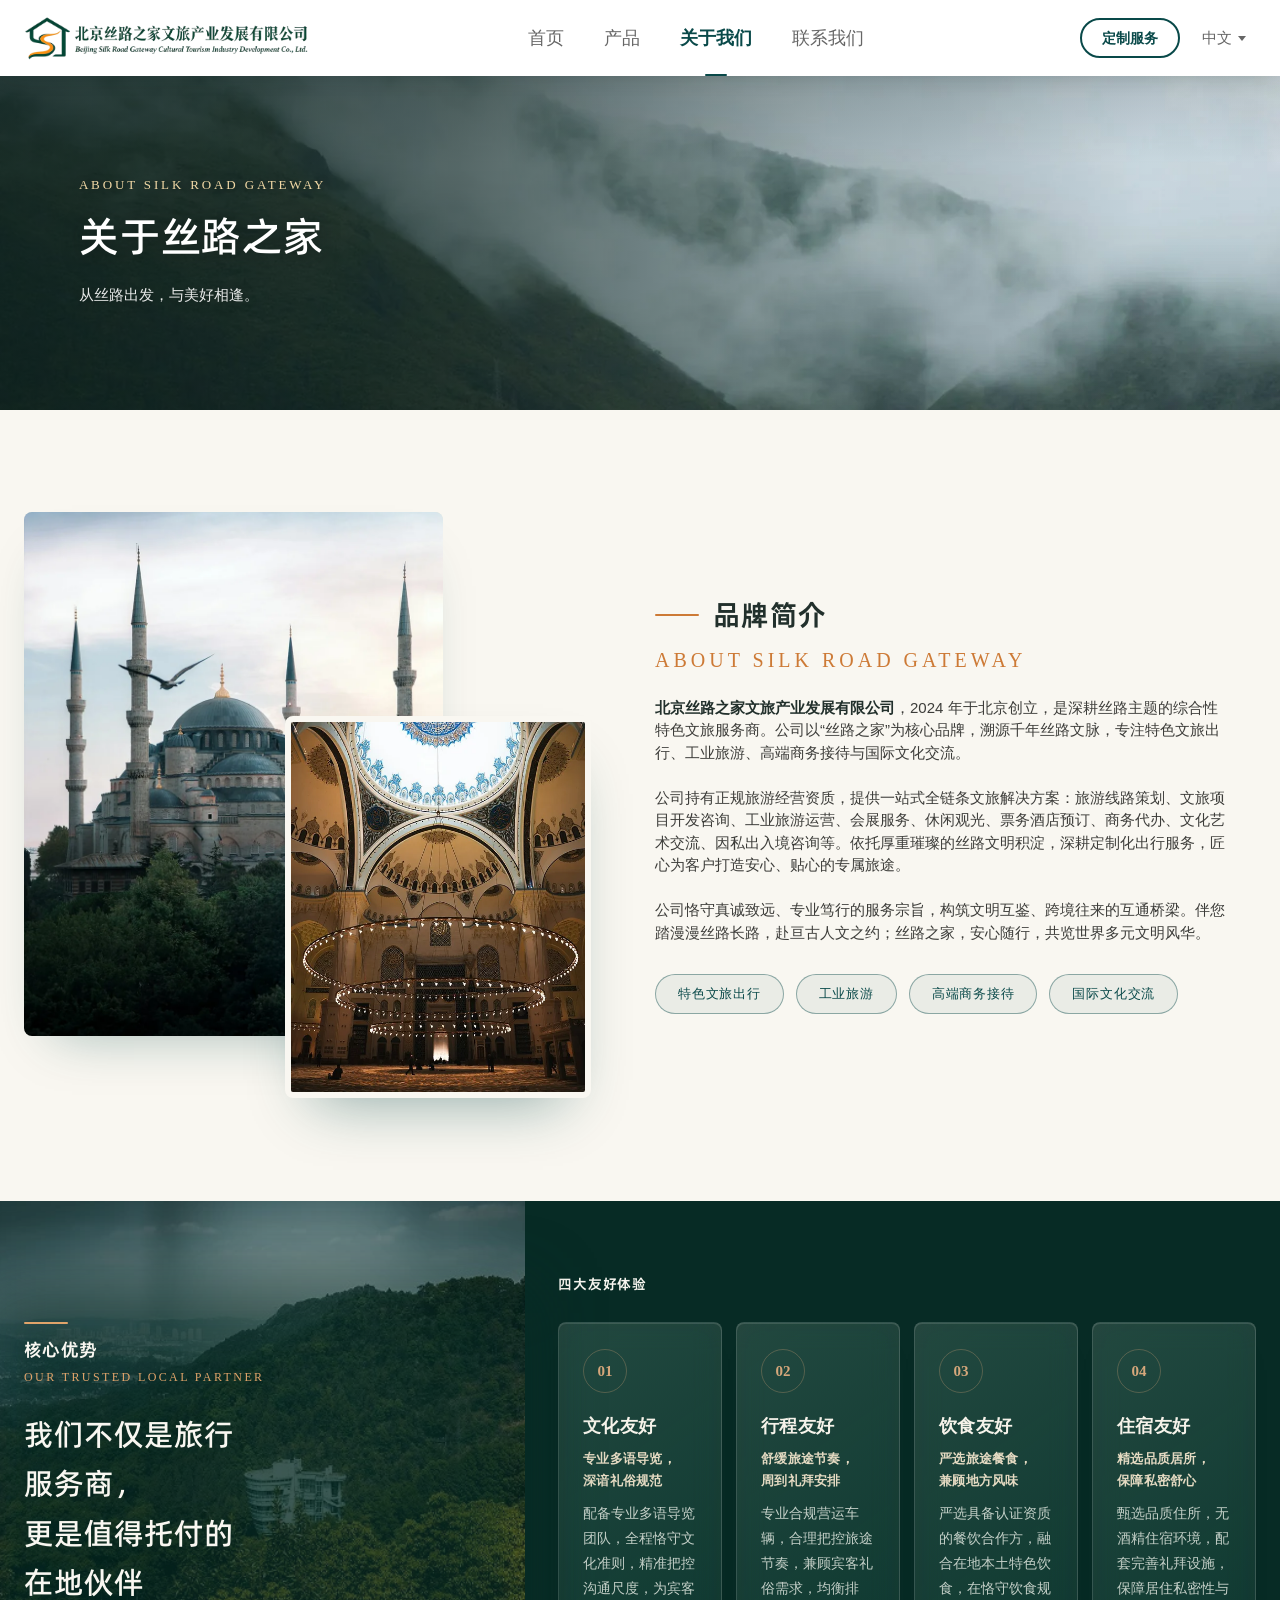
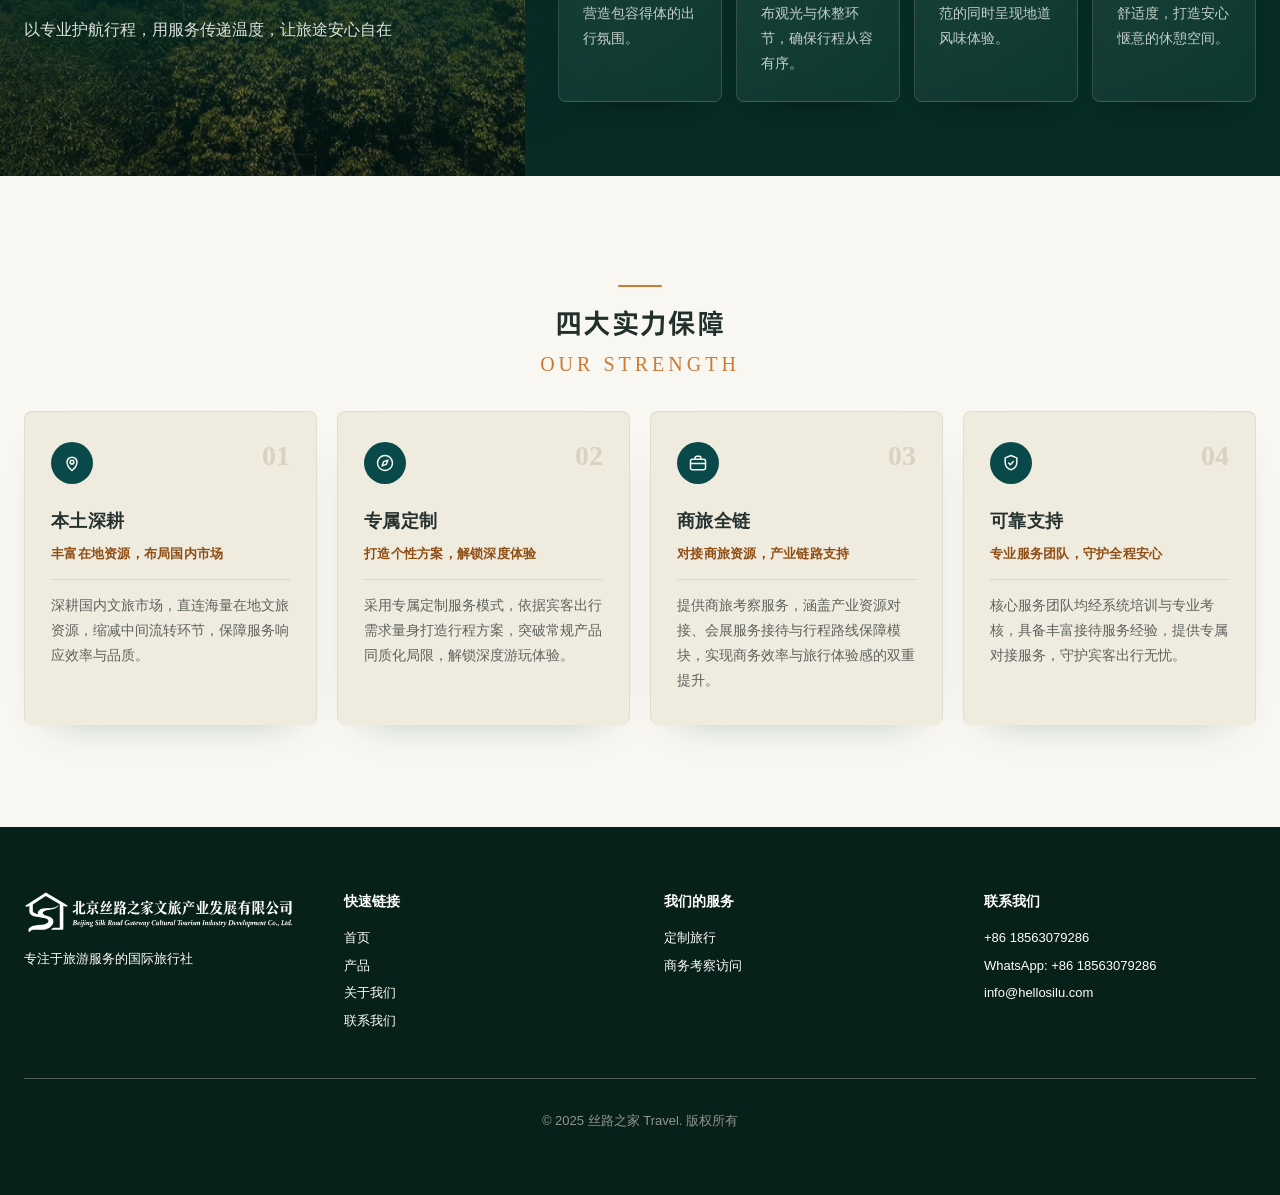
==== about.html @ 7f76c10d "update contact info: phone/WhatsApp/email (info@hellosilu.com)" ====
<!DOCTYPE html>
<html lang="zh-CN">
<head>
<meta charset="UTF-8">
<meta name="viewport" content="width=device-width, initial-scale=1">
<title>关于我们 | 丝路之家</title>
<link rel="stylesheet" href="./site-source/css/entry.89d5752e.css">
<link rel="stylesheet" href="./site-source/css/index.449605d2.css">
<style>
/* ══ 阿里巴巴普惠体 3.0（自托管 woff2，仅标题字族）：65-Medium→500/600，85-Bold→700 ══ */
@font-face{
  font-family:'Alibaba PuHuiTi 3.0';
  src:url('./site-source/fonts/AlibabaPuHuiTi-3-65-Medium.woff2') format('woff2');
  font-weight:500 600; font-display:swap;
}
@font-face{
  font-family:'Alibaba PuHuiTi 3.0';
  src:url('./site-source/fonts/AlibabaPuHuiTi-3-85-Bold.woff2') format('woff2');
  font-weight:700; font-display:swap;
}
/* 模块标题统一规范（对齐「品牌简介」参考样式）：联系区大标题加橙色短线 */
.ct-title::before{
  content:''; display:block; width:44px; height:2px; border-radius:2px;
  background:#CD7A36; margin-bottom:14px;
}
/* ══════════════════════════════════════════════════════════
   线上缺失的 Tailwind 类（entry.89d5752e.css 中 emerald / amber /
   prose / from-black 出现次数均为 0，说明构建时未生成）
   默认关闭 = 还原线上真实渲染；开启 = 还原设计意图
   ══════════════════════════════════════════════════════════ */

/* ══════════════════════════════════════════════════════════
   导航配色：纯白 #FFFFFF 底 + #666 常规字重（未触发）+ #094949 600（选中）
   对比度（底 #FFFFFF，相对亮度 1.0000）：
     未触发文字 #666       5.36:1 ✅ AA
     触发/选中/下划线 #094949  9.51:1 ✅（与未触发拉开 1.77:1 明度差）
     logo #CD7A36（大字号，门槛 3:1） 3.05:1 ⚠️ 仅够大字
   ══════════════════════════════════════════════════════════ */
.bg-nav-light{background-color:#FFFFFF}
/* 导航只用投影分层，不再描边：底部线条全部去掉，靠柔和投影浮起 */
#siteHeader{
  border-bottom:0 !important;
  box-shadow:0 6px 22px -8px rgba(8,32,26,.22);
}
#siteHeader.is-solid{box-shadow:0 10px 30px -10px rgba(8,32,26,.30)}

/* 导航项：未触发=常规字重 + 中灰；选中态才加粗上墨绿
   #666 在 #FFFFFF 上 5.74:1（AA 正文达标），与选中 #094949（10.19:1）拉开两级明度 */
.nav-link{
  position:relative; display:inline-flex; align-items:center;
  min-height:44px;                 /* WCAG 触控目标 ≥44px */
  padding:0 4px;
  font-size:1.125rem; font-weight:400; line-height:1.5;
  color:#666; text-decoration:none; white-space:nowrap;
  transition:color .22s ease;
}
.nav-link::after{                  /* 下划线：居中短横线，仅选中态显示 */
  content:''; position:absolute;
  left:50%; width:22px; margin-left:-11px;
  bottom:calc(-1 * var(--nav-bottom-gap, 16px));  /* 贴齐导航条背景底边 */
  height:2px; border-radius:2px; background:#094949;
  transform:scaleX(0); transform-origin:center center;
  transition:transform .26s cubic-bezier(.4,0,.2,1);
}
.nav-link:hover,.nav-link:focus-visible{color:#094949}
.nav-link.is-active{color:#094949; font-weight:600}
.nav-link.is-active::after{transform:scaleX(1)}
.nav-link:focus-visible{outline:2px solid #094949; outline-offset:4px; border-radius:3px}

/* 定制服务按钮：#094949 描边/文字，全尺寸显示 */
.tailor-btn{
  display:inline-flex; align-items:center; justify-content:center;
  min-height:40px; padding:8px 20px;
  border:2px solid #094949; border-radius:9999px;
  font-size:.875rem; font-weight:600; line-height:1.2;
  color:#094949; text-decoration:none; white-space:nowrap;
  background:transparent;
  transition:background-color .2s ease, color .2s ease, border-color .2s ease;
}
/* 两个 CTA 按钮触发态统一：主色 #094949 提亮版 #094949 + 白字（对比度实测） */
.tailor-btn:hover{background:#094949; color:#fff; transform:translateY(-1px)}
.tailor-btn:focus-visible{outline:2px solid #094949; outline-offset:3px}

/* 小屏汉堡入口（md 以下 nav 整块隐藏，原本无替代入口） */
.hamburger{
  display:none; width:44px; height:44px; flex:none;
  align-items:center; justify-content:center; flex-direction:column; gap:5px;
  padding:0; border:0; border-radius:8px; background:transparent; cursor:pointer;
}
.hamburger span{display:block; width:22px; height:2px; border-radius:2px; background:#666; transition:transform .26s ease, opacity .2s ease}
.hamburger[aria-expanded="true"] span:nth-child(1){transform:translateY(7px) rotate(45deg)}
.hamburger[aria-expanded="true"] span:nth-child(2){opacity:0}
.hamburger[aria-expanded="true"] span:nth-child(3){transform:translateY(-7px) rotate(-45deg)}
.hamburger:focus-visible{outline:2px solid #094949; outline-offset:2px}

/* 需求①：小屏用「整体缩放」保住按钮，而不是隐藏它 */
@media (max-width:767px){
  .hamburger{display:flex}
  .tailor-btn{padding:7px 14px; font-size:.8125rem; min-height:38px}
}
/* ── 品牌 Logo：图片版（179×64 透明 PNG，宽高比 2.8:1）──
   显示高 44px（与原文字 logo 视觉量级一致），≤520px 缩到 34px 防挤压 */
.logo-link{display:inline-flex; align-items:center; flex:none}
.logo-img{height:44px; width:auto; display:block}
/* 全部文字/线条均不加投影（需求） */
header .nav-link, header .lang-btn,
header .logo-img, header .tailor-btn{ text-shadow:none }
.hamburger span{box-shadow:none}

@media (max-width:520px){
  header > div{padding-left:12px !important; padding-right:12px !important; gap:8px !important}
  .logo-img{height:34px !important}              /* 44px → 34px，腾出横向空间 */
  .tailor-btn{padding:6px 12px; font-size:.75rem; min-height:36px; letter-spacing:0}
  .lang-btn{padding:6px 4px; font-size:.875rem}
  .lang-menu{min-width:104px}
  .hamburger{width:40px; height:40px}
  .hamburger span{width:20px}
}

/* ── 页脚背景：#08201A（墨绿黑，与品牌青绿 #094949 同源） ──
   原 Tailwind .bg-gray-900 不再引用，改自定义类避免误伤其它深灰块
   白字对比度 15.6:1 ｜ amber-400 标题 8.9:1 ｜ 链接 hover emerald-400 7.2:1
   ────────────────────────────────────────────────────────── */
.bg-footer{background-color:#08201A}

/* 页脚分隔线：#F1ECDF @30%；版权文字 #FDF5E5（覆盖 Tailwind border-white/10 与继承 text-white） */
/* 版权文字：#FDF5E5 @55%（实色太抢眼，压到半透明弱化）；
   合成色在 #08201A 上实测 5.47:1，仍过 AA（45% 只有 4.15:1，不达标，故取 55%） */
.footer-copyright{border-top-color:rgba(241,236,223,.3) !important; color:rgba(253,245,229,.55) !important}
.footer-copyright *{color:rgba(253,245,229,.55) !important}
/* 页脚 logo：白色版 179×74（深底专用），显示高 56px（宽按 2.42:1 自动跟随） */
.footer-logo{height:auto; width:auto; max-height:56px; max-width:100%; display:block}

/* ── 语言切换：无框文字按钮 + 向下弹出的自定义菜单 ──
   替代原生 <select>：原生 option 列表由系统绘制，位置不可控且会盖住选择区 */
.lang-switch{position:relative; flex:none}
.lang-btn{
  display:inline-flex; align-items:center; gap:6px;
  min-height:44px; padding:6px 10px;
  background:none; border:0; cursor:pointer;
  font-size:.9375rem; font-weight:400; color:#666;
  font-family:inherit;
  transition:color .2s ease;
}
.lang-btn:hover,.lang-btn[aria-expanded="true"]{color:#094949}
.lang-btn:focus-visible{outline:2px solid #094949; outline-offset:2px; border-radius:4px}
.lang-caret{
  width:0; height:0; flex:none;
  border-left:4px solid transparent; border-right:4px solid transparent;
  border-top:5px solid currentColor;
  transition:transform .2s ease;
}
.lang-btn[aria-expanded="true"] .lang-caret{transform:rotate(180deg)}
/* 菜单向下展开：top:100% 定在按钮下方，不遮挡按钮本身 */
.lang-menu{
  position:absolute; top:100%; right:0; z-index:60;
  margin-top:6px; min-width:120px; padding:6px;
  background:#FFFFFF; border:0; border-radius:12px;
  box-shadow:0 16px 32px -12px rgba(8,32,26,.32);
  list-style:none;
}
.lang-menu[hidden]{display:none}
.lang-opt{
  display:flex; align-items:center; width:100%; min-height:40px;
  padding:0 10px; border:0; border-radius:6px; background:none;
  font-size:.9375rem; font-family:inherit; color:#333; text-align:left;
  cursor:pointer; transition:background-color .15s ease, color .15s ease;
}
.lang-opt:hover{background:rgba(9,73,73,.08); color:#094949}
.lang-opt:focus-visible{outline:2px solid #094949; outline-offset:-2px}
.lang-opt[aria-selected="true"]{color:#094949; font-weight:600}
.lang-opt[aria-selected="true"]::after{content:'✓'; margin-left:auto; font-size:.8125rem}

/* 小屏下拉菜单（打包 CSS 缺 .md\:hidden，补一道断点保险） */
.mobile-menu{
  padding:8px 24px 20px; border-top:0;
  background-color:#FFFFFF;
  box-shadow:0 14px 26px -14px rgba(8,32,26,.28);
}
@media (min-width:768px){
  .mobile-menu{display:none !important}
  /* 打包 CSS 里 col-span-2 只出现在非 md 的作用域，这里自补 md 断点，保证字段能横跨两列 */
  .md\:col-span-2{grid-column:span 2 / span 2}
}
.mobile-menu[hidden]{display:none}
.nav-link-m{
  display:block; padding:14px 4px; min-height:48px;
  font-size:1.0625rem; font-weight:400; color:#666; text-decoration:none;
  border-bottom:1px solid rgba(8,32,26,.10);
  transition:color .2s ease;
}
.nav-link-m:last-child{border-bottom:0}
.nav-link-m:hover,.nav-link-m.is-active{color:#094949}
.nav-link-m.is-active{font-weight:600}

/* ══════════════════════════════════════════════════════════
   响应式布局：破除线上 PC 站的 1200px 锁定
   线上 body{min-width:1200px}，移动端必然横向溢出，
   这是原站「只服务桌面」的产物，响应式必须先解掉它
   ══════════════════════════════════════════════════════════ */
html,body{min-width:0 !important; overflow-x:hidden}

/* ══ 首屏视频文案：五级层次，字号全部 clamp 流式缩放 ══
   白字压在视频上，靠 1px 级轻微暗描边兜底（视频亮帧时仍可读），
   不依赖大范围投影，保持画面干净 */
.banner-copy{max-width:56rem; margin:0 auto}
.bc-en{
  margin:0 0 clamp(14px,2vw,22px);
  font-size:clamp(.75rem,1.8vw,1.125rem); font-weight:500;
  letter-spacing:.18em; margin-right:-.18em;   /* 负边距抵消尾字距，保证真正居中 */
  color:#fff;
}
.bc-main{
  margin:0 0 clamp(12px,1.8vw,20px);
  font-size:clamp(1.5625rem,5.2vw,3.75rem); font-weight:700; line-height:1.28;
  letter-spacing:.02em; color:#fff;
}
.bc-sub{
  margin:0;
  font-size:clamp(.9375rem,2.1vw,1.375rem); line-height:1.9;
  color:rgba(255,255,255,.95);
}
.bc-tag{
  margin:clamp(20px,3vw,34px) 0 0;
  font-size:clamp(.9375rem,2vw,1.25rem); font-weight:500;
  letter-spacing:.28em; margin-right:-.28em;
  color:rgba(255,255,255,.92);
}
.bc-en,.bc-main,.bc-sub,.bc-tag{ text-shadow:0 1px 10px rgba(0,0,0,.45) }

/* 主色实底按钮：与「了解我们」按钮（.adv-more--solid）同款
   #094949 底 + 1.5px 同色描边 + 白字，圆角 8px；白字对比度 10.19:1（AAA） */
.bc-cta{
  display:inline-flex; align-items:center; justify-content:center;
  margin-top:clamp(22px,3vw,36px);
  min-height:52px; padding:14px 40px;
  background:#094949; color:#FFFFFF; border:1.5px solid #094949; border-radius:8px;
  font-size:clamp(.9375rem,1.6vw,1.125rem); font-weight:600; letter-spacing:.12em;
  margin-right:-.12em; text-decoration:none;
  box-shadow:0 6px 18px -10px rgba(9,73,73,.5);
  transition:background-color .22s ease, border-color .22s ease, transform .22s ease,
             box-shadow .22s ease, padding .26s cubic-bezier(.22,.61,.36,1);
}
/* hover 时左右内边距等量回缩，抵消箭头展开的宽度 —— 按钮宽度恒定不跳动，只做"呼吸"
   底色提亮为 #0E6F6F（与 .adv-more--solid 的触发态一致） */
.bc-cta:hover{
  background:#0E6F6F; border-color:#0E6F6F; color:#FFFFFF; transform:translateY(-2px);
  padding-left:24px; padding-right:24px;
  box-shadow:0 14px 30px -8px rgba(14,111,111,.55);
}
.bc-cta:focus-visible{outline:2px solid #fff; outline-offset:3px}

/* ══ 按钮 hover 微交互：箭头淡入右滑 + 落地阴影 ══
   箭头用内联 SVG（不依赖字体字形，中英文 rendering 一致）；
   宽度 0 → 1.05em 平滑展开，避免占位导致默认态左右不对称 */
.bc-cta, .adv-more{position:relative}
.bc-cta::after, .adv-more::after{
  content:''; display:inline-block; flex:none;
  width:0; height:1.05em; margin-left:0; opacity:0;
  vertical-align:middle; letter-spacing:0; transform:translateX(-6px);
  background:no-repeat center/1.05em 1.05em
    url("data:image/svg+xml,%3Csvg xmlns='http://www.w3.org/2000/svg' viewBox='0 0 24 24' fill='none' stroke='%23ffffff' stroke-width='2.4' stroke-linecap='round' stroke-linejoin='round'%3E%3Cpath d='M4 12h15'/%3E%3Cpath d='M13 5.5 19.5 12 13 18.5'/%3E%3C/svg%3E");
  transition:width .26s cubic-bezier(.22,.61,.36,1), margin-left .26s cubic-bezier(.22,.61,.36,1),
             opacity .22s ease, transform .26s cubic-bezier(.22,.61,.36,1);
}
.bc-cta:hover::after, .adv-more:hover::after{
  width:1.05em; margin-left:.75em; opacity:1; transform:translateX(0);
}
@media (max-width:640px){
  .bc-cta{min-height:48px; padding:12px 30px; width:auto}
  .bc-cta:hover{padding-left:14px; padding-right:14px}
  .bc-main{font-size:1.5rem; letter-spacing:0}   /* 375px 下 13 字单行放下，避免孤字折行 */
}
/* services 的 h2 已改为小标签样式（.adv-eyebrow），about 的 h2 与优势区同构（.about-title），均不参与区块大标题缩放 */
/* contact 的标题已改为「小标签 + 金色短线」的 eyebrow 写法，不参与区块大标题缩放 */
#products h2:not(.adv-eyebrow){
  font-size:clamp(1.5rem, 4.2vw, 2.25rem)
}
/* 产品区标题沿用 .adv-eyebrow（与优势区同款），居中时用负边距抵消尾字距，保证真正居中 */
#products .adv-eyebrow-en{margin-right:-.2em}

/* ══ 特色产品：四条「左图 + 右文」编辑式横匾 ══
   参考稿语言：暖白纸卡 + 图角墨绿双语小签 + 宋体大标 + 茶金描边胶囊标签 + 墨绿实心按钮。
   三色沿用全站：纸卡 #F9F7F1 / 墨绿 #1F4438-#094949 / 茶金 #B08A4F。 */
#products{
  /* 雾绿底 #E4E7DE（相对亮度 .789）：比上一版 #F6F9F5（.939）压暗约 16%。
     关键收益——纸白卡 #F9F7F1（.930）与底的亮度比从 1.009 提到 1.168，
     横匾的边界终于由明度撑住，不再只靠「冷绿 vs 暖白」的色温差硬分；
     同时与优势区/关于区的 #F9F7F1 形成真实的明暗交替（此前 .939 与 .930 肉眼几乎无差）。
     色值沿用文件里已有的 .feat-media 占位色，不引入新色。 */
  background-color:#E4E7DE;
  /* 暗一档的带子夹在两段米白之间，读感像"凹进去"：上缘收暗影、下缘留高光 */
  box-shadow:inset 0 2px 3px -2px rgba(9,73,73,.10), inset 0 -1px 0 rgba(255,255,255,.42);
}
.feat-list{display:grid; gap:28px}
.feat-row{
  display:grid; grid-template-columns:minmax(0,1fr);
  /* 卡片纸白 #F9F7F1（.930）对雾绿底 #E4E7DE（.789）亮度比 1.168，明度已能定边界；
     描边从 .12 收回 .10 —— 只作定形，不让线抢过卡片本身的明暗关系 */
  background:#F9F7F1;
  border:1px solid rgba(9,73,73,.10);
  border-radius:8px; overflow:hidden;
  box-shadow:0 1px 2px rgba(9,73,73,.06), 0 22px 46px -34px rgba(9,73,73,.50);
  transition:box-shadow .3s ease, transform .3s ease;
}
.feat-row:hover{
  box-shadow:0 2px 4px rgba(9,73,73,.06), 0 28px 54px -34px rgba(9,73,73,.55);
  transform:translateY(-2px);
}
@media (min-width:1024px){
  .feat-row{grid-template-columns:minmax(0,45%) minmax(0,55%); min-height:340px}
  /* 第 2、4 条左右互换（左文右图）：仅换视觉次序，DOM 仍图在前，
     <1024 堆叠时保持「图在上」的统一节奏 */
  .feat-row.is-rev{grid-template-columns:minmax(0,55%) minmax(0,45%)}
  .feat-row.is-rev .feat-media{order:2}
  .feat-row.is-rev .feat-body{order:1}
}
.feat-media{position:relative; margin:0; min-width:0; overflow:hidden; background:#E4E7DE}
.feat-media img{
  display:block; width:100%; max-width:100%; height:100%; object-fit:cover;
  aspect-ratio:4 / 3;
  transition:transform .8s cubic-bezier(.22,.61,.36,1);
}
@media (min-width:1024px){ .feat-media img{aspect-ratio:auto} }
.feat-row:hover .feat-media img{transform:scale(1.03)}
/* 图角双语小签：深色玻璃片 —— 半透墨绿 + 背景模糊 + 上缘微弱冷光，
   仍保留透视感，但暗底把 #CD7A36 的字托起来，压在最亮的天空上也不发飘 */
.feat-chip{
  position:absolute; top:18px; left:18px;
  display:inline-flex; align-items:baseline; gap:11px;
  padding:9px 19px 10px; border-radius:999px;
  background:rgba(18,38,32,.62);
  -webkit-backdrop-filter:blur(16px) saturate(1.15);
  backdrop-filter:blur(16px) saturate(1.15);
  border:1px solid rgba(255,255,255,.92);
  color:#CD7A36;
  font-size:.9375rem; font-weight:600; letter-spacing:.05em; line-height:1;
  box-shadow:0 8px 22px -12px rgba(9,73,73,.55),
             inset 0 1px 0 rgba(255,255,255,.16);
}
.feat-body{
  padding:40px 44px 42px;
  display:flex; flex-direction:column; align-items:flex-start; justify-content:center;
  gap:18px;
}
@media (max-width:1023px){ .feat-body{padding:26px 24px 30px; gap:14px} }
/* 产品条目标题（行于山水 / 行商阅山 …）：与全站模块标题同语言，统一走普惠体 700 */
.feat-title{
  margin:0; font-family:'Alibaba PuHuiTi 3.0','PingFang SC','Microsoft YaHei','Hiragino Sans GB',Arial,sans-serif;
  font-size:clamp(1.375rem,2.1vw,1.75rem); font-weight:700;
  letter-spacing:.06em; line-height:1.5; color:#333;
}
.feat-desc{
  margin:0; font-size:.9375rem; line-height:2; color:#4C544E; max-width:40em;
}
.feat-tags{
  display:flex; flex-wrap:wrap; gap:10px; margin:2px 0 0; padding:0; list-style:none;
}
.feat-tags li{
  padding:6px 15px 7px; border-radius:999px;
  border:1px solid rgba(176,138,79,.42); background:#FDF8ED;
  font-size:.8125rem; line-height:1.4; color:#9A7440; letter-spacing:.02em;
}
/* 与「提交需求」完全同色：主色 #094949 实底，hover 提亮 #0E6F6F + 上浮 + 落影 */
.feat-cta{
  margin-top:12px; display:inline-flex; align-items:center; justify-content:center;
  min-height:46px; padding:0 26px; border-radius:5px;
  background:#094949; border:1.5px solid #094949; color:#FFFFFF; text-decoration:none;
  font-size:.9375rem; letter-spacing:.04em; cursor:pointer;
  box-shadow:0 6px 18px -10px rgba(9,73,73,.5);
  transition:background-color .22s ease, border-color .22s ease, color .22s ease,
             box-shadow .22s ease, transform .22s ease;
}
.feat-cta:hover{
  background:#0E6F6F; border-color:#0E6F6F; color:#FFFFFF;
  transform:translateY(-2px); box-shadow:0 14px 30px -8px rgba(14,111,111,.55);
}
.feat-cta:active{transform:translateY(0)}
.feat-cta:focus-visible{outline:2px solid #7E5812; outline-offset:3px}
/* 「查看全部产品」：与卡片内 CTA 同为矩形（5px 圆角、46px 高），
   只靠描边/实心区分主次 —— 次层级按钮，hover 反白 */
.feat-all{
  display:inline-flex; align-items:center; justify-content:center;
  min-height:46px; padding:0 30px; border-radius:5px;
  border:1.5px solid #094949; background:#FDFCF7; color:#094949;
  text-decoration:none; font-size:.9375rem; letter-spacing:.03em;
  transition:background .25s ease, color .25s ease;
}
.feat-all:hover{background:#094949; color:#FDF5E5}

/* ══ 动效系统 ══
   ① 滚动入场 reveal：进入视口时淡入上浮，同组错峰 80ms（最多 6 档）
   ② 首屏文案入场：加载即逐行浮起（CTA 只淡入，避免 animation fill 覆盖 hover 位移）
   ③ 视差：首屏文案随滚动淡出上移；优势区背景图反向缓移
   全部在 prefers-reduced-motion 下自动关闭 */
/* 手感调优：位移按体量分档（--ry 默认 22px），时长 .62s。
   触发点在 setupReveal：统一按"元素顶部越过视口 86% 线"判定，与元素高矮无关 ——
   旧写法用 threshold:.15（按元素自身可见比例），结果高元素更早播、矮元素更晚播
   （实测触发点 0.78~0.85 漂移），一组元素节奏不齐。
   错峰不再走 CSS transition-delay：卡片自带 transition 会把它整个覆盖掉，
   实测四张卡 delay 全为 0s、同时冒出。改由 JS 按组内序号 setTimeout 调度。
   去掉 will-change —— 动效只播一次，长期挂图层提升反而吃内存 */
.reveal{
  opacity:0; transform:translateY(var(--ry,22px));
  transition:opacity .62s cubic-bezier(.22,.61,.36,1), transform .62s cubic-bezier(.22,.61,.36,1);
}
.reveal.in{opacity:1; transform:none}
/* 位移分档：栏目头 / 卡片这类小体量少挪一点，避免"跳得太远"显得轻浮；
   大块图文走 22px 默认值，幅度够看见又不拖沓 */
#commit .ab-cards-head{--ry:14px}
#abGrid1 .ab-fcard, #abGrid2 .ab-scard{--ry:18px}
#intro .ab-intro-media, #intro .ab-intro-body{--ry:26px}

.banner-copy > *:not(.bc-cta){animation:bcIn .9s cubic-bezier(.22,.61,.36,1) both}
.bc-cta{animation:bcFade .9s cubic-bezier(.22,.61,.36,1) both}
.banner-copy > *:nth-child(1){animation-delay:.08s}
.banner-copy > *:nth-child(2){animation-delay:.20s}
.banner-copy > *:nth-child(3){animation-delay:.32s}
.banner-copy > *:nth-child(4){animation-delay:.44s}
.banner-copy > *:nth-child(5){animation-delay:.56s}
.banner-copy > *:nth-child(6){animation-delay:.68s}
@keyframes bcIn  {from{opacity:0; transform:translateY(26px)} to{opacity:1; transform:none}}
@keyframes bcFade{from{opacity:0} to{opacity:1}}

#heroCopy{will-change:opacity,transform}

/* 锚点跳转时留出 fixed header 的高度 */
#services,#about,#contact,#products{scroll-margin-top:88px}

/* ══ 我们的优势：纸白底 + 沙漠驼队线稿背景 —— 左标题栏 + 米白/墨绿双卡 ══
   三色即全部：卡米白 #F0EBDF / 卡主色绿 #094949 / 编号棕金 #B08A4F
   间距统一 48px 栅格：区块与 banner 之间、列间距均为 48px */
#services{
  background-color:#F9F7F1;
  /* 背景铺满一屏；用 min-height 而非 height —— 小屏内容超出时不会被裁切 */
  min-height:100vh; min-height:100svh;
  display:flex; align-items:center; justify-content:center;
  /* 上下各 48px 由区块自己承担；容器不再垫底部内边距 —— 这样 flex 居中才是视觉真居中 */
  padding-bottom:48px;
}
/* 插画层：挂在内容容器里（容器的底边＝卡片底边），
   用 top:100% 把画顶对齐卡片底边，再 translateY(负值) 把沙丘脊线上提到同一水平线 ——
   百分比位移算的是自身高度，所以换视口不用重算。
   left 用 min(0, 40rem - 50vw) 反而把容器居中留出的空白抵掉，保持贴着区块左边缘。 */
#parallaxBg{
  position:absolute; top:100%; left:min(0px, calc(40rem - 50vw));
  width:min(1180px, 78vw); aspect-ratio:1921 / 874;
  /* 画面最上沿（远山轮廓）落在图高的 58.5% 处，所以 -58.5% 就是"轮廓压在卡片底边线上" */
  transform:translateY(-58.5%);
  background:url('./site-source/images/advantage-desert-dunes.webp') center / 100% 100% no-repeat;
  /* 新图本身偏灰、彩度低，.5 几乎看不见，故提到 .8；素材里已烘进右/底缘渐隐 */
  opacity:.8;
  pointer-events:none; z-index:0;
}
/* 内容压在插画层之上（插画层 z-index:0 且绝对定位，会盖住普通流内文字） */
#services > .max-w-7xl{position:relative; z-index:1}
.adv-layout{position:relative; z-index:1}
/* 窄屏双卡竖排：卡片把画的上半截全盖住，只在区块最后 48px 露一条沙带 ——
   沿用同一个顶点对齐，露出来的正好是驼队所在的沙面 */
@media (max-width:1023px){
  #parallaxBg{width:min(100vw,560px)}
}
#services > div{width:100%}
.adv-rule{width:44px; height:2px; margin:0 auto 18px; background:#CD7A36; border-radius:2px}
.adv-rule--left{margin:0 0 18px 0}
.adv-layout{display:grid; gap:48px; grid-template-columns:1fr}
@media (min-width:1024px){
  /* 左栏 ↔ 右区 48px；右区内部两卡再按 24px 分（见 .adv-grid-wrap） */
  .adv-layout{grid-template-columns:.95fr 2fr; gap:48px; align-items:stretch}
}
/* 左栏是 stretch 到卡高的，内容原本顶在上沿、下方空掉一大截。
   改成在卡高范围内垂直居中：标题组的视觉重心正对卡片中心，与右侧双卡形成平衡 */
.adv-intro{display:flex; flex-direction:column; justify-content:center}
/* 左栏：标题中英文 —— 不套微软雅黑，保持独立气质 */
.adv-eyebrow{
  font-size:clamp(1.375rem,4.6vw,1.875rem); font-weight:700; color:#22302C;
  margin:0; line-height:1.3; letter-spacing:.01em;
}
.adv-eyebrow-en{
  font-family:Georgia,'Times New Roman',serif; font-size:clamp(1rem,3.2vw,1.375rem);
  letter-spacing:.2em; color:#CD7A36; margin:10px 0 0; text-transform:uppercase; line-height:1.3;
}
/* 除标题中英文外，本板块其余文字统一微软雅黑（跨平台回退链保底） */
#services .adv-lead, #services .adv-more, #services .adv-card-title,
#services .adv-item-no, #services .adv-item-title, #services .adv-item-desc{
  font-family:"Microsoft YaHei","微软雅黑","PingFang SC","Hiragino Sans GB","Helvetica Neue",Arial,sans-serif;
}
.adv-lead{
  font-size:16px; line-height:1.85; color:#2B2B2B;
  margin:28px 0 0; max-width:24em;
}
.adv-lead + .adv-lead{margin-top:12px}
.adv-more{
  display:inline-flex; align-items:center; justify-content:center;
  margin-top:36px; padding:12px 34px;
  border:1.5px solid #094949; border-radius:8px; background:transparent;
  font-size:16px; font-weight:600; color:#094949; text-decoration:none;
  transition:background-color .22s ease, border-color .22s ease, color .22s ease,
             transform .22s ease, box-shadow .22s ease;
}
.adv-more:hover{
  background:#094949; border-color:#094949; color:#FDF5E5;
  transform:translateY(-2px); box-shadow:0 12px 26px -8px rgba(9,73,73,.55);
}
/* 双卡：米白 / 墨绿；内部两卡间距 24px（与左栏之间是父级的 48px） */
.adv-grid-wrap{display:grid; grid-template-columns:1fr; gap:24px}
@media (min-width:1024px){
  .adv-grid-wrap{grid-template-columns:1fr 1fr}
  /* 错落：第二张（墨绿「实力保障」）下沉 36px。
     用 margin-top 而不是 transform —— .reveal 也在用 transform，两者会互相覆盖。
     stretch 仍在，所以两张卡底边齐平、上沿差 36px，读感是阶梯而不是"两条等高矩形" */
  .adv-grid-wrap > .adv-card + .adv-card{margin-top:36px}
}
/* 卡面压在插画上，加一道短距投影把两张卡"托"起来 ——
   沙米卡 #F0EBDF 与沙丘底色接近，靠投影而不是靠颜色区分 */
.adv-card{
  padding:38px 30px 18px; display:flex; flex-direction:column; border-radius:8px; overflow:hidden;
  box-shadow:0 22px 46px -30px rgba(9,73,73,.42);
  transition:box-shadow .32s ease;
}
/* hover：加深投影（任何环境都生效，含 reduced-motion） */
.adv-card:hover{box-shadow:0 30px 58px -30px rgba(9,73,73,.50)}
/* 上浮只在有动效时加入。选择器带上 .reveal.in 是为了压过 .reveal 自身的 transform 优先级，
   顺带把卡片自己的过渡在这里重新声明（transform 走 .34s，比入场快一档，手感更利落） */
.adv-card.reveal.in{
  transition:opacity .72s cubic-bezier(.22,.61,.36,1),
             transform .34s cubic-bezier(.22,.61,.36,1),
             box-shadow .32s ease;
}
.adv-card.reveal.in:hover{transform:translateY(-4px)}
.adv-card--sand{background:#F0EBDF}
.adv-card--pine{background:#094949}
.adv-card-title{
  text-align:center;
  font-size:1.125rem; font-weight:700; letter-spacing:.05em;
  color:#22302C; margin:0 0 12px;
}
.adv-card--pine .adv-card-title{color:#FDF5E5}
.adv-list{list-style:none; margin:0; padding:0; flex:1}
.adv-item{
  display:grid; grid-template-columns:46px 1fr; gap:16px; align-items:center;
  padding:15px 0; border-bottom:1px solid rgba(43,43,43,.10);
}
.adv-card--pine .adv-item{border-bottom-color:rgba(255,255,255,.16)}
.adv-item:last-child{border-bottom:0}
.adv-icon{
  width:46px; height:46px; border-radius:50%; flex:none;
  display:flex; align-items:center; justify-content:center;
  background:#E3DDCD; color:#9C7A45;
  transition:background-color .28s ease, color .28s ease;
}
.adv-card--pine .adv-icon{background:rgba(255,255,255,.12); color:#E5CFA0}
.adv-icon svg{
  width:22px; height:22px;
  /* hover 的放大挂在 svg 上，不挂 .adv-icon —— 后者被入场动画的 fill:both 占着 transform，
     写在 .adv-icon 上会被动画静默覆盖（老坑：animation fill 优先级高于普通声明） */
  transition:transform .3s cubic-bezier(.22,.61,.36,1);
}
/* 逐条 hover：图标底色提亮、图形放大一点，给静态列表一个可探的反馈 */
.adv-card--sand .adv-item:hover .adv-icon{background:#D7CDAB; color:#8A6A33}
.adv-card--pine .adv-item:hover .adv-icon{background:rgba(255,255,255,.20); color:#F2E2BE}
.adv-item:hover .adv-icon svg{transform:scale(1.12)}

/* 卡内节奏：卡片本体已有 .reveal 的整块淡入，这里再叠一层内部递进 ——
   条目按序浮起、图标弹入，避免"整块一起亮"的呆板。--i 由 renderAdvantages() 写在 li 上 */
.adv-card.in .adv-item{
  animation:advItemIn .58s cubic-bezier(.22,.61,.36,1) both;
  animation-delay:calc(150ms + var(--i, 0) * 62ms);
}
@keyframes advItemIn{from{opacity:0; transform:translateY(10px)} to{opacity:1; transform:none}}
.adv-card.in .adv-icon{
  animation:advIconPop .5s cubic-bezier(.34,1.56,.64,1) both;
  animation-delay:calc(210ms + var(--i, 0) * 62ms);
}
@keyframes advIconPop{from{opacity:0; transform:scale(.55)} to{opacity:1; transform:scale(1)}}
.adv-item-no{display:block; font-size:.6875rem; font-weight:600; letter-spacing:.16em; color:#B08A4F}
.adv-card--pine .adv-item-no{color:#D9B87E}
.adv-item-title{display:block; font-size:16px; font-weight:700; color:#253230; margin-top:3px; line-height:1.5}
.adv-card--pine .adv-item-title{color:#FDF5E5}
.adv-item-desc{display:block; font-size:.8438rem; line-height:1.7; color:#8F8B80; margin-top:3px}
.adv-card--pine .adv-item-desc{color:rgba(253,245,229,.72)}
@media (max-width:520px){
  .adv-card{padding:30px 22px 12px}
  .adv-item{grid-template-columns:40px 1fr; gap:12px}
  .adv-icon{width:40px; height:40px}
}

/* ══ 关于丝路之家：左图右文（参考版式）——标题/按钮与优势区同构 ══ */
#about{
  background-color:#F9F7F1;
  /* 与优势区一致：背景铺满一屏（min-height 而非 height，小屏内容超高不会被裁切） */
  min-height:100vh; min-height:100svh;
  display:flex; align-items:center; justify-content:center;
  /* 上下各 48px 由区块自己承担，容器不垫内边距 —— flex 居中才是视觉真居中 */
  padding-bottom:48px;
}
#about > div{width:100%}
.about-layout{display:grid; gap:48px; grid-template-columns:1fr}
@media (min-width:1024px){
  .about-layout{grid-template-columns:1fr 1fr; gap:56px; align-items:center}
}
/* 左：图 + 左下角文案 + 右上印章 */
.about-media{position:relative; margin:0}
/* 裁切框：只包图，印章不进框 */
.about-media-frame{display:block; overflow:hidden; border-radius:6px}
.about-media img{
  display:block; width:100%; aspect-ratio:4/3.1; object-fit:cover; border-radius:6px;
  /* 缩放动效与产品卡图片同一套语言：0.8s 同一条缓动曲线 */
  transform:scale(1); transform-origin:54% 44%;
  transition:transform .8s cubic-bezier(.22,.61,.36,1);
  will-change:transform;
}
/* 触发缩放：鼠标悬停整块图（含印章与角标）时画面推近 1.06，
   溢出部分由 .about-media-frame 裁掉，边缘不会跑出圆角 */
.about-media:hover #aboutImg{transform:scale(1.06)}
/* 入场：图片不做"揭幕"（clip-path 由下往上刷开）了 ——
   揭幕会把图切成上下两截再拼回来，静态呈现时反而像是没加载完。
   现在图片直接随整列 .reveal 的上浮一起进场，节奏统一、没有二次加工 */
/* 图底暗渐变：保证左下角白色文字可读 */
.about-media::after{
  content:''; position:absolute; inset:0; border-radius:6px; pointer-events:none;
  background:linear-gradient(180deg, rgba(8,20,18,0) 52%, rgba(8,20,18,.60) 100%);
}
.about-media-cap{
  position:absolute; left:26px; bottom:22px; z-index:2;
  display:flex; flex-direction:column; gap:9px; color:#FFFFFF;
}
/* 图注：等图落位、印章盖完再浮起 —— 读感是"画面先立住，字再落上去"，
   避免字和图同时冒出来打架。延迟按 .reveal 上浮（.72s）的后段取 .52s（去掉揭幕后从 .78s 提前） */
#about .about-media.reveal.in .about-media-cap{
  animation:capIn .55s cubic-bezier(.22,.61,.36,1) both;
  animation-delay:.52s;
}
@keyframes capIn{
  from{opacity:0; transform:translateY(12px)} to{opacity:1; transform:none}
}
.about-media-en{font-size:11px; font-weight:500; letter-spacing:.42em; opacity:.85}
.about-media-cap strong{font-size:clamp(1rem,1.6vw,1.25rem); font-weight:600; letter-spacing:.06em}
/* 印章：跨图右上角，竖排两列 + 内描边 */
.about-seal{
  position:absolute; top:24px; right:-16px; z-index:2;
  width:64px; height:92px; background:#CD7A36; border-radius:5px;
  display:flex; align-items:center; justify-content:center; gap:3px;
  box-shadow:0 8px 18px -8px rgba(8,32,26,.40);
}
.about-seal::before{
  content:''; position:absolute; inset:4px; border:1px solid rgba(253,245,229,.55); border-radius:3px;
}
.about-seal span{
  writing-mode:vertical-rl; text-orientation:upright;
  font-size:15px; font-weight:600; letter-spacing:.28em; line-height:1;
  color:#FDF5E5;
  /* 竖排末尾会多出一份 letter-spacing 的空白，抵消后文字才能在框内真正垂直居中 */
  margin-bottom:-.28em;
}
/* 落印：图的上浮（.72s）走到后半段时印章"盖"下来，尾段带一点回弹 ——
   静态的方印章因此有了来处，也不抢图本身的主角位。
   延迟 .34s + 时长 .62s，收尾正落在图落定处（去掉揭幕后从 .5s 提前） */
#about .about-media.reveal.in .about-seal{
  animation:sealDrop .62s cubic-bezier(.3,1.5,.6,1) both;
  animation-delay:.34s;
}
@keyframes sealDrop{
  from{opacity:0; transform:translateY(-16px) scale(1.42) rotate(-9deg)}
  to  {opacity:1; transform:none}
}
/* 右：eyebrow + 大标题 + 英文（与优势区左栏同构） */
.about-eyebrow{
  display:flex; align-items:center; gap:14px; margin:0 0 14px;
  font-size:.8125rem; font-weight:600; letter-spacing:.14em; color:#094949;
}
.about-eyebrow-line{width:44px; height:1px; background:#094949; opacity:.5}
/* 横线随右栏入场从左展开：给静态的 eyebrow 一个"起笔"的方向感 */
#about .about-side.in .about-eyebrow-line{
  transform-origin:left center;
  animation:lineGrow .66s cubic-bezier(.22,.61,.36,1) both;
  animation-delay:.14s;
}
@keyframes lineGrow{
  from{transform:scaleX(0)} to{transform:scaleX(1)}
}
.about-title{
  font-size:clamp(1.375rem,4.6vw,1.875rem); font-weight:700; line-height:1.3;
  letter-spacing:.01em; color:#22302C; margin:0;
}
.about-title-en{
  font-family:Georgia,'Times New Roman',serif; font-size:clamp(1rem,3.2vw,1.375rem);
  letter-spacing:.2em; color:#CD7A36; margin:10px 0 0; text-transform:uppercase; line-height:1.3;
}
/* 除标题中英文外统一微软雅黑（与优势区一致） */
#about .about-body, #about .about-tags li, #about .about-media-cap strong,
#about .about-eyebrow, #about .adv-more{
  font-family:"Microsoft YaHei","微软雅黑","PingFang SC","Hiragino Sans GB","Helvetica Neue",Arial,sans-serif;
}
.about-body{font-size:16px; line-height:1.9; color:#3D3D3A; margin:24px 0 0}
.about-body p{margin:0 0 1em}
.about-body p:last-child{margin-bottom:0}
/* 业务标签徽章 */
.about-tags{list-style:none; display:flex; flex-wrap:wrap; gap:12px; padding:0; margin:26px 0 0}
/* 标签：白底 + 主色描边与字色，在米白底上有清晰的白卡层次 */
.about-tags li{
  padding:9px 22px; border:1px solid rgba(9,73,73,.42); border-radius:30px;
  background:rgba(9,73,73,.06);
  font-size:13px; font-weight:500; letter-spacing:.06em; color:#094949;
}
/* 徽章依次落位（--i 由 applyLocale() 写在 li 上），把"一排标签"变成有先后的呈现 */
#about .about-side.in .about-tags li{
  animation:tagIn .5s cubic-bezier(.22,.61,.36,1) both;
  animation-delay:calc(var(--i, 0) * 70ms + 260ms);
}
@keyframes tagIn{
  from{opacity:0; transform:translateY(9px) scale(.96)}
  to  {opacity:1; transform:none}
}
/* 按钮复用 .adv-more（16px + hover 箭头/阴影），仅调间距；
   高度对齐产品卡按钮 .feat-cta：改用 min-height:46px + 上下零内边距撑出来 */
#about .adv-more{margin-top:34px; min-height:46px; padding:0 34px; line-height:1}
/* 「了解我们」不带动效箭头：去掉伪元素，hover 只保留提亮 + 上浮 + 落影 */
#about .adv-more::after{display:none !important}
/* 主色实底变体：默认填充主色 #094949，触发（hover）提亮为 #0E6F6F */
.adv-more--solid{
  background:#094949; border-color:#094949; color:#FFFFFF;
  box-shadow:0 6px 18px -10px rgba(9,73,73,.5);
}
.adv-more--solid:hover{
  background:#0E6F6F; border-color:#0E6F6F; color:#FFFFFF;
  box-shadow:0 14px 30px -8px rgba(14,111,111,.55);
}

@media (prefers-reduced-motion:reduce){
  .reveal{opacity:1 !important; transform:none !important; transition:none !important}
  .banner-copy > *:not(.bc-cta), .bc-cta{animation:none !important}
  #aboutImg{animation:none !important}
  .about-media:hover #aboutImg{transform:none !important}
  .bc-cta::after, .adv-more::after{transition:opacity .15s linear; transform:none !important}
  .bc-cta:hover, .adv-more:hover{transform:none !important}
  /* 本轮新增：卡内条目/图标递进、印章落印、徽章弹出、横线展开，全部关掉；
     顺带把卡片 hover 的上浮与图标放大也一并去掉（只留投影加深） */
  .adv-item, .adv-icon, .adv-icon svg, .about-media-cap,
  .about-seal, .about-tags li, .about-eyebrow-line{animation:none !important}
  .adv-card, .adv-icon, .adv-icon svg{transition:none !important}
  .adv-card:hover, .adv-card.reveal.in:hover{transform:none !important}
  .adv-item:hover .adv-icon svg{transform:none !important}
}
/* ══ CONTACT：左文案 + 右表单卡 ══
   雾绿底 #E4E7DE（相对亮度 .789，与产品区同色；两区之间隔着纸白的「关于我们」，不会连成一片）／
     底压暗后纸白卡 #F9F7F1 与底的亮度比从 1.011 提到 1.168，卡片直接浮出来，
     边界交给极淡墨绿细线 + 落地投影（冷绿底 vs 暖白卡，色温差再补一道）／
   青铜 #7E5812（eyebrow）／ 主色绿 #094949（CTA，hover #0E6F6F）
   对比度核对（底 #E4E7DE，相对亮度 .789 —— 上一版 .939 压暗后全部复算）：
     标题 #1A2A22 ≈ 12.0:1 ✅ 说明 #5B6059 ≈ 5.04:1 ✅ 信息键 #575C55 ≈ 5.39:1 ✅
     信息值 #28302B ≈ 10.84:1 ✅ 青铜 #7E5812 ≈ 5.10:1 ✅（全部仍过 AA 4.5）
     ⚠️ 唯一不达标：英文副标 .ct-title-en 的 #CD7A36 ≈ 2.61:1（上一版 3.05:1 本就不达标，
        压暗后更差）。这是既有问题，非本次引入；修法见文件内 .ct-title-en 处注释。
   卡内（底 #F9F7F1）：正文 #28302B ≈ 12.66:1 ✅ 字段标签 #5B6059 ≈ 5.88:1 ✅
     提示灰 #6B6656 ≈ 5.35:1 ✅ 必填星号 #9A6E1C ≈ 4.24:1（符号，非正文）✅ */
#contact.ct-section{
  background:#E4E7DE;
  /* 上缘：与纸白的「关于我们」接壤，凹带收一道暗影；下缘：大范围淡绿影把深墨绿页脚托住 */
  box-shadow:inset 0 2px 3px -2px rgba(9,73,73,.10), inset 0 -54px 44px -54px rgba(9,73,73,.20);
  padding:0 !important;            /* 覆盖小屏 `section{padding:56px}` 的通用规则 */
  scroll-margin-top:0;
  overflow:hidden;
}
.ct-wrap{
  max-width:1240px; margin:0 auto;
  padding:clamp(52px,7vw,104px) clamp(20px,4.6vw,60px);
  display:grid; grid-template-columns:1fr; gap:clamp(30px,4vw,52px);
  align-items:center;
}
@media (min-width:1024px){
  .ct-wrap{grid-template-columns:minmax(0,.84fr) minmax(0,1.16fr); gap:clamp(44px,5vw,84px)}
}

/* ── 左：文案 ── */
.ct-lead{color:#1A2A22; min-width:0}
.ct-eyebrow{
  display:inline-flex; align-items:center; gap:9px; margin:0 0 clamp(16px,2vw,24px);
  font-size:.8125rem; font-weight:600; letter-spacing:.2em; color:#7E5812;
}
.ct-eyebrow::before{
  content:''; width:6px; height:6px; flex:none; border-radius:1px;
  background:#7E5812; transform:rotate(45deg);
}
/* 大标题用宋体，与设计稿的"书卷气"一致；其余文字仍走全站字体 */
.ct-title{
  margin:0;
  font-family:'Alibaba PuHuiTi 3.0','PingFang SC','Microsoft YaHei','Hiragino Sans GB',Arial,sans-serif;
  /* 定死 30px：与「了解我们」等按钮同级的视觉量级，不再随视口放大 */
  font-size:30px; font-weight:700; line-height:1.4; letter-spacing:.02em;
  color:#1A2A22;
}
.ct-title > span{display:block}
/* 标题下的英文一行：沿用全站英文小标语言（Georgia 大写 + 茶金 #CD7A36），
   字号比优势区/关于我们的略小，压在 30px 定死的大标题下不抢主次。
   ⚠️ 待确认：#CD7A36 在 #E4E7DE 上只有 2.61:1，15px 小字不达 AA 4.5（在旧底 #F6F9F5 上也只有 2.76:1，
   本就是既有缺陷）。因品牌橙的深浅你还在定，此处不动；若要修，改这一个值为
   #8F4E14 即得 5.13:1，其余区块的橙色（.adv-eyebrow-en / .about-title-en 22px、印章图形）不受影响。 */
.ct-title-en{
  font-family:Georgia,'Times New Roman',serif;
  font-size:.9375rem; letter-spacing:.18em; text-transform:uppercase;
  color:#CD7A36; margin:12px 0 0; line-height:1.4;
}
.ct-title-en[hidden]{display:none}   /* 英文模式下由 JS 加 hidden */
.ct-desc{
  margin:clamp(18px,2.2vw,28px) 0 0; max-width:21em;
  font-size:clamp(.9375rem,1.1vw,1.0625rem); line-height:2; color:#5B6059;
  text-wrap:pretty;               /* 折行时避免末行只剩一两个字（孤字） */
}
/* 联系方式：信息只在联系区出现，不能随版式一起丢掉 */
.ct-info{margin:clamp(30px,3.6vw,46px) 0 0; padding-top:clamp(18px,2.2vw,26px); border-top:1px solid rgba(40,48,43,.14)}
.ct-info-list{list-style:none; margin:0; padding:0; display:grid; gap:9px}
.ct-info-list li{
  display:grid; grid-template-columns:4.4em minmax(0,1fr); gap:14px; align-items:baseline;
  font-size:.8125rem; line-height:1.7;
}
.ct-info-key{color:#575C55; letter-spacing:.08em; white-space:nowrap}
.ct-info-val{color:#28302B; word-break:break-word}

/* 线描山形：浅底上用主色绿，透明度压到 10%（底越淡，同样透明度的压纹越显绿） */
.ct-art{
  display:block; width:min(100%,310px); height:auto; margin:clamp(26px,3.2vw,40px) 0 0;
  color:#094949; opacity:.10; pointer-events:none;
}

/* ── 右：表单卡 ── */
.ct-card{
  /* 纸白 #F9F7F1（.930）对雾绿底 #E4E7DE（.789）亮度比 1.168，卡片自己就能浮起来；
     "极淡墨绿细线 + 落地投影"退居定形用（线 .10，不是早先那条偏黑的 .16），不抢视觉 */
  background:#F9F7F1; border:1px solid rgba(9,73,73,.10); border-radius:10px;
  padding:clamp(22px,2.6vw,32px) clamp(18px,2.4vw,30px) clamp(18px,2.2vw,26px);
  box-shadow:0 26px 50px -26px rgba(8,32,26,.46), 0 2px 6px -2px rgba(8,32,26,.12), 0 1px 0 rgba(255,255,255,.8) inset;
  color:#28302B; min-width:0;
}
.ct-card-head{
  display:flex; align-items:baseline; justify-content:space-between; gap:14px;
  margin:0 0 clamp(16px,1.9vw,22px);
}
.ct-card-title{
  margin:0; font-family:"Microsoft YaHei","微软雅黑","PingFang SC","Hiragino Sans GB","Helvetica Neue",Arial,sans-serif;
  font-size:clamp(1rem,1.5vw,1.1875rem); font-weight:700;
  letter-spacing:.02em; color:#1F2A26;
}
.ct-req-note{margin:0; flex:none; font-size:.6875rem; letter-spacing:.02em; color:#6B6656}
.ct-req-note b{margin-right:2px; font-weight:600; color:#9A6E1C}

/* 表单：两栏网格；邮箱与需求各占整行 */
.ct-grid{display:grid; grid-template-columns:1fr; gap:14px 18px}
@media (min-width:560px){ .ct-grid{grid-template-columns:1fr 1fr} }
.ct-field{display:flex; flex-direction:column; gap:7px; min-width:0}
.ct-field--full{grid-column:1 / -1}
.ct-field label{
  font-size:.75rem; font-weight:500; letter-spacing:.04em; color:#5B6059;
  font-family:"Microsoft YaHei","微软雅黑","PingFang SC","Hiragino Sans GB","Helvetica Neue",Arial,sans-serif;
}
.ct-field label .req{margin-left:3px; color:#9A6E1C}

/* 输入框：浅描边方框（设计稿的"表单格子"），聚焦转主色绿 */
.ct-box{position:relative; display:flex; align-items:center}
.ct-box input, .ct-box select, .ct-box textarea{
  width:100%; height:38px; margin:0; padding:0 12px;
  background:#FFFFFF; border:1px solid #DCD6C6; border-radius:3px;
  font-family:inherit; font-size:.875rem; line-height:36px; color:#28302B;
  box-shadow:none; transition:border-color .18s ease, box-shadow .18s ease, background-color .18s ease;
}
.ct-box input::placeholder, .ct-box textarea::placeholder{color:#B4AEA0}
.ct-box input:focus, .ct-box select:focus, .ct-box textarea:focus{
  outline:none; border-color:#094949; box-shadow:0 0 0 3px rgba(9,73,73,.10);
}
/* ══ 意向目的地：自定义下拉 ══
   原生 <select> 展开的 option 列表由操作系统绘制，高亮色取系统强调色（默认蓝），
   CSS 完全改不动 —— 所以这里和语言切换一样改成自定义组件，配色统一走主色绿。 */
.ct-select{position:relative}
.ct-select-btn{
  display:flex; align-items:center; gap:10px; flex:1 1 auto; width:100%;
  height:38px; padding:0 12px; margin:0;
  background:#FFFFFF; border:1px solid #DCD6C6; border-radius:3px;
  font-family:inherit; font-size:.875rem; line-height:36px; color:#28302B; text-align:left;
  cursor:pointer; transition:border-color .18s ease, box-shadow .18s ease;
}
.ct-select-btn:hover{border-color:rgba(9,73,73,.5)}
.ct-select-btn.is-empty{color:#B4AEA0}
.ct-select-btn[aria-expanded="true"]{
  border-color:#094949; box-shadow:0 0 0 3px rgba(9,73,73,.10);
}
.ct-select-btn:focus-visible{outline:2px solid #094949; outline-offset:2px}
.ct-select-val{flex:1 1 auto; min-width:0; overflow:hidden; text-overflow:ellipsis; white-space:nowrap}
.ct-caret{
  flex:none; width:11px; height:7px; color:#094949;
  transition:transform .2s ease;
}
.ct-select-btn[aria-expanded="true"] .ct-caret{transform:rotate(180deg)}
/* 菜单向下弹出，与语言菜单同款阴影 */
.ct-select-menu{
  position:absolute; left:0; right:0; top:calc(100% + 6px); z-index:70;
  max-height:248px; overflow-y:auto; margin:0; padding:6px;
  background:#FFFFFF; border:1px solid #EAE6DC; border-radius:10px;
  box-shadow:0 18px 34px -14px rgba(8,32,26,.34);
  list-style:none;
}
.ct-select-menu[hidden]{display:none}
.ct-select-opt{
  display:flex; align-items:center; width:100%; min-height:38px;
  padding:8px 10px; border:0; border-radius:6px; background:none;
  font-family:inherit; font-size:.875rem; line-height:1.5; color:#28302B; text-align:left;
  cursor:pointer; transition:background-color .15s ease, color .15s ease;
}
/* hover / 键盘高亮 / 选中：全部主色绿系，与语言菜单一致 */
.ct-select-opt:hover,
.ct-select-opt:focus,
.ct-select-opt.is-active{background:rgba(9,73,73,.08); color:#094949}
/* 干掉浏览器默认的蓝色焦点环（-webkit-focus-ring-color），换成主色绿 */
.ct-select-opt:focus{outline:none}
.ct-select-opt:focus-visible{outline:2px solid #094949; outline-offset:-2px}
.ct-select-opt[aria-selected="true"]{color:#094949; font-weight:600}
.ct-select-opt[aria-selected="true"]::after{content:'✓'; margin-left:auto; font-size:.8125rem}
/* 下方空间不足时向上展开 */
.ct-select-menu.is-up{top:auto; bottom:calc(100% + 6px)}

/* 日历面板内部 */
.ct-dp[hidden]{display:none}
.ct-dp.is-up{top:auto; bottom:calc(100% + 6px)}
.ct-dp-head{display:flex; align-items:center; gap:6px; margin-bottom:8px}
.ct-dp-title{
  flex:1 1 auto; text-align:center;
  font-size:.875rem; font-weight:600; color:#28302B; letter-spacing:.02em;
}
.ct-dp-nav{
  flex:none; width:32px; height:32px; display:inline-flex; align-items:center; justify-content:center;
  border:0; border-radius:6px; background:none; color:#094949; cursor:pointer;
  transition:background-color .15s ease, color .15s ease;
}
.ct-dp-nav svg{width:8px; height:12px}
.ct-dp-nav:hover{background:rgba(9,73,73,.08)}
.ct-dp-nav:focus{outline:none}
.ct-dp-nav:focus-visible{outline:2px solid #094949; outline-offset:-2px}
.ct-dp-dow, .ct-dp-grid{display:grid; grid-template-columns:repeat(7,1fr); gap:2px}
.ct-dp-dow span{
  height:26px; display:flex; align-items:center; justify-content:center;
  font-size:.75rem; color:#9A958A;
}
.ct-dp-day{
  height:32px; padding:0; border:0; border-radius:6px; background:none;
  font-family:inherit; font-size:.8125rem; color:#28302B; cursor:pointer;
  transition:background-color .15s ease, color .15s ease;
}
.ct-dp-blank{height:32px}
/* 与 .ct-select-opt 同一套绿：hover 浅底 + 主色字，选中深底 + 白字 */
.ct-dp-day:hover{background:rgba(9,73,73,.08); color:#094949}
.ct-dp-day:focus{outline:none}
.ct-dp-day:focus-visible{outline:2px solid #094949; outline-offset:-2px}
.ct-dp-day.is-today{color:#094949; font-weight:700; box-shadow:inset 0 0 0 1px rgba(9,73,73,.45)}
.ct-dp-day.is-sel{background:#094949; color:#FFFFFF; font-weight:600}
.ct-dp-day.is-sel:hover{background:#0E6F6F; color:#FFFFFF}
.ct-dp-foot{
  display:flex; align-items:center; justify-content:space-between; gap:8px;
  margin-top:10px; padding-top:9px; border-top:1px solid #EFEADD;
}
.ct-dp-btn{
  min-height:30px; padding:0 10px; border:0; border-radius:6px; background:none;
  font-family:inherit; font-size:.8125rem; color:#094949; cursor:pointer;
  transition:background-color .15s ease;
}
.ct-dp-btn:hover{background:rgba(9,73,73,.08)}
.ct-dp-btn:focus{outline:none}
.ct-dp-btn:focus-visible{outline:2px solid #094949; outline-offset:-2px}
/* ══ 预计出行时间：自定义日历 ══
   原生 <input type="date"> 的弹层同样由浏览器绘制，选中日高亮取系统强调色（蓝），
   CSS 改不动 —— 与「意向目的地」同处理：自绘日历，配色统一走主色绿。 */
.ct-cal{flex:none; width:16px; height:16px; color:#094949; transition:color .18s ease}
.ct-select-btn[aria-expanded="true"] .ct-cal{color:#0E6F6F}
.ct-dp{
  position:absolute; left:0; top:calc(100% + 6px); z-index:70;
  width:max(100%,262px); padding:12px 12px 10px;
  background:#FFFFFF; border:1px solid #EAE6DC; border-radius:10px;
  box-shadow:0 18px 34px -14px rgba(8,32,26,.34);
}
/* 单位后缀（天 / 人）：贴在框内右侧 */
.ct-box--suffix input{padding-right:40px}
.ct-suffix{
  position:absolute; right:13px; font-size:.8125rem; color:#9A958A; pointer-events:none;
}
/* 多行：需求描述 */
.ct-box--area textarea{
  height:auto; min-height:76px; padding:9px 12px; line-height:1.7; resize:vertical;
}
.ct-field--full .ct-box{width:100%}
.ct-box--area{width:100%}

/* 浏览器自动填充会把白底刷成浅蓝 */
.ct-box input:-webkit-autofill{
  -webkit-box-shadow:0 0 0 1000px #FFFFFF inset;
  -webkit-text-fill-color:#28302B;
  transition:background-color 9999s ease-out;
}

/* 底部：隐私说明（左） + 提交按钮（右） */
.ct-actions{
  display:flex; align-items:center; justify-content:space-between; gap:14px 18px;
  flex-wrap:wrap; margin-top:clamp(18px,2.2vw,26px);
}
.ct-privacy{
  display:inline-flex; align-items:center; gap:7px; margin:0;
  font-size:.6875rem; line-height:1.5; letter-spacing:.02em; color:#6B6656;
}
.ct-privacy svg{flex:none; width:14px; height:14px; color:#6B6656}
/* 提交按钮＝「了解我们」同款主色实底：#094949 底 + 白字（≈12.9:1），
   触发（hover）提亮 #0E6F6F 并落地阴影，与 .adv-more--solid 完全一致 */
.ct-submit{
  display:inline-flex; align-items:center; justify-content:center;
  min-height:44px; padding:0 26px 0 28px; margin-left:auto;  /* 右内边距少 2px，抵掉 letter-spacing 尾隙，视觉居中 */
  background:#094949; border:1.5px solid #094949; border-radius:8px; cursor:pointer;
  font-family:inherit; font-size:.9375rem; font-weight:700; letter-spacing:.12em;
  color:#FFFFFF;
  box-shadow:0 6px 18px -10px rgba(9,73,73,.5);
  transition:background-color .22s ease, border-color .22s ease, color .22s ease,
             box-shadow .22s ease, transform .22s ease;
}
.ct-submit:hover{
  background:#0E6F6F; border-color:#0E6F6F; color:#FFFFFF;
  transform:translateY(-2px); box-shadow:0 14px 30px -8px rgba(14,111,111,.55);
}
.ct-submit:active{transform:translateY(0)}
.ct-submit:focus-visible{outline:2px solid #7E5812; outline-offset:3px}

@media (max-width:1023px){
  .ct-art{display:none}          /* 小屏空间紧，去掉装饰线稿 */
}
@media (max-width:640px){
  .ct-card{padding:20px 16px 20px; border-radius:8px}
  .ct-grid{gap:13px 16px}
  .ct-card-head{flex-direction:column; align-items:flex-start; gap:6px}
  .ct-actions{flex-direction:column; align-items:stretch}
  .ct-submit{width:100%; margin-left:0; letter-spacing:.1em}
  .ct-privacy{justify-content:center}
  .ct-box input, .ct-box select, .ct-box textarea{font-size:1rem}  /* ≥16px 防 iOS 聚焦缩放 */
}

/* 大容器左右留白跟随屏幕收窄 */
@media (max-width:1023px){
  .max-w-7xl.px-6{padding-left:24px !important; padding-right:24px !important}
}
@media (max-width:640px){
  .max-w-7xl.px-6{padding-left:16px !important; padding-right:16px !important}
  section{padding-top:56px !important; padding-bottom:56px !important}
  footer{padding-top:48px !important; padding-bottom:48px !important}
  .mb-16{margin-bottom:32px !important}
  .mb-10{margin-bottom:24px !important}
  .mb-12, .mt-12{margin-bottom:28px !important; margin-top:28px !important}
  /* 卡片内边距同步收窄 */
  .rounded-2xl.p-8, .rounded-3xl.p-8{padding:20px !important}
  .gap-12{gap:32px !important}
  .gap-8{gap:20px !important}
  /* 首屏 banner：手机上不再占满一屏，改按 3:4 比例走 —— 高度随宽度变，
     窄屏更容易一眼看到下方的优势区入口；横屏等矮视口用 max-height 兜底不超屏 */
  .banner-section{height:auto; aspect-ratio:3 / 4; max-height:88svh}
  .banner-copy{padding-top:56px}          /* 让文案避开固定导航，视觉居中在安全区 */
  /* 「FEATURED PRODUCTS」比优势区的「OUR ADVANTAGES」长，窄屏收一点字距免得顶到边距 */
  #products .adv-eyebrow-en{letter-spacing:.14em; margin-right:-.14em}
  .bc-sub{line-height:1.7}
  .mt-8{margin-top:24px !important}
}

/* 平板竖屏：特色产品仍是「上下堆叠」的单列横匾，900px 以上才左右分栏（见 .feat-row） */
</style>
<!-- 线上构建缺失的 Tailwind 类补齐定义。
     默认不生效（media="not all"）= 线上真实渲染状态；
     若要还原设计意图，把 media="not all" 改成 media="all" 即可。 -->
<style id="tw-fix" media="not all">
/* ── 补齐：Tailwind 未生成的类 ── */
.bg-brand{--tw-bg-opacity:1;background-color:rgb(5 150 105/var(--tw-bg-opacity))}
.hover\:bg-emerald-700:hover{--tw-bg-opacity:1;background-color:rgb(4 120 87/var(--tw-bg-opacity))}
.text-brand{--tw-text-opacity:1;color:rgb(5 150 105/var(--tw-text-opacity))}
.bg-brand-soft{--tw-bg-opacity:1;background-color:rgb(209 250 229/var(--tw-bg-opacity))}
.hover\:text-emerald-400:hover{--tw-text-opacity:1;color:rgb(52 211 153/var(--tw-text-opacity))}
.text-amber-200{--tw-text-opacity:1;color:rgb(253 230 138/var(--tw-text-opacity))}
.focus\:border-emerald-500:focus{--tw-border-opacity:1;border-color:rgb(16 185 129/var(--tw-border-opacity))}
.focus\:ring-emerald-500:focus{--tw-ring-opacity:1;--tw-ring-color:rgb(16 185 129/var(--tw-ring-opacity))}
.bg-gradient-to-b{background-image:linear-gradient(to bottom,var(--tw-gradient-stops))}
.from-black\/40{--tw-gradient-from:rgb(0 0 0/.4);--tw-gradient-to:rgb(0 0 0/0);--tw-gradient-stops:var(--tw-gradient-from),var(--tw-gradient-to)}
.via-black\/30{--tw-gradient-to:rgb(0 0 0/0);--tw-gradient-stops:var(--tw-gradient-from),rgb(0 0 0/.3),var(--tw-gradient-to)}
.to-black\/40{--tw-gradient-to:rgb(0 0 0/.4)}
/* typography 插件缺失，手工补核心排版 */
.prose{color:#374151;max-width:65ch}
.prose p{margin-top:1.25em;margin-bottom:1.25em}
.prose-lg{font-size:1.125rem;line-height:1.7778}
</style>
<!-- ══ 关于我们页专有样式 ══ -->
<style>
/* 页头：照片区（云雾青山，冷绿与品牌同调），上方留出固定导航（实测 header 高 76px） */
.ab-hero{
  position:relative; display:flex; align-items:center;
  min-height:clamp(320px,32vw,440px);
  background:#0C1C18 url('./site-source/images/mist.webp') center 62%/cover no-repeat;
  /* !important 覆盖 ≤640px 的通用 section{padding:56px !important}（类选择器优先级更高） */
  padding:calc(76px + clamp(40px,5.6vw,78px)) 0 clamp(40px,5.6vw,74px) !important;
}
/* 左深右浅的墨绿渐层：压住左侧山体暗部托住白字，右侧雾光保留亮部 */
.ab-hero::before{
  content:''; position:absolute; inset:0; pointer-events:none;
  background:
    linear-gradient(96deg, rgba(8,28,24,.78) 0%, rgba(8,28,24,.58) 36%, rgba(8,28,24,.22) 64%, rgba(8,28,24,.05) 88%),
    linear-gradient(180deg, rgba(8,28,24,.28) 0%, rgba(8,28,24,0) 40%);
}
.ab-hero-inner{
  position:relative; z-index:1; width:100%;
  max-width:1240px; margin:0 auto; padding:0 clamp(20px,4.6vw,60px);
}
/* 页头文字入场：加载即逐行浮起（与首页 banner-copy 同一语言） */
.ab-hero-inner > *{animation:abHeroIn .8s cubic-bezier(.22,.61,.36,1) both}
.ab-hero-inner > *:nth-child(1){animation-delay:.10s}
.ab-hero-inner > *:nth-child(2){animation-delay:.22s}
.ab-hero-inner > *:nth-child(3){animation-delay:.34s}
@keyframes abHeroIn{from{opacity:0; transform:translateY(22px)} to{opacity:1; transform:none}}
/* 小标：Georgia 大写，照片上用暖米金（与定制页同一套页头语言） */
.ab-eyebrow{
  margin:0; font-family:Georgia,'Times New Roman',serif;
  font-size:.8125rem; letter-spacing:.22em; text-transform:uppercase; color:#F2D9A6;
  text-shadow:0 1px 10px rgba(0,0,0,.45);
}
.ab-hero-title{
  margin:14px 0 0; font-family:'Alibaba PuHuiTi 3.0','PingFang SC','Microsoft YaHei','Hiragino Sans GB',Arial,sans-serif;
  font-size:clamp(26px,3.2vw,42px); font-weight:600; line-height:1.35; letter-spacing:.02em; color:#FFFFFF;
  text-shadow:0 2px 22px rgba(0,0,0,.42);
}
.ab-hero-sub{
  margin:16px 0 0; max-width:36em; font-size:clamp(.9375rem,1.1vw,1.0625rem);
  line-height:2; color:rgba(255,255,255,.9); text-wrap:pretty;
  text-shadow:0 1px 12px rgba(0,0,0,.4);
}
@media (max-width:640px){
  .ab-hero{min-height:clamp(300px,64vw,400px); background-position:60% 62%}
  .ab-hero::before{background:linear-gradient(180deg, rgba(8,28,24,.55) 0%, rgba(8,28,24,.68) 55%, rgba(8,28,24,.80) 100%)}
}

/* ── 品牌简介：纸白底，左双图叠放 + 右全部文字（标题栏并入右栏）── */
.ab-intro{background:#F9F7F1; padding:clamp(56px,8vw,104px) 0 !important}
.ab-intro-grid{display:grid; gap:44px; grid-template-columns:1fr}
@media (min-width:1024px){ .ab-intro-grid{grid-template-columns:1fr 1.06fr; gap:clamp(48px,5vw,72px); align-items:center} }
/* 左：双图错落叠放 —— 大图左后（山水），小图右前（人文），白描边把叠压关系挑出来。
   容器用 padding 给小图让出右下空间，绝对定位的小图永远不出容器，不产生溢出 */
.ab-intro-media{position:relative; padding:0 13% 11% 0}
/* 圆角统一：卡片与图片共用同一档 8px（与站内 .adv-card/.ct-card 一致），
   不再各用各的（原卡片 2px/0、图片 18px） */
.ab-ph{margin:0; border-radius:8px; overflow:hidden; background:#E4E7DE}
.ab-ph img{display:block; width:100%; height:100%; object-fit:cover; transition:transform .7s cubic-bezier(.22,.61,.36,1)}
.ab-ph:hover img{transform:scale(1.045)}
.ab-ph--main{
  width:85%; aspect-ratio:4/5;
  box-shadow:0 26px 52px -30px rgba(9,73,73,.38);
}
.ab-ph--sub{
  position:absolute; right:0; bottom:0; width:54%; aspect-ratio:4/5;
  border:6px solid #F9F7F1;                     /* 描边取区块底色，视觉是"两图间留白"，不是画框 */
  box-shadow:0 30px 58px -28px rgba(9,73,73,.46);
}
/* 小图入场：容器上浮的同时从右下轻推进位，主图先落、小图后到 */
#intro .ab-intro-media.reveal.in .ab-ph--sub{
  animation:abSubIn .66s cubic-bezier(.22,.61,.36,1) .16s both;
}
@keyframes abSubIn{
  from{opacity:0; transform:translate(9%,11%)}
  to  {opacity:1; transform:none}
}
/* 小屏：描边随比例收一档（圆角已全站统一为 8px，不再单独缩小） */
@media (max-width:640px){
  .ab-ph--sub{border-width:4px}
}
.ab-rule{width:44px; height:2px; margin:6px 0 18px; background:#CD7A36; border-radius:2px}
/* 品牌简介组头：横线在左、「品牌简介」在右，与首页关于区 eyebrow 同构 */
.ab-intro-head{display:flex; align-items:center; gap:14px; margin:0 0 14px}
.ab-intro-head .ab-rule{margin:0}
.ab-h2{
  font-family:'Alibaba PuHuiTi 3.0','PingFang SC','Microsoft YaHei','Hiragino Sans GB',Arial,sans-serif;
  font-size:clamp(1.375rem,3vw,1.75rem); font-weight:700; color:#22302C;
  line-height:1.3; letter-spacing:.01em; margin:0;
}
.ab-h2-en{
  font-family:Georgia,'Times New Roman',serif; font-size:clamp(1rem,2.4vw,1.25rem);
  letter-spacing:.2em; color:#CD7A36; margin:10px 0 0; text-transform:uppercase; line-height:1.3;
}
.ab-intro-body{font-family:"Microsoft YaHei","微软雅黑","PingFang SC","Hiragino Sans GB","Helvetica Neue",Arial,sans-serif}
.ab-lead{
  font-size:15px; line-height:1.5; color:#3D3D3A;
  margin:24px 0 0; max-width:38em; text-wrap:pretty;
}
.ab-lead strong{color:#22302C; font-weight:700}
/* 业务标签：白底胶囊 + 主色描边（与首页关于区标签同一套） */
.ab-tags{list-style:none; display:flex; flex-wrap:wrap; gap:12px; padding:0; margin:30px 0 0}
.ab-tags li{
  padding:9px 22px; border:1px solid rgba(9,73,73,.42); border-radius:30px;
  background:rgba(9,73,73,.06);
  font-size:13px; font-weight:500; letter-spacing:.06em; color:#094949;
}

/* ── 主张 + 四大友好体验：左照片右卡片的深绿组合块 ──
   #072B25 全区打底（比全站 #094949 更深一档：照片左侧暗部、卡片投影都沉得住，
   也让 #CD7A36 橘标达到 4.66:1 对比度 ✅ AA）；左栏照片自右向左渐入深绿托住白字，
   右栏 2×2 深墨绿卡片 #13453D（比底亮一档，亮度比 1.41，靠明度 + 亮边定形） */
/* 外层深绿块（主张文字已移到上方独立浅底区块，本区只剩「照片 + 竖卡」） */
.ab-duo{background:#072B25; display:grid; grid-template-columns:1fr; overflow:hidden}
/* 41% / 59%：右栏多给 1 个点，配合下方两栏内边距收窄，四张卡每张约 +10~16px 宽。
   照片栏收窄后文案列仍有 350–440px（30px 主张语最长行 11 字 ≈ 330px，留有余量） */
@media (min-width:1024px){ .ab-duo{grid-template-columns:41% 59%} }
.ab-duo-photo{
  /* justify-content:flex-start —— 文案组放照片栏左上；align-items:flex-start 保持左对齐 */
  position:relative; display:flex; flex-direction:column; align-items:flex-start; justify-content:flex-start; min-height:380px;
  /* 照片栏本身只负责深绿底与内边距，图片改由内部 .ab-duo-media 这个「矩形」承载。
     纵向 padding 由 40–60 提到 56–84：整块深绿按需求加高；
     右侧内边距由 36–80 收到 24–44，让文案列更宽以容纳三行主张语 */
  background:#072B25;
  padding:clamp(56px,6vw,84px) clamp(24px,3vw,44px);
}
/* 左侧照片矩形：绝对铺满整栏（inset:0 相对 padding box，故四边顶到区块边缘、不留白），
   图片 object-fit:cover 裁进矩形里 —— 即"加一个矩形、把图剪切进去"；
   右缘是硬边，横向不再渐隐进右侧深绿（原来那条 90deg 渐变已整条删除）。
   object-position 取 50% 45%：这张图主体建筑略偏下，稍微上提一点让建筑落进可视区 */
.ab-duo-media{
  position:absolute; inset:0; z-index:0; margin:0; overflow:hidden;
  /* 图片源 593×468，需放大到约 605×640（1.37×）；声明为照片，缩放时用平滑插值 */
  background:#072B25;
}
.ab-duo-media img{
  display:block; width:100%; height:100%;
  object-fit:cover; object-position:50% 45%;
}
/* ── 全幅遮罩：整块照片「一视同仁」，不再有底部那条越往下越亮的渐隐带 ──
   旧版是 180deg 渐层（.86 → .78 → .38 → 0），92% 以下完全没罩，
   手机上照片下三分之一（树冠）是裸图，和上方的深绿形成一道亮带，观感上像"没罩全"。
   现改为单一 rgba(.42) 平铺：四边、四个高度都同一层，图片整体提亮（.86 → .42 等于
   遮罩薄了一半），同时不再出现"下面没罩上"的割裂。
   压暗只剩这一层平铺，文字的对比度交给 .ab-photo-copy::before 的局部托底（见下）。
   z-index 置 1：压在 .ab-duo-media（0）之上、文字层（2）之下 */
.ab-duo-photo::before{
  content:''; position:absolute; inset:0; z-index:1; pointer-events:none;
  background:rgba(7,43,37,.42);
}
/* ── 文字区局部托底（scrim）──
   全幅遮罩降到 .42 后，照片上半的雾天天空（实测最亮 #C5D0D4）会让纸白只剩 2:1、
   亮橙 1.4:1，文字读不出。故在文案组背后再压一层"柔光暗罩"：矩形纯色 .62
   与外层 .42 合成约 .78，与旧版文字带的密度持平。
   ★ 必须用 blur 而不是 radial-gradient：渐变椭圆的半径一旦小于矩形对角，
     四角的 alpha 还没衰减到 0 就被元素边界切断，会在照片上留下一块**直角矩形暗斑**
     （桌面 630×690 的文案框尤其明显）。这里是纯色矩形 + 34px 高斯模糊，
     边缘自然晕开、与平铺遮罩无缝衔接。
   inset 负向外扩 44/32px 且大于模糊半径，保证文字像素落在"未被模糊削薄"的核心区。
   实配（390/430/768/1440/1920）：纸白 8.0–11.7:1、亮橙 4.85–5.6:1、浅灰绿 7.1–7.6:1，全部过 AA */
.ab-photo-copy::before{
  content:''; position:absolute; z-index:-1; inset:-32px -44px; pointer-events:none;
  background:rgba(7,43,37,.62);
  filter:blur(34px);
}
/* ── 「我们的优势」文案组：由上方独立的米色区块移入照片栏，压在图片上 ──
   栏目头「四大友好体验」已按需求移到右栏卡片上方，照片上只留这一组文案；
   底色由恒温米 #F3F0E8 换成「照片 + 深绿遮罩」，文字整体反相为暗底浅字：
   「我们的优势」纸白 #F9F7F1（10.2:1）、英文行亮橙 #E0A46A（5.06:1，品牌橙 #CD7A36 在暗底仅 3.4:1）、
   主张语纸白、副标题浅灰绿 #DCE2DC（8.6:1），均过 AA。
   栏宽由核心区约 1184px 收窄到照片栏约 430px，故栏目层级字号整体下调一档以免撑破窄栏：
   「我们的优势」28px → 18px、英文 20px → 12px；
   主张语 30px 与副标题 16px 是需求指定值，保留 —— 30px 在 430px 宽下自然折为两行，
   恰成为照片上的视觉重心，也让「大标语 + 小栏目头」的主次不倒置 */
.ab-photo-copy{position:relative; z-index:2; width:100%; text-align:left; text-shadow:0 1px 14px rgba(7,43,37,.65)}
/* 栏目头移走后本组成为照片上唯一的文字块，不再需要上方那段让位间距 */
.ab-claim-block{margin-top:0}
/* ── 整组下移，与右栏首排卡片上沿齐平（≥1024 两栏并排时才成立）──
   右栏内容顶部 = 右栏上内边距 clamp(52,5.8vw,88) + 组头高 19px（14px × 1.35）+ 纵向间距 clamp(20,2.2vw,30)；
   左栏上内边距是 clamp(56,6vw,84)，比右栏多 2–8px，故用两者之差补偿。
   公式随视口连续变化：1024 → 40px、1280 → 45px、1440 → 49px、1920 → 53px，
   整组落在照片中段，照片上下留白接近相等（原先文字贴顶、留白全堆在下方）。
   ≥2000px 时右栏 justify-content:center 会再产生一段居中偏移，CSS 跨栏推不出来，
   由 alignCommitCopy() 按实测值覆盖，这条 calc 仍是脚本失效时的兜底 */
@media (min-width:1024px){
  #commit .ab-photo-copy{
    margin-top:calc(clamp(52px,5.8vw,88px) + 19px + clamp(20px,2.2vw,30px) - clamp(56px,6vw,84px));
  }
}
#commit .ab-claim-block .ab-rule{background:#E0A46A; margin:0 0 14px}
.ab-claim-title{
  font-family:'Alibaba PuHuiTi 3.0','PingFang SC','Microsoft YaHei','Hiragino Sans GB',Arial,sans-serif;
  font-size:18px; font-weight:700; line-height:1.35; letter-spacing:.02em; color:#F9F7F1; margin:0;
}
#commit .ab-claim-block .ab-h2-en{font-size:12px; letter-spacing:.2em; color:#E0A46A; margin:8px 0 0}
/* 主张语：字号按需求固定 30px，不再随视口缩放；移入窄栏后去掉居中限宽，改左对齐自然折行。
   white-space:pre-line —— 断点由文案里的 \n 指定（「我们不仅是旅行 / 服务商，更是值得托付的 / 在地伙伴」），
   不再靠容器宽度自然折行，保证任何视口下都是这三行；同时去掉 text-wrap:balance，
   否则浏览器会把 \n 分出的片段再各自重排 */
.ab-claim-lead{
  font-family:'Alibaba PuHuiTi 3.0','PingFang SC','Microsoft YaHei','Hiragino Sans GB',Arial,sans-serif;
  font-size:30px; font-weight:500; line-height:1.65; white-space:pre-line;
  color:#F9F7F1; margin:clamp(18px,2.2vw,24px) 0 0; max-width:none;
}
.ab-claim-sub{
  /* 16px（需求指定）；行距与上方间距已在上轮收紧，这里只把颜色翻为暗底浅灰绿 */
  font-size:16px; line-height:1.75; color:#DCE2DC;
  margin:8px 0 0; max-width:none;
  font-family:"Microsoft YaHei","微软雅黑","PingFang SC","Hiragino Sans GB","Helvetica Neue",Arial,sans-serif;
}
@media (max-width:640px){
  .ab-claim-lead{font-size:clamp(1.05rem,4.4vw,1.375rem)}
  .ab-claim-title{font-size:16px}
}
.ab-duo-copy{position:relative; z-index:1; max-width:30em; margin-inline:auto; text-align:center}
/* 小标签行：橙线 + 中文小字（参考稿：线在左、字米白、大字距）；整块居中后线字居中成组 */
.ab-duo-tag{
  display:flex; align-items:center; justify-content:center; gap:12px; margin:0;
  font-size:.8125rem; letter-spacing:.32em; color:#F9F7F1;
  font-family:"Microsoft YaHei","微软雅黑","PingFang SC","Hiragino Sans GB","Helvetica Neue",Arial,sans-serif;
}
/* 英文行独立一行：橘色 #CD7A36（参考稿第二行的既有样式，从 eyebrow 拆出） */
.ab-duo-en{
  font-family:Georgia,'Times New Roman',serif;
  font-size:.8125rem; letter-spacing:.22em; text-transform:uppercase; color:#CD7A36;
  margin:clamp(8px,1vw,12px) 0 0;
}
.ab-duo-title{
  font-family:'Alibaba PuHuiTi 3.0','PingFang SC','Microsoft YaHei','Hiragino Sans GB',Arial,sans-serif;
  font-size:clamp(1.6rem,2.9vw,2.25rem); font-weight:700; line-height:1.7;
  color:#F9F7F1; margin:clamp(18px,2.2vw,28px) 0 0; text-wrap:balance;
  /* 主张语按需求改为整句一行（i18n 里不再用 \n 断行）：桌面 nowrap 强制单行，
     小屏空间不足时允许自然折行，避免 22 字在 375 宽度下溢出 */
  white-space:pre-line;
}
.ab-duo-sub{
  font-size:.9375rem; line-height:1.9; color:#C9D2CC; margin:clamp(14px,1.8vw,20px) 0 0;
  font-family:"Microsoft YaHei","微软雅黑","PingFang SC","Hiragino Sans GB","Helvetica Neue",Arial,sans-serif;
}
/* 右栏：栏目头 + 卡片网格纵向居中排布（≥1024 时满铺右栏，<1024 单列铺底）。
   纵向 padding 由 36–64 提到 52–88（整块深绿按需求加高）；
   左侧内边距由 36–80 收到 24–44 —— 这是照片与卡片之间的「沟」，收窄后直接让给卡片宽度 */
.ab-duo-cards{
  padding:clamp(52px,5.8vw,88px) clamp(24px,2.6vw,44px);
  display:flex; flex-direction:column; justify-content:center;
  gap:clamp(20px,2.2vw,30px);
}
/* ── 核心区对齐：与全站 mx-auto max-w-7xl px-6 同一条竖线 ──
   深绿底与左栏照片仍全宽铺底（保留参考稿两栏的视觉张力），只把内容收进核心区：
   组头的左边缘、卡片网格的右边缘分别落在核心区左右边界上，
   与「我们的优势」「四大实力保障」「品牌简介」完全同线。
   核心宽 = max-w-7xl(1280) − px-6(24×2) = 1232px，故两侧留白 = (100vw − 1232px)/2；
   视口不足 1232px 时退化为 24px（≤640px 再退到 16px），与上面两条全站留白规则一致，
   保证任何宽度下都不会出现负边距或错位。改核心宽只需改 --core */
#commit{--core:1232px}
#commit .ab-duo-photo{padding-left:max(24px, calc((100vw - var(--core)) / 2))}
#commit .ab-duo-cards{padding-right:max(24px, calc((100vw - var(--core)) / 2))}
@media (max-width:640px){
  #commit .ab-duo-photo{padding-left:16px}
  #commit .ab-duo-cards{padding-right:16px}
}
/* ── 手机端（≤640px）：照片铺满、整块不留边距 ──
   ① 绿边的来源：≤640px 有全站通用规则 section{padding-top/bottom:56px !important}，
      加在本区块上会让照片上下各露出 56px 深绿，看上去就像图片带了一圈边距、没铺满。
      这里用 #commit 的 ID 选择器 + !important 覆盖掉（与 .ab-feat 区同一手法），
      照片随即顶到区块上下边缘，左右本就是满宽，四边都不留白。
   ② 高度：手机端定 470px（曾为 600px）。600px 高的竖长容器里，cover 必须「按高度撑满」，
      源图 593×468 被放大到 1.28 倍、横向只取中间 51% —— 观感上就是一张糊掉的树冠特写，
      用户反馈「背景图为什么不缩小」即指此。改成 470px 后缩放比 1.00×，
      图片回到原始尺寸显示，横向可见 65%，山林与白楼整组都进画面（不放大也就不发虚）。
      ③ 上内边距 56 → 84：区块顶到固定导航下沿（手机导航高 78px），56px 会被导航吃掉整条橙线，
      84px 让开导航。④ 文字整组居中：手机窄栏左对齐时右边缘参差不齐，居中后与上下居中的
      栏目头、卡片同一条中轴线（托底是纯色矩形 + blur，与对齐方式无关，不必跟着挪）。
      实配（390/430）：纸白 8.5:1、亮橙 5.0–5.1:1、浅灰绿 7.7–7.8:1，均过 AA */
@media (max-width:640px){
  #commit{padding-top:0 !important; padding-bottom:0 !important}
  #commit .ab-duo-photo{min-height:470px; padding-top:84px}
  #commit .ab-photo-copy{text-align:center}
  /* 托底是纯色矩形 + blur，与文字对齐方式无关，无需按断点改位置 */
  #commit .ab-claim-block .ab-rule{margin:0 auto 14px}
  /* letter-spacing 会在末字右侧留出字距、视觉重心右偏，用同值 text-indent 补回来 */
  #commit .ab-claim-block .ab-h2-en{text-indent:.2em; margin:8px auto 0}
}
/* ── 主张语四行后，平板与超宽屏这两档把照片栏垫高 ──
   这两档照片栏的内容列相对更窄（平板单栏全宽、≥2000px 被核心区推大 padding），
   四行主张语的整组高度占容器比例偏高，文字几乎顶到照片上下边缘、构图发紧。
   垫高后文字占比回落到 ~70%，照片上下留白更均衡。
   注：遮罩已改为全幅平铺 + 文字区局部托底，对比度不再依赖"高度带"，
   垫高纯粹是构图需要（对比度实测见 .ab-photo-copy::before 注释） */
@media (min-width:641px) and (max-width:1023px){
  /* padding-top 84 与手机同款：平板也是固定导航（高 78px），56px 的内边距会被导航吃掉橙线与标题上缘 */
  #commit .ab-duo-photo{min-height:540px; padding-top:84px}
}
@media (min-width:2000px){
  #commit .ab-duo-photo{min-height:640px}
}
/* ── 「四大友好体验」：按参考稿保持「左照片 + 右竖卡」两栏（.ab-duo 系列）──
   组头（.ab-cards-head）按需求移到右栏四张卡片上方、左对齐，不再压在照片上；
   卡片仍为 4 张窄竖卡居中排版（≥1024 四列）。上几轮的单栏样式已整段移除，
   避免与新结构的选择器打架。照片栏的遮罩见 .ab-duo-photo::before ── */
/* ── 栏目头：按需求从照片栏移到右栏四张卡片上方，左对齐、不压在图片上 ──
   按需求去掉标题前的装饰橙线，栏目头只剩中文标题本身（左对齐、14px）；
   英文行上几轮已整条删除；不再压照片，故无 text-shadow 与 z-index */
.ab-cards-head{position:relative; margin:0; text-align:left}
/* 中文标题按用户要求定死 14px（上一轮 16px，更早为 clamp(22px,2.6vw,32px)）：
   标题缩小后不与下方卡片标题抢层级，整组更收 */
.ab-fgrid-title{
  font-family:'Alibaba PuHuiTi 3.0','PingFang SC','Microsoft YaHei','Hiragino Sans GB',Arial,sans-serif;
  font-size:14px; font-weight:700; letter-spacing:.06em;
  line-height:1.35; color:#F9F7F1; margin:0;
}
/* 竖版卡（参考稿式）：桌面上四张窄长竖卡并排一行，平板 2×2，手机单列纵排；
   不再限宽 600px——四列本身就窄，限宽反而把卡片压得过窄 */
.ab-fgrid{display:grid; gap:14px; grid-template-columns:1fr; width:100%; margin-inline:auto}
@media (min-width:640px){ .ab-fgrid{grid-template-columns:repeat(2,1fr)} }
@media (min-width:1024px){
  /* 1024–1199px：右栏只有约 554px，四列每列 128px 塞不下中文副题
     （实测 grid 内容宽 613 > 容器 554，第 4 张卡直接被挤出右栏）；
     这一档改回 2×2，每张约 270px，一屏仍能看全四张，宽度也更从容。
     四列从 1200px 起启用（1200 时每张 153px、1400 起 167px 稳定） */
  .ab-fgrid{grid-template-columns:repeat(2,1fr); gap:14px}
  /* 四列窄卡改左对齐（原为居中）：
     每行只能放 4–5 个汉字，居中会让每行末尾参差、中文字词被拆开
     （「深 / 谙礼俗规范」「出 / 行氛围」），左对齐后四张卡的序号—标题—副题—正文
     共用一条左轴，断行位置与 640–1023px 两列态一致，整组读起来是一个节奏。
     min-width:0 防止 keep-all 的副题把 grid 列撑宽 */
  .ab-fcard{padding:24px 14px 22px; text-align:left; min-width:0}
  .ab-fcard-top{justify-content:flex-start; margin-bottom:16px}
  .ab-fcard-line{display:none}
}
@media (min-width:1200px){
  .ab-fgrid{grid-template-columns:repeat(4,1fr)}
}
/* ── 四大友好体验卡：半透明毛玻璃（glassmorphism）──
   ① 半透明底取代实色 #13453D：左上→右下 14%→5% 斜向米白渐变，模拟光从左上打过来；
   ② backdrop-filter blur(14px) saturate(140%)：把身后的深绿（和照片栏透出的部分）模糊并提饱和，
      这是"玻璃"与"半透明色块"的分界；-webkit- 前缀给 Safari；
   ③ 1px 亮边 + inset 顶部高光：玻璃的厚度靠这两道棱，深底上投影几乎不可见，只作衬底；
   ④ 合成底最亮角约 rgb(42,72,67)（相对亮度 .055），最暗角约 rgb(32,64,59)（.043）——
      按最亮角复算对比度：标题 #F6F3EA ≈ 9.3:1 ✅ 副题 米色 #E4DAC2 ≈ 7.5:1 ✅ 正文 #C4D0C8 ≈ 6.9:1 ✅，
      全部仍过 WCAG AA；
   ⑤ 不支持 backdrop-filter 时退回实色 #13453D（见下方 @supports 兜底）。
   历史：此卡曾为浅米实色 #F1ECDF（深底浅卡），后改暗色系，卡内强调色由橙 → 米 */
.ab-fcard{
  position:relative;
  background:linear-gradient(145deg, rgba(241,236,223,.14) 0%, rgba(241,236,223,.05) 100%);
  -webkit-backdrop-filter:blur(14px) saturate(140%);
  backdrop-filter:blur(14px) saturate(140%);
  border:1px solid rgba(255,255,255,.14);
  border-radius:8px;
  padding:26px 24px 24px;
  display:flex; flex-direction:column;
  box-shadow:inset 0 1px 0 rgba(255,255,255,.12), 0 18px 34px -30px rgba(0,0,0,.9);
  transition:transform .3s cubic-bezier(.22,.61,.36,1), box-shadow .3s ease, border-color .3s ease, background .3s ease;
}
/* 兜底：不支持毛玻璃的浏览器退回上一版实色，保证文字对比度不被半透明削弱 */
@supports not ((backdrop-filter:blur(2px)) or (-webkit-backdrop-filter:blur(2px))){
  .ab-fcard{background:#13453D}
}
.ab-fcard:hover{
  transform:translateY(-4px);
  border-color:rgba(241,236,223,.34);
  background:linear-gradient(145deg, rgba(241,236,223,.20) 0%, rgba(241,236,223,.08) 100%);
  box-shadow:inset 0 1px 0 rgba(255,255,255,.16), 0 26px 46px -30px rgba(0,0,0,.95);
}
.ab-fcard-top{display:flex; align-items:center; gap:14px; margin-bottom:20px}
/* 序号圆徽：暗底上的空心环，柔橙 #D5A77B —— 与副题同系同值，卡内暖色强调只有这一支。
   颜色沿革：米色 #E4DAC2 → 品牌橙 #CD7A36 → 亮橙 #E0A46A → 柔橙 #D5A77B（本版，去艳不去亮）。
   （中间试过把副题提亮成浅黄 #F2D08A，读数更清楚但偏黄、跳出卡片节奏，已撤回）
   hover 仍转实心米 + 深墨绿数字（12.2:1 ✅）作反相反馈 */
.ab-fnum{
  width:44px; height:44px; border-radius:50%; flex:none; box-sizing:border-box;
  display:flex; align-items:center; justify-content:center;
  /* 环降到 30% 不透明，让整枚徽章退成装饰，卡内橙色只在副题一处发力。
     ⚠️ 数字本身不达标：圆徽在卡片顶部，而卡片顶部有一层 20% 米色渐变（rgba(241,236,223,.20)），
        该处实测底色 (61,87,73)，比副题所在的 (31,71,62) 亮不少 —— #D5A77B 在此只有
        3.46:1(1200) / 3.57:1(1440) / 4.02:1(1024)，15px/600 未达 AA 4.5:1。
        （旧色 #E0A46A 在同处也只有 3.47:1，属历史遗留，非本次改动引入；早期注释记的 4.5:1 是按
          卡片平均底算的，位置取错了。）
        暂保空心环外观未加底色。若要既保橙又达标，最小侵入的做法是给圆内垫 38% 深绿
        rgba(7,43,37,.38)，实测可回到 4.58:1 ✅；另一条路是数字改纸白 #F6F3EA（6.86:1 ✅） */
  background:transparent; color:#D5A77B;
  border:1px solid rgba(213,167,123,.30);
  font-family:Georgia,'Times New Roman',serif; font-size:.9375rem; font-weight:600;
  transition:background .3s ease, color .3s ease, border-color .3s ease;
}
.ab-fcard:hover .ab-fnum{background:#F1ECDF; border-color:#F1ECDF; color:#072B25}
.ab-fcard-line{flex:1; height:1px; background:linear-gradient(90deg, rgba(241,236,223,.45), rgba(241,236,223,0))}
/* 暗底上的三级明度（层级不靠色相，靠亮度落差）：
   标题 纸白 #F6F3EA（9.3:1 ✅）→ 副题 米色 #E4DAC2（7.5:1 ✅，比标题暗一档、仍明显亮于正文）
   → 正文 浅灰绿 #C4D0C8（6.9:1 ✅，由 #B9C6BF 提亮一档）
   正文提亮的原因：四列窄卡里每行只有 4–5 个字、行数多，暖灰绿在毛玻璃上偏"雾"，
   加 6% 亮度后长段落的字面更实，同时仍明显低于标题，层级不被抹平 */
.ab-fcard-title{
  font-size:1.125rem; font-weight:700; color:#F6F3EA; margin:0; line-height:1.5; letter-spacing:.02em;
  font-family:"Microsoft YaHei","微软雅黑","PingFang SC","Hiragino Sans GB","Helvetica Neue",Arial,sans-serif;
}
.ab-fcard-lead{
  /* 米色 #E4DAC2（2026-11-03 按需求由柔橙 #D5A77B 改来）：本卡颜色沿革里的第一版强调色，
     暖调但非橙，与纸白标题、浅灰绿正文构成"白 → 米 → 灰绿"的亮度阶梯。
     对比度 7.5:1（卡底 #1F473E），远超 AA 4.5:1；字重保持 700——13px 中文在深底上
     笔画细，靠加粗立住字形，米色比橙亮，光渗问题也一并缓解 */
  font-size:.8125rem; font-weight:700; color:#E4DAC2; margin:8px 0 0; line-height:1.7; letter-spacing:.02em;
  /* keep-all：中文默认可以在任意字间断行，会把「深谙」「周到」「兼顾」这类词拦腰劈开
     （「专业多语导览，深 / 谙礼俗规范」）；keep-all 只允许在标点后断，
     这四句副题都是「7 字，+ 6 字」结构，于是稳定断在逗号处，两行 7/6 字、
     91px 宽 < 卡内可用 100px，1024px 窄卡也不会溢出 */
  word-break:keep-all;
  font-family:"Microsoft YaHei","微软雅黑","PingFang SC","Hiragino Sans GB","Helvetica Neue",Arial,sans-serif;
}
.ab-fcard-desc{
  font-size:.8438rem; line-height:1.85; color:#C4D0C8; margin:10px 0 0; text-wrap:pretty;
  font-family:"Microsoft YaHei","微软雅黑","PingFang SC","Hiragino Sans GB","Helvetica Neue",Arial,sans-serif;
}
/* 徽章随卡片入场弹入（与全站弹入同曲线）；--i 供错峰 */
.ab-fcard.in .ab-fnum{animation:advIconPop .5s cubic-bezier(.34,1.56,.64,1) both; animation-delay:.12s}
/* ── 四大实力保障：纸白底（背景图已按需求移至上方主张块的照片栏）──
   组头沿用品牌简介同一套样式（橙线 + 普惠体中文 + Georgia 英文），浅底无需覆盖颜色 */
.ab-strength{position:relative; background:#F9F7F1; padding:clamp(56px,8vw,104px) 0 !important; overflow:hidden}
.ab-strength-in{position:relative; z-index:1}
.ab-strength-head{display:flex; flex-wrap:wrap; align-items:flex-end; justify-content:space-between; gap:16px 40px; margin:0 0 34px}
/* 「四大实力保障」组头居中：橙线 / 主标题 / 英文行整体居中。
   原来右侧还有一句说明小字（justify-content:space-between 是给它留的），现已删除，
   因此这里单独把 #adv 的组头改为居中，不影响页面其它保持左对齐的组头。 */
#adv .ab-strength-head{justify-content:center; text-align:center}
#adv .ab-strength-head .ab-rule{margin:6px auto 18px}
/* 卡片网格：≥1200px 四列 / ≥640px 两列 / 其下单列 */
.ab-sgrid{display:grid; gap:20px; grid-template-columns:1fr}
@media (min-width:640px){ .ab-sgrid{grid-template-columns:1fr 1fr} }
@media (min-width:1200px){ .ab-sgrid{grid-template-columns:repeat(4,1fr)} }
.ab-scard{
  position:relative; background:#F0EBDF; border:1px solid rgba(9,73,73,.08);
  border-bottom:3px solid transparent; border-radius:8px; padding:30px 26px 28px;
  display:flex; flex-direction:column;
  /* 浅底上的轻投影：只需抬起一点点，过重会像贴纸浮在纸面上 */
  box-shadow:0 18px 40px -30px rgba(9,73,73,.42);
  transition:transform .3s cubic-bezier(.22,.61,.36,1), border-color .3s ease, box-shadow .3s ease;
}
/* hover：底边点亮（参考稿第二张卡的高亮态）+ 微抬升。
   底边改用与副题同值的浅底档 #8F4E14：原亮版 #E0A46A 在米底上仅 1.82:1，
   连 3:1 的非文本门槛都不到，hover 时几乎看不出变化；压深后实测 5.40:1，点亮动作才成立 */
.ab-scard:hover{transform:translateY(-4px); border-bottom-color:#8F4E14; box-shadow:0 26px 52px -28px rgba(9,73,73,.42)}
.ab-scard-top{display:flex; align-items:flex-start; justify-content:space-between; margin-bottom:24px}
.ab-shanzi{
  width:42px; height:42px; border-radius:50%; flex:none;
  display:flex; align-items:center; justify-content:center;
  background:#094949; color:#F9F7F1;
}
/* 圆内改为线性 SVG 图标：随 currentColor 取米白，尺寸对齐原字号视觉高度 */
.ab-shanzi svg{width:20px; height:20px; display:block; fill:none; stroke:currentColor; stroke-width:1.8; stroke-linecap:round; stroke-linejoin:round}
.ab-scard.in .ab-shanzi{animation:advIconPop .5s cubic-bezier(.34,1.56,.64,1) both; animation-delay:.12s}
.ab-sno{
  font-family:Georgia,'Times New Roman',serif;
  font-size:1.75rem; font-weight:700; line-height:1; color:#D9D2C0;
}
.ab-scard-title{
  font-size:1.125rem; font-weight:700; color:#253230; margin:0; line-height:1.5; letter-spacing:.02em;
  font-family:"Microsoft YaHei","微软雅黑","PingFang SC","Hiragino Sans GB","Helvetica Neue",Arial,sans-serif;
}
.ab-scard-lead{
  /* 浅底档 #8F4E14（H28 S75 L32）—— 与深底卡副题 #D5A77B（H29 S52 L66）是同一支暖橙的
     深/浅两档，色相差 1°、只动明度与艳度，所以两组卡片放在一起仍是同系，不会看成两种颜色。
     必要性：#E0A46A 在米底 #F0EBDF 上实测仅 1.82:1（品牌橙 #CD7A36 也只有 2.74:1），
     亮橙在亮底上根本立不住；压深后实测 5.40:1 ✅（平均底 5.35:1），13px/600 达到 AA。
     层级：标题 #253230（11.19:1）→ 副题 #8F4E14（5.40:1）→ 正文 #5C635D（5.20:1），
     副题靠色相（橙 vs 灰绿）而非对比度与正文区分，读数不虚 */
  font-size:.8125rem; font-weight:600; color:#8F4E14; margin:8px 0 0; line-height:1.7; letter-spacing:.02em;
  font-family:"Microsoft YaHei","微软雅黑","PingFang SC","Hiragino Sans GB","Helvetica Neue",Arial,sans-serif;
}
/* 淡分割线：落在橘色副题（如「丰富在地资源，布局国内市场」）下面、正文上面。
   1px + 12% 墨绿足够轻；用 border-top 实现，语言切换重渲染不丢 */
.ab-scard-desc{
  font-size:.8438rem; line-height:1.85; color:#5C635D; text-wrap:pretty;
  margin:14px 0 0; padding-top:14px; border-top:1px solid rgba(9,73,73,.12);
  font-family:"Microsoft YaHei","微软雅黑","PingFang SC","Hiragino Sans GB","Helvetica Neue",Arial,sans-serif;
}
@media (max-width:520px){
  .ab-fcard{padding:24px 20px 22px}
  .ab-scard{padding:26px 20px 24px}
}
/* 模块高度：按内容走。各区块自己的 padding（简介/保障 clamp(56px,8vw,104px)、
   组合块 clamp(36px,4.6vw,64px)）已经给出足够呼吸，不做强行拉满一屏——
   内容少的模块不必撑满，卡片换行后超高的模块也不会被裁切。
   hero 沿用原尺寸 clamp(320px,32vw,440px)（≤640px 为 clamp(300px,64vw,400px)），不加高。 */

/* 锚点跳转留出 fixed header 高度 */
#intro,#adv{scroll-margin-top:88px}

/* 减少动效：本页新增动效全部关闭，内容直接可见 */
@media (prefers-reduced-motion:reduce){
  .ab-hero-inner > *{animation:none !important}
  .ab-fcard .ab-fnum, .ab-scard .ab-shanzi{animation:none !important}
  .ab-fcard:hover, .ab-scard:hover{transform:none !important}
  #intro .ab-intro-media.reveal.in .ab-ph--sub{animation:none !important; opacity:1; transform:none}
  .ab-ph:hover img{transform:none !important}
}
</style>
</head>
<body>

<!-- ══ 页面加载动效：地标插画轻微浮动 + 品牌绿进度条，资源就绪后整体淡出（≥700ms 保底展示）══ -->
<div id="boot" aria-hidden="true">
  <div class="boot-in">
    <img class="boot-art" src="./site-source/images/loader-landmarks.webp" alt="" width="537" height="430">
    <div class="boot-bar"><i id="bootFill"></i></div>
  </div>
</div>
<style>
/* 默认不显示：只有首屏真的慢（>500ms 未就绪）才淡入；站内跳转 / 同一会话内不再重复出现 */
#boot{position:fixed; inset:0; z-index:10000; display:flex; align-items:center; justify-content:center;
  background:#FDFCF7; opacity:0; pointer-events:none; transition:opacity .3s ease}
#boot.show{opacity:1; pointer-events:auto}
#boot.off{opacity:0; visibility:hidden; pointer-events:none}
.boot-in{display:flex; flex-direction:column; align-items:center; width:min(320px,64vw)}
.boot-art{width:100%; height:auto; animation:bootFloat 2.4s ease-in-out infinite}
@keyframes bootFloat{0%,100%{transform:translateY(0)} 50%{transform:translateY(-8px)}}
.boot-bar{width:72%; height:6px; margin-top:26px; border-radius:999px; background:#EAE6DA; overflow:hidden}
.boot-bar i{display:block; height:100%; width:0; border-radius:inherit; background:#094949; transition:width .35s ease}
@media (prefers-reduced-motion:reduce){ .boot-art{animation:none} }
</style>
<script>
(function(){
  var boot=document.getElementById('boot'), fill=document.getElementById('bootFill');
  if(!boot) return;
  var shown=false, finished=false, timer=null, arm=null, i=0, tShow=0;
  var steps=[30,55,75];
  function kill(){ if(boot.parentNode) boot.remove(); }
  /* 同一会话已出现过一次 → 后续页面（含站内跳转）直接跳过。
     file:// 下 sessionStorage 可能不可用，静默降级为「只按速度判断」 */
  var seen=false;
  try{ seen = sessionStorage.getItem('siteBootShown')==='1'; }catch(e){}
  if(seen){ kill(); return; }

  function done(){
    if(finished) return; finished=true;
    if(timer) clearInterval(timer); if(arm) clearTimeout(arm);
    try{ sessionStorage.setItem('siteBootShown','1'); }catch(e){}
    if(!shown){ kill(); return; }              /* 页面本来就快：从没亮过，直接撤，零闪烁 */
    fill.style.width='100%';
    setTimeout(function(){
      boot.classList.add('off');
      setTimeout(kill, 400);
    }, Math.max(0, 400-(Date.now()-tShow)));   /* 亮过就至少展示 400ms，避免一闪而过 */
  }

  /* 首屏 500ms 内就绪的视为「不需要等」：完全不亮相，秒开页零打扰。
     注意：判据是「内容已可交互」（DOMContentLoaded），不是 window.load ——
     load 会被 banner 视频等大资源拖住，导致页面已经画好却又被加载页盖住（首页闪一下） */
  arm=setTimeout(function(){
    if(finished || document.readyState!=='loading') return;
    shown=true; tShow=Date.now();
    boot.classList.add('show');
    timer=setInterval(function(){ if(i<steps.length) fill.style.width=steps[i++]+'%'; }, 320);
  }, 500);

  /* 内容可交互即撤掉加载页：不等 load（视频/大图不阻塞首屏可见） */
  if(document.readyState!=='loading') done();
  else document.addEventListener('DOMContentLoaded', done);
  window.addEventListener('load', done);       /* 兜底：DOMContentLoaded 前 load 就绪的情况 */
  setTimeout(done, 3500);                      /* 兜底：网络卡死也不锁屏 */
})();
</script>


<div class="travel-home bg-gray-50" data-v-9fcfbb94>

  <!-- ══ HEADER：与主站一致（fixed + 白实底），本页高亮「关于我们」══ -->
  <header id="siteHeader" class="fixed inset-x-0 top-0 z-50 bg-nav-light shadow-sm transition-all">
    <div class="mx-auto flex max-w-7xl items-center justify-between px-6 py-4">
      <a href="index.html" class="logo-link" aria-label="丝路之家 Silk Road Gateway">
        <img src="./site-source/images/logo.png" alt="丝路之家 Silk Road Gateway" class="logo-img" width="783" height="120">
      </a>

      <nav class="hidden items-center gap-8 md:flex">
        <a href="index.html"            class="nav-link" data-i18n="nav.home">首页</a>
        <a href="product.html"          class="nav-link" data-i18n="nav.products">产品</a>
        <a href="about.html"            class="nav-link is-active" aria-current="page" data-i18n="nav.about">关于我们</a>
        <a href="index.html#contact"    class="nav-link" data-i18n="nav.contact">联系我们</a>
      </nav>

      <div class="flex items-center gap-3">
        <a href="tailor.html" class="tailor-btn" data-i18n="nav.tailor">定制服务</a>
        <div class="lang-switch">
          <button id="langBtn" class="lang-btn" type="button" aria-haspopup="listbox" aria-expanded="false" aria-controls="langMenu" aria-label="切换语言">
            <span id="langLabel">中文</span><span class="lang-caret" aria-hidden="true"></span>
          </button>
          <ul id="langMenu" class="lang-menu" role="listbox" aria-label="语言选择" hidden>
            <li><button type="button" class="lang-opt" role="option" data-lang="zh" aria-selected="true">中文</button></li>
            <li><button type="button" class="lang-opt" role="option" data-lang="en" aria-selected="false">English</button></li>
          </ul>
        </div>
        <!-- 小屏汉堡按钮：md 以下 nav 整块隐藏，需要替代入口 -->
        <button id="menuBtn" class="hamburger md:hidden" type="button" aria-label="打开导航菜单" aria-expanded="false" aria-controls="mobileMenu">
          <span></span><span></span><span></span>
        </button>
      </div>
    </div>

    <!-- 小屏下拉菜单 -->
    <div id="mobileMenu" class="mobile-menu md:hidden" hidden>
      <a href="index.html"          class="nav-link-m" data-i18n="nav.home">首页</a>
      <a href="product.html"        class="nav-link-m" data-i18n="nav.products">产品</a>
      <a href="about.html"          class="nav-link-m is-active" aria-current="page" data-i18n="nav.about">关于我们</a>
      <a href="index.html#contact"  class="nav-link-m" data-i18n="nav.contact">联系我们</a>
      <a href="tailor.html"         class="nav-link-m" data-i18n="nav.tailor">定制服务</a>
    </div>
  </header>

  <!-- ══ 页头：关于丝路之家 ══ -->
  <section class="ab-hero">
    <div class="ab-hero-inner">
      <p class="ab-eyebrow" id="abEyebrow" aria-hidden="true">About Silk Road Gateway</p>
      <h1 class="ab-hero-title" id="abHeroTitle">关于丝路之家</h1>
      <p class="ab-hero-sub" id="abHeroSub">从丝路出发，与美好相逢。</p>
    </div>
  </section>

  <!-- ══ 品牌简介：左双图叠放 + 右文字（纸白底）══ -->
  <section id="intro" class="ab-intro">
    <div class="mx-auto max-w-7xl px-6">
      <div class="ab-intro-grid">
        <div class="ab-intro-media">
          <figure class="ab-ph ab-ph--main">
            <img src="./site-source/images/about-intro-mosque.webp" alt="丝路清真寺风光" loading="lazy">
          </figure>
          <figure class="ab-ph ab-ph--sub">
            <img src="./site-source/images/about-intro-dome.webp" alt="清真寺穹顶内景" loading="lazy">
          </figure>
        </div>
        <div class="ab-intro-body">
          <div class="ab-intro-head">
            <p class="ab-rule" aria-hidden="true"></p>
            <h2 class="ab-h2" id="introTitle">品牌简介</h2>
          </div>
          <p class="ab-h2-en" id="introTitleEn" aria-hidden="true">About Silk Road Gateway</p>
          <p class="ab-lead" id="introText"></p>
          <ul class="ab-tags" id="introTags"></ul>
        </div>
      </div>
    </div>
  </section>

  <!-- ══ 四大友好体验：左照片 + 右竖卡的两栏深绿块 ══
       ① 左照片上只压「我们的优势」整组文案（组头 + 主张语 + 副标题），
          文字反相为暗底浅字，遮罩见 .ab-duo-photo::before；
       ② 栏目头「四大友好体验」按需求移到右栏四张卡片上方、左对齐，英文行整条删除。
       照片仍是一个「矩形」承载：figure 绝对铺满左栏，图片用 object-fit:cover 裁进矩形里，
       右缘是硬边、不再向左渐隐进深绿（原来的横向渐变已去掉） -->
  <section id="commit" class="ab-duo">
    <div class="ab-duo-photo">
      <figure class="ab-duo-media">
        <img src="./site-source/images/partner-villa.webp" alt="山林间的白色建筑" loading="lazy">
      </figure>
      <div class="ab-photo-copy">
        <!-- 「我们的优势」文案组：橙线 → 中文标题 → Georgia 英文 → 主张语 → 副标题 -->
        <div class="ab-claim-block">
          <p class="ab-rule" aria-hidden="true"></p>
          <h3 class="ab-claim-title" id="claimTag">核心优势</h3>
          <p class="ab-h2-en" id="claimEn" aria-hidden="true">Our Trusted Local Partner</p>
          <p class="ab-claim-lead" id="claimTitle"></p>
          <p class="ab-claim-sub" id="claimSub"></p>
        </div>
      </div>
    </div>
    <div class="ab-duo-cards">
      <!-- 栏目头：由照片栏移入，放在四张卡片上方、左对齐；英文行按需求删除 -->
      <header class="ab-cards-head">
        <h2 class="ab-fgrid-title" id="g1Title">四大友好体验</h2>
      </header>
      <div class="ab-fgrid" id="abGrid1"></div>
    </div>
  </section>

  <!-- ══ 四大实力保障：山林实景底 + 深绿渐层（组头与品牌简介同一套样式）══ -->
  <section id="adv" class="ab-strength">
    <div class="mx-auto max-w-7xl px-6 ab-strength-in">
      <header class="ab-strength-head">
        <div>
          <p class="ab-rule" aria-hidden="true"></p>
          <h2 class="ab-h2" id="g2Title">四大实力保障</h2>
          <p class="ab-h2-en" id="g2En" aria-hidden="true">Our Strength</p>
        </div>
      </header>
      <div class="ab-sgrid" id="abGrid2"></div>
    </div>
  </section>

  <footer class="bg-footer py-16 text-white">
    <div class="mx-auto max-w-7xl px-6">
      <div class="grid gap-12 md:grid-cols-2 lg:grid-cols-4">

        <div>
          <img src="./site-source/images/logo-white.png" alt="丝路之家 Silk Road Gateway" class="footer-logo mb-4" width="483" height="74">
          <p class="mb-4 text-sm" data-i18n="footer.slogan">专注于旅游服务的国际旅行社</p>
        </div>

        <div>
          <h4 class="mb-4 font-semibold text-white" data-i18n="footer.links">快速链接</h4>
          <ul class="space-y-2 text-sm">
            <li><a href="index.html"         class="transition hover:text-emerald-400" data-i18n="nav.home">首页</a></li>
            <li><a href="product.html" class="transition hover:text-emerald-400" data-i18n="nav.products">产品</a></li>
            <li><a href="about.html"    class="transition hover:text-emerald-400" data-i18n="nav.about">关于我们</a></li>
            <li><a href="index.html#contact"  class="transition hover:text-emerald-400" data-i18n="nav.contact">联系我们</a></li>
          </ul>
        </div>

        <div>
          <h4 class="mb-4 font-semibold text-white" data-i18n="footer.services">我们的服务</h4>
          <ul class="space-y-2 text-sm">
            <li data-i18n="footer.s1">定制旅行</li>
            <li data-i18n="footer.s2">商务考察访问</li>
          </ul>
        </div>

        <div>
          <h4 class="mb-4 font-semibold text-white" data-i18n="nav.contact">联系我们</h4>
          <div class="space-y-2 text-sm">
            <p>+86 18563079286</p>
            <p>WhatsApp: +86 18563079286</p>
            <p>info@hellosilu.com</p>
          </div>
        </div>

      </div>
      <div class="footer-copyright mt-12 border-t border-white/10 pt-8 text-center text-sm">
        <p> © 2025 丝路之家 Travel. <span data-i18n="footer.rights">版权所有</span></p>
      </div>
    </div>
  </footer>

<script>
/* ══════════════════════════════════════════════════════════
   导航 30% 透明：首屏（深色轮播上）保持 30%，
   滚离首屏后下方变浅色内容区，需切回 95% 保住白字可读性
   ══════════════════════════════════════════════════════════ */
(function(){
  var hdr = document.getElementById('siteHeader');
  if(!hdr) return;
  var ticking = false;
  function sync(){
    var threshold = window.innerHeight - 80;
    hdr.classList.toggle('is-solid', window.scrollY > threshold);
    ticking = false;
  }
  window.addEventListener('scroll', function(){
    if(!ticking){ ticking = true; window.requestAnimationFrame(sync); }
  }, {passive:true});
  window.addEventListener('resize', sync, {passive:true});
  sync();
})();

/* ══════════════════════════════════════════════════════════
   需求②：导航跳转 + 滚动高亮（scrollspy） + 小屏菜单
   ══════════════════════════════════════════════════════════ */
(function(){
  var hdr = document.getElementById('siteHeader');
  var menuBtn = document.getElementById('menuBtn');
  var menu = document.getElementById('mobileMenu');
  var links = [].slice.call(document.querySelectorAll('[data-nav]'));
  if(!hdr) return;   /* 二级页：导航为普通跳页链接，data-nav 可为空 */

  function headerH(){ return hdr.offsetHeight; }

  /* 下划线要贴齐导航条背景底边：量出「链接底 → header 底」的实际间距 */
  function syncUnderline(){
    var link = document.querySelector('.nav-link');
    if(!link || !link.getBoundingClientRect().width) return;   // 小屏 nav 隐藏时跳过
    var gap = hdr.getBoundingClientRect().bottom - link.getBoundingClientRect().bottom;
    if(gap >= 0) document.documentElement.style.setProperty('--nav-bottom-gap', Math.round(gap)+'px');
  }

  /* 平滑跳转，落点让开 fixed header */
  function goTo(target){
    var y = 0;
    if(target !== 'top'){
      var el = document.getElementById(target);
      if(!el) return;
      y = el.getBoundingClientRect().top + window.scrollY - headerH() + 2;
      if(y < 0) y = 0;
    }
    window.scrollTo({ top:y, behavior:'smooth' });
  }

  links.forEach(function(a){
    a.addEventListener('click', function(e){
      e.preventDefault();
      closeMenu();
      goTo(this.getAttribute('data-nav'));
      if(history.replaceState) history.replaceState(null,'','#'+this.getAttribute('data-nav'));
    });
  });

  /* 二级页：导航项直接跳页，当前页高亮由 HTML 上的 .is-active 静态给出，
     不做滚动切换（spy 保留为空操作，滚动监听与 --nav-bottom-gap 逻辑照常工作） */
  var ticking = false;
  function spy(){ ticking = false; }

  /* 小屏菜单 */
  function closeMenu(){
    if(!menu) return;
    menu.setAttribute('hidden','');
    if(menuBtn) menuBtn.setAttribute('aria-expanded','false');
  }
  if(menuBtn && menu){
    menuBtn.addEventListener('click', function(){
      var open = !menu.hasAttribute('hidden');
      if(open){ closeMenu(); } else { menu.removeAttribute('hidden'); menuBtn.setAttribute('aria-expanded','true'); }
    });
    document.addEventListener('click', function(e){
      if(!menu.hasAttribute('hidden') && !hdr.contains(e.target)) closeMenu();
    });
    document.addEventListener('keydown', function(e){ if(e.key === 'Escape') closeMenu(); });
  }

  window.addEventListener('scroll', function(){
    if(!ticking){ ticking = true; window.requestAnimationFrame(spy); }
  }, {passive:true});
  window.addEventListener('resize', function(){ spy(); syncUnderline(); }, {passive:true});
  spy();
  syncUnderline();
  window.addEventListener('load', syncUnderline);   // 字体加载完成后高度可能微调

  /* 平滑滚动（对不支持 scrollTo options 的浏览器降级） */
  if(!('scrollBehavior' in document.documentElement.style)){
    // 行为降级：默认跳转即可，无需额外处理
  }
})();

/* ══════════════════════════════════════════════════════════
   真实数据（来自 /api/travel/index?lang=zh）
   ══════════════════════════════════════════════════════════ */
var DATA = {
  banners:[
    {id:1,title:"中国，您的穆斯林友好之旅",title_en:"China, Your Way - Muslim-Friendly Travel",
     subtitle:"为中国入境游提供清真餐饮和精心策划的行程",subtitle_en:"Halal-Friendly Journeys in China. Officially Licensed China Inbound Tour Operator.",
     image:"./site-source/images/banner001.webp"},
    {id:2,title:"探索中国的无限可能",title_en:"Explore the Infinite Possibilities of China",
     subtitle:"商务考察与文化交流之旅",subtitle_en:"Business Inspection & Cultural Exchange Tours",
     image:"./site-source/images/banner002.webp"},
    {id:3,title:"家庭亲子欢乐之旅",title_en:"Family Travel - Create Beautiful Memories",
     subtitle:"为您和家人量身定制的完美假期",subtitle_en:"Perfect holidays tailored for you and your family",
     image:"./site-source/images/banner003.webp"}
  ],
  /* 特色产品：四条固定栏目（风光 / 商旅 / 文化 / 亲子），编辑式横匾，
     不按分类筛选 —— 每条都有自己的标签、文案与 CTA */
  featured:[
    {id:1,
     tag:"风光度假",tag_en:"Scenic Retreat",tagUpp:"SCENIC RETREAT",
     title:"行于山水，心有归处",title_en:"Where Mountains Hold the Mind",
     desc:"山海辽阔，从容行之。择安静居所、享舒缓旅程，每一方天地都是身心的归处。",
     desc_en:"Vast mountains and open seas, travelled at an easy pace. Quiet lodgings and unhurried days — every corner of the world becomes a place to come home to.",
     tags:["从容节奏","品质居停","小团慢游"],
     tags_en:["Easy Pace","Quality Stays","Small Groups"],
     cta:"开启风光慢旅",cta_en:"Start a Scenic Journey",
     image:"./site-source/images/featured-scenic.webp"},
    {id:2,
     tag:"商旅考察",tag_en:"Business Journey",tagUpp:"BUSINESS JOURNEY",
     title:"行商阅山，自有通途",title_en:"Trade Routes, Mountain Views",
     desc:"商务落点与风光留白交织，深耕行业资源，链接产业一线，让案头有成果，眼底有山河。不虚此行，是我们的底线。",
     desc_en:"Business calls interwoven with open horizons: deep industry resources and direct links to the front line. Results on the desk, mountains in view — a trip worth taking is our baseline.",
     tags:["商旅融合","行业资源","发现机遇"],
     tags_en:["Business & Travel","Industry Access","New Opportunities"],
     cta:"定制商旅路线",cta_en:"Plan a Business Route",
     image:"./site-source/images/featured-business.webp"},
    {id:3,
     tag:"文化研修",tag_en:"Cultural Study",tagUpp:"CULTURAL STUDY",
     title:"探微知著，格物致美",title_en:"Reading Detail, Meeting Beauty",
     desc:"择一雅居，共赴雅集。于建筑寻踪、茶艺品鉴、器物赏玩、非遗体验之间，往细处看，向深处走。让文化在场域里自然延伸，悄然生长。",
     desc_en:"A refined residence, a gathering of kindred spirits. Architecture walks, tea tastings, objects and living heritage — look closer, go deeper, and let culture grow quietly where it stands.",
     tags:["生活美学","养气修心","同好同行"],
     tags_en:["Living Aesthetics","Cultivation","Kindred Company"],
     cta:"预约文化之旅",cta_en:"Book a Cultural Journey",
     image:"./site-source/images/featured-culture.webp"},
    {id:4,
     tag:"亲子研学",tag_en:"Family Study Tour",tagUpp:"FAMILY STUDY TOUR",
     title:"天地之间，行知相长",title_en:"Learning in the Open",
     desc:"以行走积见识，以实践长才干。躬身以试，发问以进，试错以明，复盘以固。一程结束，脑中有学问，肩上有韧劲，眼里有底气。",
     desc_en:"Insight gathered by walking, capability built by doing. Try, ask, adjust, review — and come home with knowledge in mind, resilience in the shoulders, confidence in the eyes.",
     tags:["实践求知","能力养成","知行合一"],
     tags_en:["Learning by Doing","Capability","Knowledge in Action"],
     cta:"开启行走课堂",cta_en:"Open the Outdoor Classroom",
     image:"./site-source/images/featured-family.webp"}
  ],
  about_us:{
    /* ── 页头 ── */
    hero_eyebrow:"About Silk Road Gateway",hero_eyebrow_en:"",
    hero_title:"关于丝路之家",hero_title_en:"About Silk Road Gateway",
    hero_sub:"从丝路出发，与美好相逢。",hero_sub_en:"From the Silk Road, meet the beautiful.",
    /* ── 品牌简介 ── */
    intro_title:"品牌简介",intro_title_en:"Who We Are",
    intro_text:"<strong>北京丝路之家文旅产业发展有限公司</strong>，2024 年于北京创立，是深耕丝路主题的综合性特色文旅服务商。公司以“丝路之家”为核心品牌，溯源千年丝路文脉，专注特色文旅出行、工业旅游、高端商务接待与国际文化交流。<br><br>公司持有正规旅游经营资质，提供一站式全链条文旅解决方案：旅游线路策划、文旅项目开发咨询、工业旅游运营、会展服务、休闲观光、票务酒店预订、商务代办、文化艺术交流、因私出入境咨询等。依托厚重璀璨的丝路文明积淀，深耕定制化出行服务，匠心为客户打造安心、贴心的专属旅途。<br><br>公司恪守真诚致远、专业笃行的服务宗旨，构筑文明互鉴、跨境往来的互通桥梁。伴您踏漫漫丝路长路，赴亘古人文之约；丝路之家，安心随行，共览世界多元文明风华。",
    intro_text_en:"<strong>Beijing Silk Road Gateway Cultural Tourism Industry Development Co., Ltd.</strong>, founded in Beijing in 2024, is a comprehensive cultural tourism service provider devoted to Silk Road themes. With \"Silk Road Gateway\" as its core brand, we trace the cultural lineage of the millennia-old Silk Road, focusing on distinctive cultural travel, industrial tourism, high-end business reception and international cultural exchange.<br><br>Holding licensed travel operation qualifications, we deliver one-stop, full-chain cultural tourism solutions: travel route planning, cultural tourism project development consulting, industrial tourism operation, exhibition and convention services, leisure sightseeing, ticketing and hotel reservations, business assistance, cultural and artistic exchange, and private entry-exit travel consulting. Drawing on the profound and brilliant heritage of Silk Road civilization, we specialize in tailor-made journeys, crafting safe, considerate and exclusive travels for every client.<br><br>We uphold the service creed of \"sincerity reaches far, professionalism endures\", building a bridge of mutual learning among civilizations and cross-border exchange. With you along the long Silk Road toward an eternal appointment with culture — Silk Road Gateway, travels with peace of mind, to behold together the diverse splendour of the world's civilizations.",
    tags:["特色文旅出行","工业旅游","高端商务接待","国际文化交流"],
    tags_en:["Cultural Travel","Industrial Tourism","Business Reception","Cultural Exchange"],
    /* ── 核心优势：主张语 ── */
    claim_tag:"核心优势",
    claim_tag_en:"Core Advantages",
    /* 主张语按需求固定断四行（\n 由 .ab-claim-lead 的 white-space:pre-line 生效）：
       我们不仅是旅行 / 服务商，/ 更是值得托付的 / 在地伙伴 */
    claim:"我们不仅是旅行\n服务商，\n更是值得托付的\n在地伙伴",
    claim_en:"More than a travel service provider\n— a local partner you can trust",
    claim_sub:"以专业护航行程，用服务传递温度，让旅途安心自在",
    claim_sub_en:"Professional care along the way, warmth in every detail, ease in every journey",
    /* ── 四大友好体验 ── */
    g1_title:"四大友好体验",g1_title_en:"Four Travel-Friendly Experiences",
    friendly:[
      {title:"文化友好",title_en:"Cultural Friendly",
       lead:"专业多语导览，深谙礼俗规范",lead_en:"Multilingual guides, fluent in etiquette",
       detail:"配备专业多语导览团队，全程恪守文化准则，精准把控沟通尺度，为宾客营造包容得体的出行氛围。",
       detail_en:"A professional multilingual guiding team observes cultural norms throughout, calibrating communication with care to create an inclusive, considerate atmosphere for every guest."},
      {title:"行程友好",title_en:"Itinerary Friendly",
       lead:"舒缓旅途节奏，周到礼拜安排",lead_en:"An easy pace, prayer times arranged",
       detail:"专业合规营运车辆，合理把控旅途节奏，兼顾宾客礼俗需求，均衡排布观光与休整环节，确保行程从容有序。",
       detail_en:"Licensed, well-maintained vehicles and a carefully paced route balance sightseeing with rest and honour religious needs, keeping every day calm and orderly."},
      {title:"饮食友好",title_en:"Dining Friendly",
       lead:"严选旅途餐食，兼顾地方风味",lead_en:"Certified kitchens, authentic flavours",
       detail:"严选具备认证资质的餐饮合作方，融合在地本土特色饮食，在恪守饮食规范的同时呈现地道风味体验。",
       detail_en:"We work only with certified restaurant partners, blending authentic regional cuisine with strict dietary compliance for a flavourful, worry-free table."},
      {title:"住宿友好",title_en:"Stay Friendly",
       lead:"精选品质居所，保障私密舒心",lead_en:"Quality stays, privacy assured",
       detail:"甄选品质住所，无酒精住宿环境，配套完善礼拜设施，保障居住私密性与舒适度，打造安心惬意的休憩空间。",
       detail_en:"Carefully selected alcohol-free accommodation with proper prayer facilities protects privacy and comfort — a restful haven at the end of every day."}
    ],
    /* ── 四大实力保障 ── */
    g2_title:"四大实力保障",g2_title_en:"Four Strengths Behind Us",
    assurance:[
      {title:"本土深耕",title_en:"Local Roots",
       lead:"丰富在地资源，布局国内市场",lead_en:"Deep local resources across China",
       detail:"深耕国内文旅市场，直连海量在地文旅资源，缩减中间流转环节，保障服务响应效率与品质。",
       detail_en:"Deeply rooted in China's tourism market, we connect directly with a vast network of local resources, cutting out intermediaries to keep every response fast and every service reliable."},
      {title:"专属定制",title_en:"Tailor-Made",
       lead:"打造个性方案，解锁深度体验",lead_en:"Personal itineraries, deeper experiences",
       detail:"采用专属定制服务模式，依据宾客出行需求量身打造行程方案，突破常规产品同质化局限，解锁深度游玩体验。",
       detail_en:"A bespoke service model shapes each itinerary around the traveller, breaking free of one-size-fits-all products to unlock genuinely in-depth experiences."},
      {title:"商旅全链",title_en:"Full Business Chain",
       lead:"对接商旅资源，产业链路支持",lead_en:"End-to-end business travel support",
       detail:"提供商旅考察服务，涵盖产业资源对接、会展服务接待与行程路线保障模块，实现商务效率与旅行体验感的双重提升。",
       detail_en:"Business inspection services covering industry matchmaking, MICE reception and route assurance — raising business efficiency and travel experience together."},
      {title:"可靠支持",title_en:"Reliable Support",
       lead:"专业服务团队，守护全程安心",lead_en:"A trained team, at your side throughout",
       detail:"核心服务团队均经系统培训与专业考核，具备丰富接待服务经验，提供专属对接服务，守护宾客出行无忧。",
       detail_en:"Every core team member is systematically trained and professionally assessed, bringing extensive hosting experience and dedicated point-of-contact service for complete peace of mind."}
    ]
  },
  contact_us:{
    title:"开始您的旅程",title_en:"Start Your Journey",
    desc:"分享您的旅行日期、团队规模和愿景，我们的专业顾问将协助您制定完美行程。",
    desc_en:"Share your travel dates, team size and vision, and our professional consultants will help you plan the perfect trip.",
    address:"北京市西城区西绒线胡同26号院1-13号1至2层02",address_en:"Unit 02, Floors 1-2, No. 1-13, Yard 26, Xirongxian Hutong, Xicheng District, Beijing",
    phone:"+86 18563079286",email:"info@hellosilu.com"
  }
};

var I18N = {
  zh:{ "nav.home":"首页","nav.products":"产品","nav.about":"关于我们","nav.contact":"联系我们","nav.tailor":"定制服务",
       "banner.en":"Muslim-Friendly China Tourism","banner.main":"畅游华夏胜境，悦享舒心旅程",
       "banner.l3":"从山水到人文，从风光到礼遇","banner.l4":"我们为您悉心安排，从容感受华夏魅力",
       "banner.tag":"穆斯林友好之旅","banner.cta":"即刻启程",
       "products.title":"特色产品","products.all":"查看全部产品",
       "contact.info":"联系方式","contact.addr":"公司地址","contact.phone":"联系电话","contact.email":"电子邮箱",
       "contact.next":"下一站，中国",
       "form.title":"发送需求","form.cardTitle":"为您定制，专属于您的旅程","form.reqNote":"为必填项",
       "form.privacy":"当前为需求预览，不会发送或保存您的信息",
       "form.name":"称呼","form.date":"预计出行时间","form.dest":"意向目的地",
       "form.days":"计划停留天数","form.size":"出行人数","form.req":"其他个性化需求",
       "form.wa":"WhatsApp 账号","form.email":"电子邮箱","form.submit":"提交需求",
       "form.unitDay":"天","form.unitPerson":"人",
       "form.namePh":"我们该如何称呼您","form.datePh":"请输入预计出行时间","form.destPh":"选择您向往的目的地",
       "form.daysPh":"预计停留天数","form.sizePh":"预计出行人数","form.reqPh":"旅行偏好、饮食需求、特别安排……我们愿意倾听更多",
       "form.waPh":"请输入国际区号及账号","form.emailPh":"您的电子邮箱地址",
       "footer.slogan":"专注于旅游服务的国际旅行社","footer.links":"快速链接","footer.services":"我们的服务",
       "footer.s1":"定制旅行","footer.s2":"商务考察访问","footer.rights":"版权所有" },
  en:{ "nav.home":"Home","nav.products":"Products","nav.about":"About Us","nav.contact":"Contact","nav.tailor":"Tailor-made",
       "banner.en":"Muslim-Friendly China Tourism","banner.main":"Roam China's Splendid Landscapes, Enjoy a Carefree Journey",
       "banner.l3":"From nature to culture, from scenery to warm hospitality",
       "banner.l4":"Every detail arranged for you, so you can take in China's charm at ease",
       "banner.tag":"Muslim-Friendly Travel","banner.cta":"Set Off Now",
       "products.title":"Featured Products","products.all":"View All Products",
       "contact.info":"Contact Information","contact.addr":"Address","contact.phone":"Phone","contact.email":"Email",
       "contact.next":"Next Stop, China",
       "form.title":"Send Inquiry","form.cardTitle":"Tailored to You, a Journey of Your Own","form.reqNote":"Required",
       "form.privacy":"Preview only — nothing is sent or stored",
       "form.name":"Name","form.date":"Expected Travel Date","form.dest":"Preferred Destination",
       "form.days":"Planned Days of Stay","form.size":"Number of Travelers","form.req":"Other Personalized Requests",
       "form.wa":"WhatsApp","form.email":"Email","form.submit":"Submit Inquiry",
       "form.unitDay":"days","form.unitPerson":"pax",
       "form.namePh":"How should we address you","form.datePh":"Enter expected travel date","form.destPh":"Select your destination",
       "form.daysPh":"Planned days","form.sizePh":"Number of travelers","form.reqPh":"Travel preferences, dietary needs, special arrangements — we'd love to hear more",
       "form.waPh":"Country code and account","form.emailPh":"Your email address",
       "footer.slogan":"International travel agency specializing in travel services","footer.links":"Quick Links","footer.services":"Our Services",
       "footer.s1":"Customized Tours","footer.s2":"Business Inspection Visits","footer.rights":"All Rights Reserved." }
};

var ADV_ICONS_FRIENDLY = [
  /* 文化友好 · 书卷 */
  '<svg viewBox="0 0 24 24" fill="none" stroke="currentColor" stroke-width="1.5" stroke-linecap="round" stroke-linejoin="round" aria-hidden="true"><path d="M12 6.5C10.6 5.1 8.6 4.3 5.9 4.3c-.7 0-1.3.6-1.3 1.3v11.5c0 .7.6 1.3 1.3 1.3 2.7 0 4.7.8 6.1 2.2 1.4-1.4 3.4-2.2 6.1-2.2.7 0 1.3-.6 1.3-1.3V5.6c0-.7-.6-1.3-1.3-1.3-2.7 0-4.7.8-6.1 2.2Z"/><path d="M12 6.5v13.7"/></svg>',
  /* 行程友好 · 路线 */
  '<svg viewBox="0 0 24 24" fill="none" stroke="currentColor" stroke-width="1.5" stroke-linecap="round" stroke-linejoin="round" aria-hidden="true"><circle cx="5.5" cy="18.5" r="1.7"/><circle cx="18.5" cy="5.5" r="1.7"/><path d="M7.2 18.5h5.8a3.2 3.2 0 0 0 0-6.4H9.5a3.2 3.2 0 0 1 0-6.4h7" stroke-dasharray="2.4 2.4"/></svg>',
  /* 饮食友好 · 叉勺 */
  '<svg viewBox="0 0 24 24" fill="none" stroke="currentColor" stroke-width="1.5" stroke-linecap="round" stroke-linejoin="round" aria-hidden="true"><path d="M7.5 3v4.5a2 2 0 0 0 4 0V3M9.5 3v18"/><path d="M16.5 3c-1.5 0-2.6 1.9-2.6 4.2s1.1 4.2 2.6 4.2 2.6-1.9 2.6-4.2S18 3 16.5 3ZM16.5 11.4V21"/></svg>',
  /* 住宿友好 · 床铺 */
  '<svg viewBox="0 0 24 24" fill="none" stroke="currentColor" stroke-width="1.5" stroke-linecap="round" stroke-linejoin="round" aria-hidden="true"><path d="M3 7v11M3 15h18M21 18v-5a3 3 0 0 0-3-3h-7v5"/><circle cx="7" cy="12.2" r="1.5"/></svg>'
];
var ADV_ICONS_ASSURANCE = [
  /* 本土深耕 · 地图定位钉 */
  '<svg viewBox="0 0 24 24" fill="none" stroke="currentColor" stroke-width="1.5" stroke-linecap="round" stroke-linejoin="round" aria-hidden="true"><path d="M12 21.2S5.4 15.7 5.4 10.9a6.6 6.6 0 0 1 13.2 0c0 4.8-6.6 10.3-6.6 10.3Z"/><circle cx="12" cy="10.7" r="2.3"/></svg>',
  /* 专属定制 · 魔棒 */
  '<svg viewBox="0 0 24 24" fill="none" stroke="currentColor" stroke-width="1.5" stroke-linecap="round" stroke-linejoin="round" aria-hidden="true"><path d="M6.5 17.5 17 7"/><path d="M15.6 3.4v2.1M20.6 8.4h-2.1M19.2 4.8l-1.5 1.5"/><path d="M8.6 3.2l.65 1.6 1.6.65-1.6.65-.65 1.6-.65-1.6-1.6-.65 1.6-.65.65-1.6Z"/></svg>',
  /* 商旅全链 · 公文包 */
  '<svg viewBox="0 0 24 24" fill="none" stroke="currentColor" stroke-width="1.5" stroke-linecap="round" stroke-linejoin="round" aria-hidden="true"><rect x="3.5" y="7.6" width="17" height="11.9" rx="2"/><path d="M9.2 7.6V6.2a2 2 0 0 1 2-2h1.6a2 2 0 0 1 2 2v1.4M3.5 12.2h17M10.7 11.2h2.6v2.2h-2.6z"/></svg>',
  /* 可靠支持 · 盾牌对勾 */
  '<svg viewBox="0 0 24 24" fill="none" stroke="currentColor" stroke-width="1.5" stroke-linecap="round" stroke-linejoin="round" aria-hidden="true"><path d="M12 3.4 5.2 5.9v5.3c0 4.4 2.9 7.5 6.8 9.2 3.9-1.7 6.8-4.8 6.8-9.2V5.9L12 3.4Z"/><path d="m9.2 11.6 2 2 3.7-3.9"/></svg>'
];
/* ══ 关于页：四大友好体验（2×2 沙米卡）+ 四大实力保障（四列汉字圆徽卡）══
   参考稿版式：友好卡 = 茶金圆号 01-04 + 渐隐细线；保障卡 = 墨绿汉字圆徽 + Georgia 大序号 */
function renderAboutCards(){
  var zh = LANG === 'zh';
  var A  = DATA.about_us;
  var FNUM = ['01','02','03','04'];
  /* 四大实力保障：圆形徽章内改用主题线性图标（地图定位/指南针/公文包/盾牌勾），
     线性 SVG 随 currentColor 取米白，中英文共用，语言切换不受影响 */
  var SICON = [
    /* 本土深耕：地图定位 */
    '<svg viewBox="0 0 24 24" aria-hidden="true"><path d="M12 21s-6-5.1-6-10a6 6 0 1 1 12 0c0 4.9-6 10-6 10z"/><circle cx="12" cy="11" r="2.2"/></svg>',
    /* 专属定制：指南针 */
    '<svg viewBox="0 0 24 24" aria-hidden="true"><circle cx="12" cy="12" r="9"/><path d="M15.5 8.5l-1.9 5.1-5.1 1.9 1.9-5.1 5.1-1.9z"/></svg>',
    /* 商旅全链：公文包 */
    '<svg viewBox="0 0 24 24" aria-hidden="true"><rect x="3" y="7.5" width="18" height="12.5" rx="2"/><path d="M8.5 7.5V5.8A1.8 1.8 0 0 1 10.3 4h3.4a1.8 1.8 0 0 1 1.8 1.8v1.7M3 12.5h18"/></svg>',
    /* 可靠支持：盾牌 + 勾 */
    '<svg viewBox="0 0 24 24" aria-hidden="true"><path d="M12 3l7 2.8v5.4c0 4.4-2.9 7.8-7 9-4.1-1.2-7-4.6-7-9V5.8L12 3z"/><path d="M9.2 12l2 2 3.6-3.8"/></svg>'
  ];
  document.getElementById('abGrid1').innerHTML = A.friendly.map(function(a, i){
    /* style="--i:N" 供入场弹入动画错峰 */
    return '<article class="ab-fcard" style="--i:' + i + '">' +
             '<div class="ab-fcard-top">' +
               '<span class="ab-fnum" aria-hidden="true">' + FNUM[i] + '</span>' +
               '<i class="ab-fcard-line" aria-hidden="true"></i>' +
             '</div>' +
             '<h4 class="ab-fcard-title">' + (zh ? a.title  : a.title_en ) + '</h4>' +
             '<p class="ab-fcard-lead">'    + (zh ? a.lead   : a.lead_en  ) + '</p>' +
             '<p class="ab-fcard-desc">'    + (zh ? a.detail : a.detail_en) + '</p>' +
           '</article>';
  }).join('');
  document.getElementById('abGrid2').innerHTML = A.assurance.map(function(a, i){
    return '<article class="ab-scard" style="--i:' + i + '">' +
             '<div class="ab-scard-top">' +
               '<span class="ab-shanzi" aria-hidden="true">' + SICON[i] + '</span>' +
               '<span class="ab-sno" aria-hidden="true">0' + (i + 1) + '</span>' +
             '</div>' +
             '<h4 class="ab-scard-title">' + (zh ? a.title  : a.title_en ) + '</h4>' +
             '<p class="ab-scard-lead">'    + (zh ? a.lead   : a.lead_en  ) + '</p>' +
             '<p class="ab-scard-desc">'    + (zh ? a.detail : a.detail_en) + '</p>' +
           '</article>';
  }).join('');
}

/* ══ 「我们的优势」与右栏首排卡片上沿对齐 ══
   两栏的上内边距公式不同，右栏 ≥2000px 还有 justify-content:center 带来的居中偏移，
   纯 CSS 只能算到前几档（见 .ab-photo-copy 的 margin-top 兜底公式），
   这里按实测差值写入 margin-top，任何视口都严格齐平。
   room 限幅保证整组不会越过照片栏下边缘；<1024 单栏时清除位移 */
function alignCommitCopy(){
  var commit = document.getElementById('commit');
  if(!commit) return;
  var photo = commit.querySelector('.ab-duo-photo');
  var copy  = commit.querySelector('.ab-photo-copy');
  var grid  = document.getElementById('abGrid1');
  if(!photo || !copy || !grid) return;
  if(window.innerWidth < 1024){ copy.style.marginTop = ''; return; }
  copy.style.marginTop = '0px';                    /* 先归零再量：同步触发一次布局，避免旧值干扰 */
  var p = photo.getBoundingClientRect();
  var g = grid.getBoundingClientRect();
  var cs = getComputedStyle(photo);
  var padTop = parseFloat(cs.paddingTop) || 0;
  var padBottom = parseFloat(cs.paddingBottom) || 0;
  var copyH = copy.getBoundingClientRect().height;  /* translateY 不影响 height，入场动画进行中也量得准 */
  var want = Math.round(g.top - p.top - padTop);   /* 目标位移：与首排卡片上沿齐平 */
  var room = Math.round(p.height - padTop - padBottom - copyH);  /* 上限：不溢出照片栏 */
  copy.style.marginTop = Math.max(0, Math.min(want, room)) + 'px';
}
alignCommitCopy();
/* resize 连续触发时合并到一帧，避免每次拖窗口都强制 layout */
var alignRaf = 0;
function queueAlignCommitCopy(){
  if(alignRaf) return;
  alignRaf = requestAnimationFrame(function(){ alignRaf = 0; alignCommitCopy(); });
}
window.addEventListener('resize', queueAlignCommitCopy, {passive:true});
window.addEventListener('load', alignCommitCopy);
/* 字体与图片到位后尺寸会变一档，再校一次 */
if(document.fonts && document.fonts.ready) document.fonts.ready.then(alignCommitCopy);

/* ══ 语言切换 ══ */
function applyLocale(){
  var zh = LANG === 'zh';
  var t = I18N[zh ? 'zh' : 'en'];
  [].slice.call(document.querySelectorAll('[data-i18n]')).forEach(function(el){
    var k = el.dataset.i18n; if(t[k]) el.textContent = t[k];
  });
  [].slice.call(document.querySelectorAll('[data-ph]')).forEach(function(el){
    var k = el.dataset.ph; if(t[k]) el.placeholder = t[k];
  });
  var A = DATA.about_us;
  /* 页头：英文模式下 eyebrow 为空串即自然隐藏（装饰性英文小标） */
  var eyebrow = document.getElementById('abEyebrow');
  eyebrow.textContent = zh ? A.hero_eyebrow : A.hero_eyebrow_en;
  eyebrow.hidden = !zh;
  document.getElementById('abHeroTitle').textContent = zh ? A.hero_title : A.hero_title_en;
  document.getElementById('abHeroSub').textContent   = zh ? A.hero_sub   : A.hero_sub_en;
  /* 品牌简介：英文模式下英文小标隐藏（大标题已是英文，避免重复） */
  document.getElementById('introTitle').textContent  = zh ? A.intro_title : A.intro_title_en;
  document.getElementById('introTitleEn').hidden     = !zh;
  document.getElementById('introText').innerHTML     = zh ? A.intro_text : A.intro_text_en;
  document.getElementById('introTags').innerHTML = (zh ? A.tags : A.tags_en).map(function(tg, i){
    return '<li>' + tg + '</li>';
  }).join('');
  /* 核心优势：主张语（组合块左栏）+ 实力保障区头；两组标题中文模式走普惠体 */
  document.getElementById('claimTag').textContent  = zh ? A.claim_tag : A.claim_tag_en;
  document.getElementById('claimTitle').textContent = zh ? A.claim     : A.claim_en;
  document.getElementById('claimSub').textContent   = zh ? A.claim_sub : A.claim_sub_en;
  /* 组合块右栏组头：中文走普惠体小标；英文装饰行已按需求删除，英文模式直接用 g1_title_en */
  document.getElementById('g1Title').textContent = zh ? A.g1_title : A.g1_title_en;
  document.getElementById('g2Title').textContent = zh ? A.g2_title : A.g2_title_en;
  document.getElementById('g2En').hidden    = !zh;
  renderAboutCards();
  /* 文案填充后文字组高度变化（中英文行数不同），重新校一次左栏对齐 */
  if(typeof alignCommitCopy === 'function') alignCommitCopy();
}
/* ══ 语言切换：自定义下拉（替代原生 select） ══ */
/* 语言持久化：记住用户选择，跳转/刷新后保持，不再跳回中文 */
var LANG = 'zh';
try{ if(localStorage.getItem('siteLang') === 'en') LANG = 'en'; }catch(e){}
var langBtn  = document.getElementById('langBtn');
var langMenu = document.getElementById('langMenu');
var langLabel= document.getElementById('langLabel');
function closeLang(){
  langMenu.hidden = true;
  langBtn.setAttribute('aria-expanded','false');
}
function openLang(){
  langMenu.hidden = false;
  langBtn.setAttribute('aria-expanded','true');
}
langBtn.addEventListener('click', function(e){
  e.stopPropagation();
  langMenu.hidden ? openLang() : closeLang();
});
[].slice.call(langMenu.querySelectorAll('.lang-opt')).forEach(function(opt){
  opt.addEventListener('click', function(e){
    e.stopPropagation();
    var lg = opt.dataset.lang;
    if(lg === LANG){ closeLang(); return; }
    LANG = lg;
    try{ localStorage.setItem('siteLang', lg); }catch(e){}
    langLabel.textContent = lg === 'zh' ? '中文' : 'EN';
    [].slice.call(langMenu.querySelectorAll('.lang-opt')).forEach(function(o){
      o.setAttribute('aria-selected', String(o.dataset.lang === lg));
    });
    applyLocale();
    closeLang();
  });
});
/* 点击外部 / Esc 关闭；菜单展开时按 Tab 移出则自动收起 */
document.addEventListener('click', function(e){
  if(!langMenu.hidden && !e.target.closest('.lang-switch')) closeLang();
});
document.addEventListener('keydown', function(e){
  if(e.key === 'Escape' && !langMenu.hidden){ closeLang(); langBtn.focus(); }
});

/* 联系表单已按需求移除（2026-10-30）；导航「联系我们」指向首页 #contact */


/* ══ 滚动入场动效：IntersectionObserver + 几何兜底 ══ */
var REVEAL_SEL = [
  '#intro .ab-intro-media', '#intro .ab-intro-body',
  /* 「我们的优势」已并入照片栏：整块 .ab-photo-copy 一次入场；
     栏目头移到右栏卡片上方后单列入场（与 .ab-fcard 平级，不会父子嵌套动两次） */
  '#commit .ab-photo-copy', '#commit .ab-cards-head', '#abGrid1 .ab-fcard', '#abGrid2 .ab-scard',
  'footer .grid > *'
];
function setupReveal(){
  var reduce = window.matchMedia('(prefers-reduced-motion: reduce)').matches;
  var els = [];
  REVEAL_SEL.forEach(function(s){
    [].slice.call(document.querySelectorAll(s)).forEach(function(el){
      if(els.indexOf(el) < 0 && !el.classList.contains('reveal')) els.push(el);
    });
  });
  if(reduce || !els.length) return;                 /* 减少动效：保持原样，不加隐藏态 */
  els.forEach(function(el){ el.classList.add('reveal'); });

  /* 触发线：元素顶部越过视口 LINE 处即播。用 threshold:0 + 底部 rootMargin 收缩实现，
     判定只跟"顶部位置"挂钩，与元素自身高矮无关 → 一组元素节奏一致。 */
  var LINE = 0.86, STAGGER = 70;   /* 同组错峰步长 70ms */
  var pending = els.slice();
  var timers = [];

  function markIn(el, stagger){
    var d = 0;
    if(stagger){
      var idx = el.parentElement ? [].slice.call(el.parentElement.children).indexOf(el) : 0;
      d = Math.min(idx, 5) * STAGGER;              /* 封顶 5 档 = 350ms */
    }
    if(!d){ el.classList.add('in'); return; }
    /* 用 setTimeout 而非 CSS transition-delay：卡片自己的 transition 会覆盖
       .reveal 的 transition-delay（实测四张卡全 0s、同时冒出），JS 调度不受影响 */
    timers.push(setTimeout(function(){ el.classList.add('in'); }, d));
  }

  function play(el){
    markIn(el, true);
    if(io) io.unobserve(el);
    var k = pending.indexOf(el); if(k >= 0) pending.splice(k, 1);
  }

  var hasIO = 'IntersectionObserver' in window;
  var io = hasIO ? new IntersectionObserver(function(entries){
    entries.forEach(function(e){ if(e.isIntersecting) play(e.target); });
  /* rootMargin 底部 -14% == 触发线落在视口 86% 处 */
  }, { threshold:0, rootMargin:'0px 0px -14% 0px' }) : null;
  if(io) pending.forEach(function(el){ io.observe(el); });

  /* 兜底：快速甩动/拖拽滚动条可能一次性跨过元素，IO 不来回调。
     按几何位置直接判定——越过触发线或已滚过头顶的都立刻显示，杜绝内容永久隐形。 */
  var ticking = false;
  function sweep(){
    ticking = false;
    var vh = window.innerHeight;
    /* 触底保险：页尾元素可能因剩余高度不足而永远越不过触发线，滚到底就全部放出 */
    var atBottom = window.innerHeight + window.scrollY >= document.documentElement.scrollHeight - 2;
    for(var i = pending.length - 1; i >= 0; i--){
      var el = pending[i], r = el.getBoundingClientRect();
      if(atBottom || r.top < vh * LINE || r.bottom < 0) play(el);
    }
    if(!pending.length){
      window.removeEventListener('scroll', onScroll);
      window.removeEventListener('resize', onScroll);
      timers.length = 0;
    }
  }
  function onScroll(){ if(!ticking){ ticking = true; requestAnimationFrame(sweep); } }
  window.addEventListener('scroll', onScroll, { passive:true });
  window.addEventListener('resize', onScroll, { passive:true });
  if(!hasIO) sweep(); else onScroll();
}

/* ══ 初始化 ══ */
/* 恢复上次选择的语言：同步按钮文案与菜单选中态 */
(function(){
  langLabel.textContent = LANG === 'zh' ? '中文' : 'EN';
  [].slice.call(langMenu.querySelectorAll('.lang-opt')).forEach(function(o){
    o.setAttribute('aria-selected', String(o.dataset.lang === LANG));
  });
})();
applyLocale();
setupReveal();
</script>
<!-- 图片加载占位：慢网时先铺一块呼吸光带 + 「加载中」，图片到达即淡出（全站统一） -->
<style id="phCss">
.ph-cover{
  position:absolute; inset:0; z-index:3; pointer-events:none;
  display:flex; align-items:center; justify-content:center;
  background:#EFEBE1; transition:opacity .45s ease;
}
.ph-cover.is-off{opacity:0}
/* 纯文字提示：无底色、无描边、无投影，只靠小环的转动说明"正在加载" */
.ph-tag{
  position:relative; z-index:1;
  display:inline-flex; align-items:center; gap:8px;
  font:inherit; font-size:12px; line-height:1; letter-spacing:.18em; color:#6F7B70;
  white-space:nowrap;
}
.ph-tag i{
  width:13px; height:13px; border-radius:50%; flex:0 0 auto;
  border:1.5px solid rgba(9,73,73,.2); border-top-color:#094949;
  animation:phSpin .8s linear infinite;
}
@keyframes phSpin{to{transform:rotate(360deg)}}
@media (max-width:480px){ .ph-tag{font-size:11px; letter-spacing:.15em} }
@media (prefers-reduced-motion:reduce){
  .ph-tag i{animation:none}
  .ph-cover{transition:none}
}
</style>
<script id="phJs">
(function(){
  'use strict';
  var reduce = window.matchMedia && window.matchMedia('(prefers-reduced-motion: reduce)').matches;
  var en = function(){ return (document.documentElement.lang || 'zh').slice(0, 2) === 'en'; };

  /* 不参与占位的图：品牌标、加载动画插画、缺省态插画、页头页脚装饰 */
  function skip(img){
    if(img.dataset.ph) return true;                 /* 已处理 / 已就绪 */
    if(img.closest('#boot, header, footer, .logo-img, .footer-logo, .empty-art')) return true;
    if(/logo|icon|avatar|badge/i.test(img.className || '')) return true;
    var r = img.getBoundingClientRect();
    if(r.width < 120 || r.height < 80) return true;  /* 小图 / 装饰图不打扰 */
    return false;
  }

  function hold(img){
    /* 覆盖层挂在图片父容器上（需 relative 才能铺满），沿父容器边界铺 */
    var p = img.parentElement;
    if(!p) return false;
    if(getComputedStyle(p).position === 'static') p.style.position = 'relative';
    var c = document.createElement('div');
    c.className = 'ph-cover';
    c.setAttribute('aria-hidden', 'true');
    c.innerHTML = '<span class="ph-tag"><i></i>' + (en() ? 'Loading' : '加载中') + '</span>';
    p.appendChild(c);
    img._phCover = c;
    img.dataset.ph = 'on';
    return true;
  }

  function drop(img){
    var c = img._phCover;
    img.dataset.ph = 'done';
    if(!c) return;
    img._phCover = null;
    if(reduce || !c.parentNode){ if(c.parentNode) c.parentNode.removeChild(c); return; }
    c.classList.add('is-off');
    setTimeout(function(){ if(c.parentNode) c.parentNode.removeChild(c); }, 500);
  }

  function watch(img){
    if(skip(img)) return;
    if(img.complete && img.naturalWidth){ img.dataset.ph = 'done'; return; }  /* 命中缓存：直接跳过，零闪烁 */
    if(hold(img) && img.complete) drop(img);                                  /* 建层瞬间就绪的，立刻撤 */
  }

  function scan(root){
    if(!root || root.nodeType !== 1) return;
    if(root.tagName === 'IMG'){ watch(root); return; }
    var list = root.querySelectorAll ? root.querySelectorAll('img') : [];
    for(var i = 0; i < list.length; i++) watch(list[i]);
  }

  /* capture 阶段接住全站 img 的 load/error（动态插入的卡片图同样生效） */
  document.addEventListener('load', function(e){
    var t = e.target;
    if(t && t.tagName === 'IMG') drop(t);
  }, true);
  document.addEventListener('error', function(e){
    var t = e.target;
    if(t && t.tagName === 'IMG') drop(t);
  }, true);

  /* 兜底：个别浏览器缓存命中不派发 load，轮询把残留层撤掉（无残留时仅一次空查询） */
  var guard = setInterval(function(){
    var left = document.querySelectorAll('img[data-ph="on"]');
    if(!left.length){ clearInterval(guard); return; }
    for(var i = 0; i < left.length; i++){
      var im = left[i];
      if(im.complete && im.naturalWidth) drop(im);
    }
  }, 1000);
  setTimeout(function(){ clearInterval(guard); }, 60000);

  scan(document.body);

  /* 产品卡 / 优势卡 / 特色产品都是 JS 渲染，监听节点新增后再补扫 */
  if('MutationObserver' in window){
    new MutationObserver(function(muts){
      for(var i = 0; i < muts.length; i++){
        var add = muts[i].addedNodes;
        for(var j = 0; j < add.length; j++) scan(add[j]);
      }
    }).observe(document.body, { childList: true, subtree: true });
  }
})();
</script>

</body>
</html>
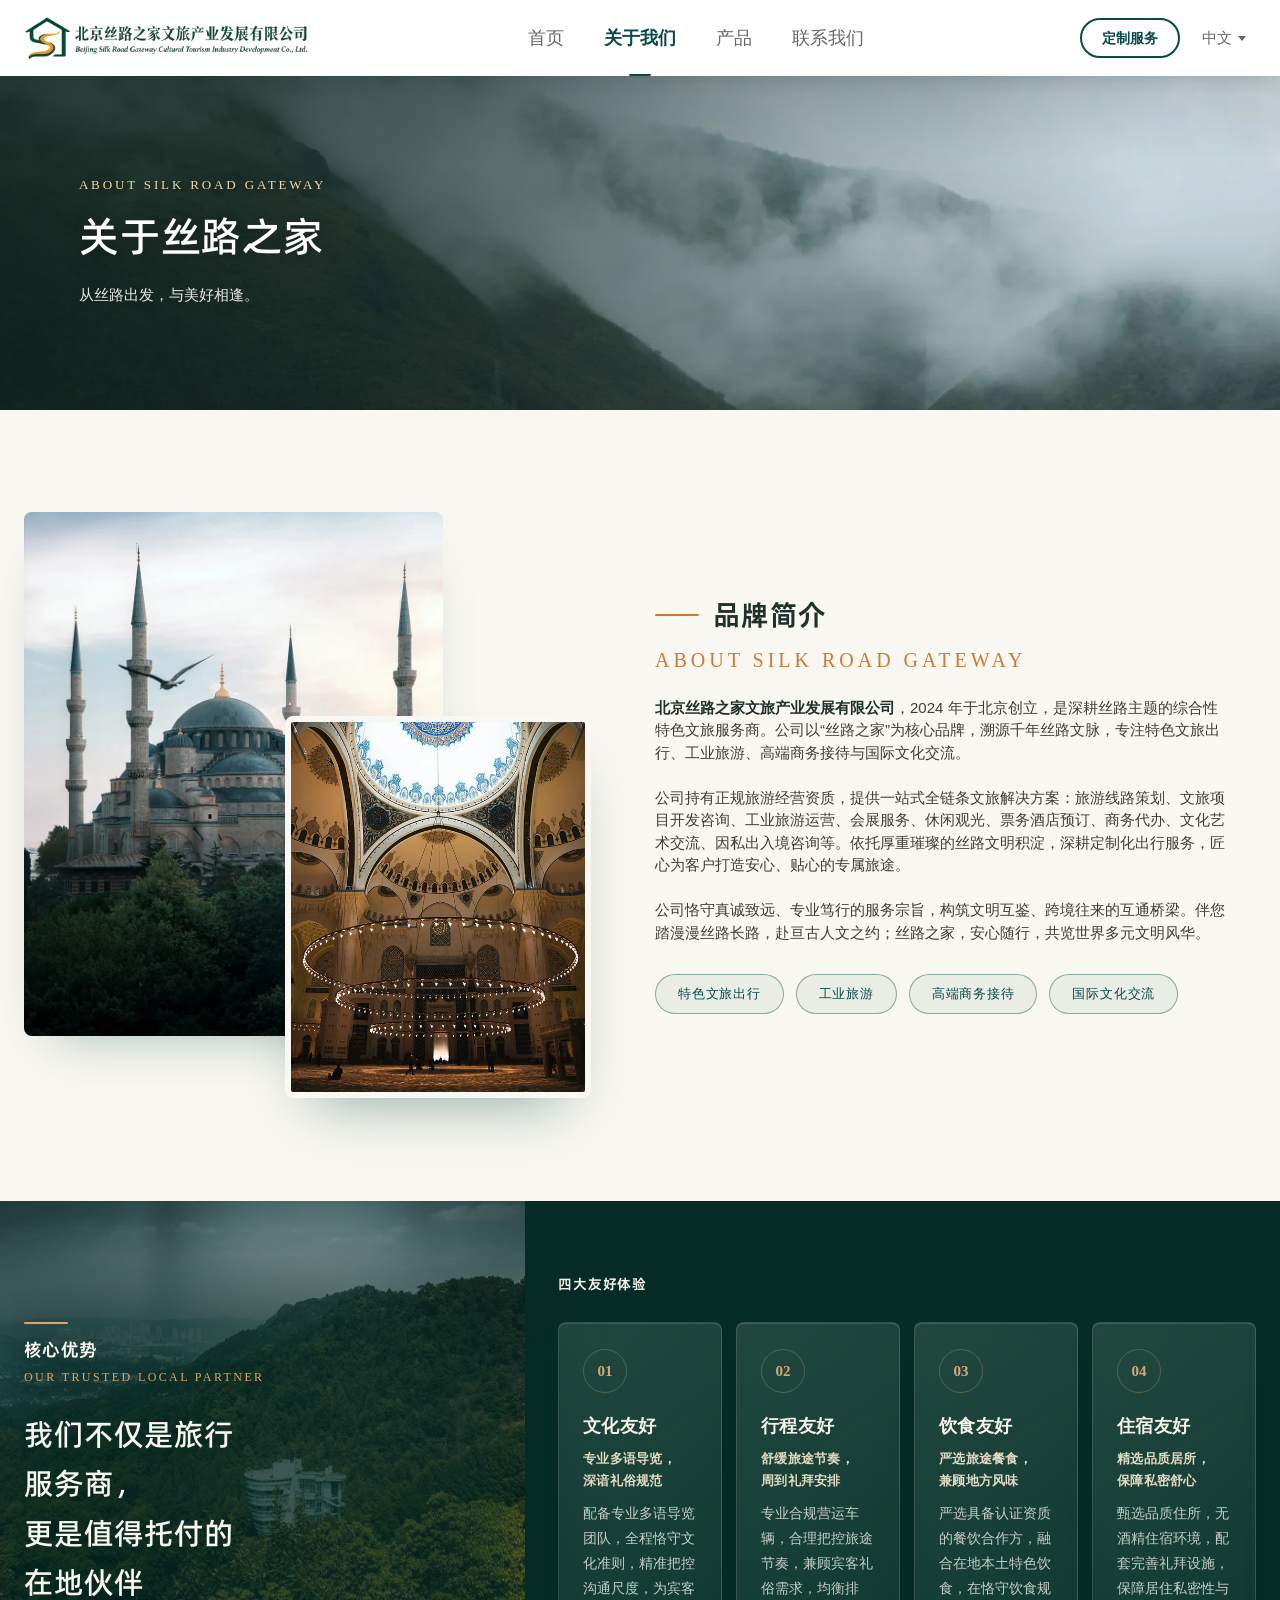
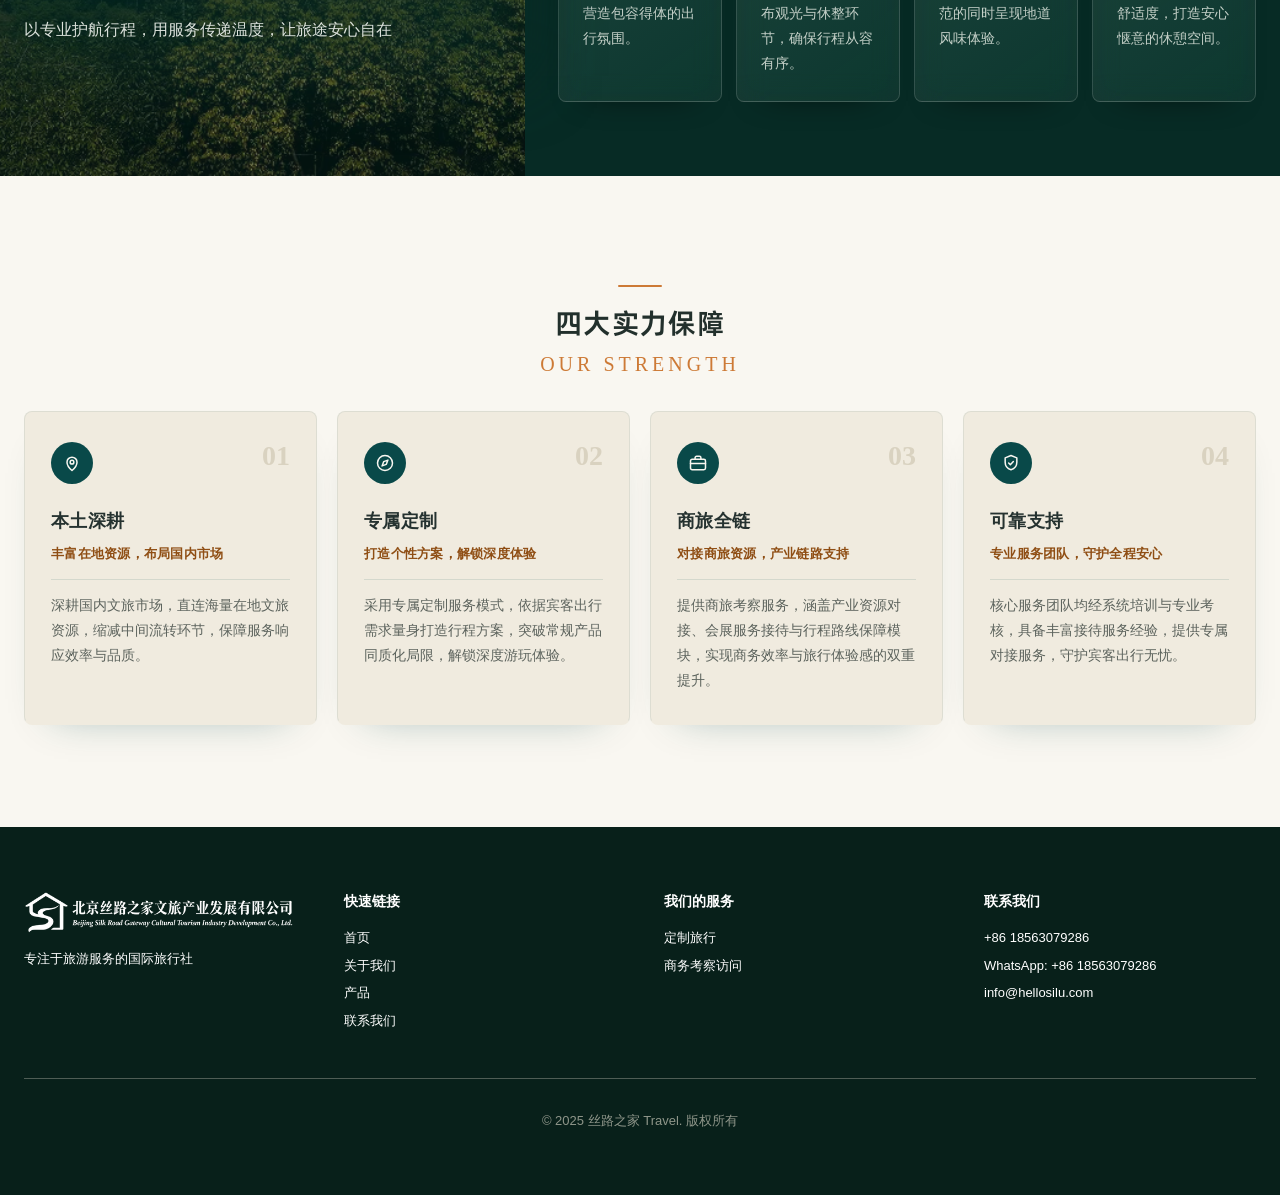
==== commit 963a60d5: "nav order: about before products, site-wide (header/mobile/footer)" ====
--- a/about.html
+++ b/about.html
@@ -1660,8 +1660,8 @@
 
       <nav class="hidden items-center gap-8 md:flex">
         <a href="index.html"            class="nav-link" data-i18n="nav.home">首页</a>
+        <a href="about.html"            class="nav-link is-active" aria-current="page" data-i18n="nav.about">关于我们</a>
         <a href="product.html"          class="nav-link" data-i18n="nav.products">产品</a>
-        <a href="about.html"            class="nav-link is-active" aria-current="page" data-i18n="nav.about">关于我们</a>
         <a href="index.html#contact"    class="nav-link" data-i18n="nav.contact">联系我们</a>
       </nav>
 
@@ -1686,8 +1686,8 @@
     <!-- 小屏下拉菜单 -->
     <div id="mobileMenu" class="mobile-menu md:hidden" hidden>
       <a href="index.html"          class="nav-link-m" data-i18n="nav.home">首页</a>
+      <a href="about.html"          class="nav-link-m is-active" aria-current="page" data-i18n="nav.about">关于我们</a>
       <a href="product.html"        class="nav-link-m" data-i18n="nav.products">产品</a>
-      <a href="about.html"          class="nav-link-m is-active" aria-current="page" data-i18n="nav.about">关于我们</a>
       <a href="index.html#contact"  class="nav-link-m" data-i18n="nav.contact">联系我们</a>
       <a href="tailor.html"         class="nav-link-m" data-i18n="nav.tailor">定制服务</a>
     </div>
@@ -1785,8 +1785,8 @@
           <h4 class="mb-4 font-semibold text-white" data-i18n="footer.links">快速链接</h4>
           <ul class="space-y-2 text-sm">
             <li><a href="index.html"         class="transition hover:text-emerald-400" data-i18n="nav.home">首页</a></li>
+            <li><a href="about.html"    class="transition hover:text-emerald-400" data-i18n="nav.about">关于我们</a></li>
             <li><a href="product.html" class="transition hover:text-emerald-400" data-i18n="nav.products">产品</a></li>
-            <li><a href="about.html"    class="transition hover:text-emerald-400" data-i18n="nav.about">关于我们</a></li>
             <li><a href="index.html#contact"  class="transition hover:text-emerald-400" data-i18n="nav.contact">联系我们</a></li>
           </ul>
         </div>
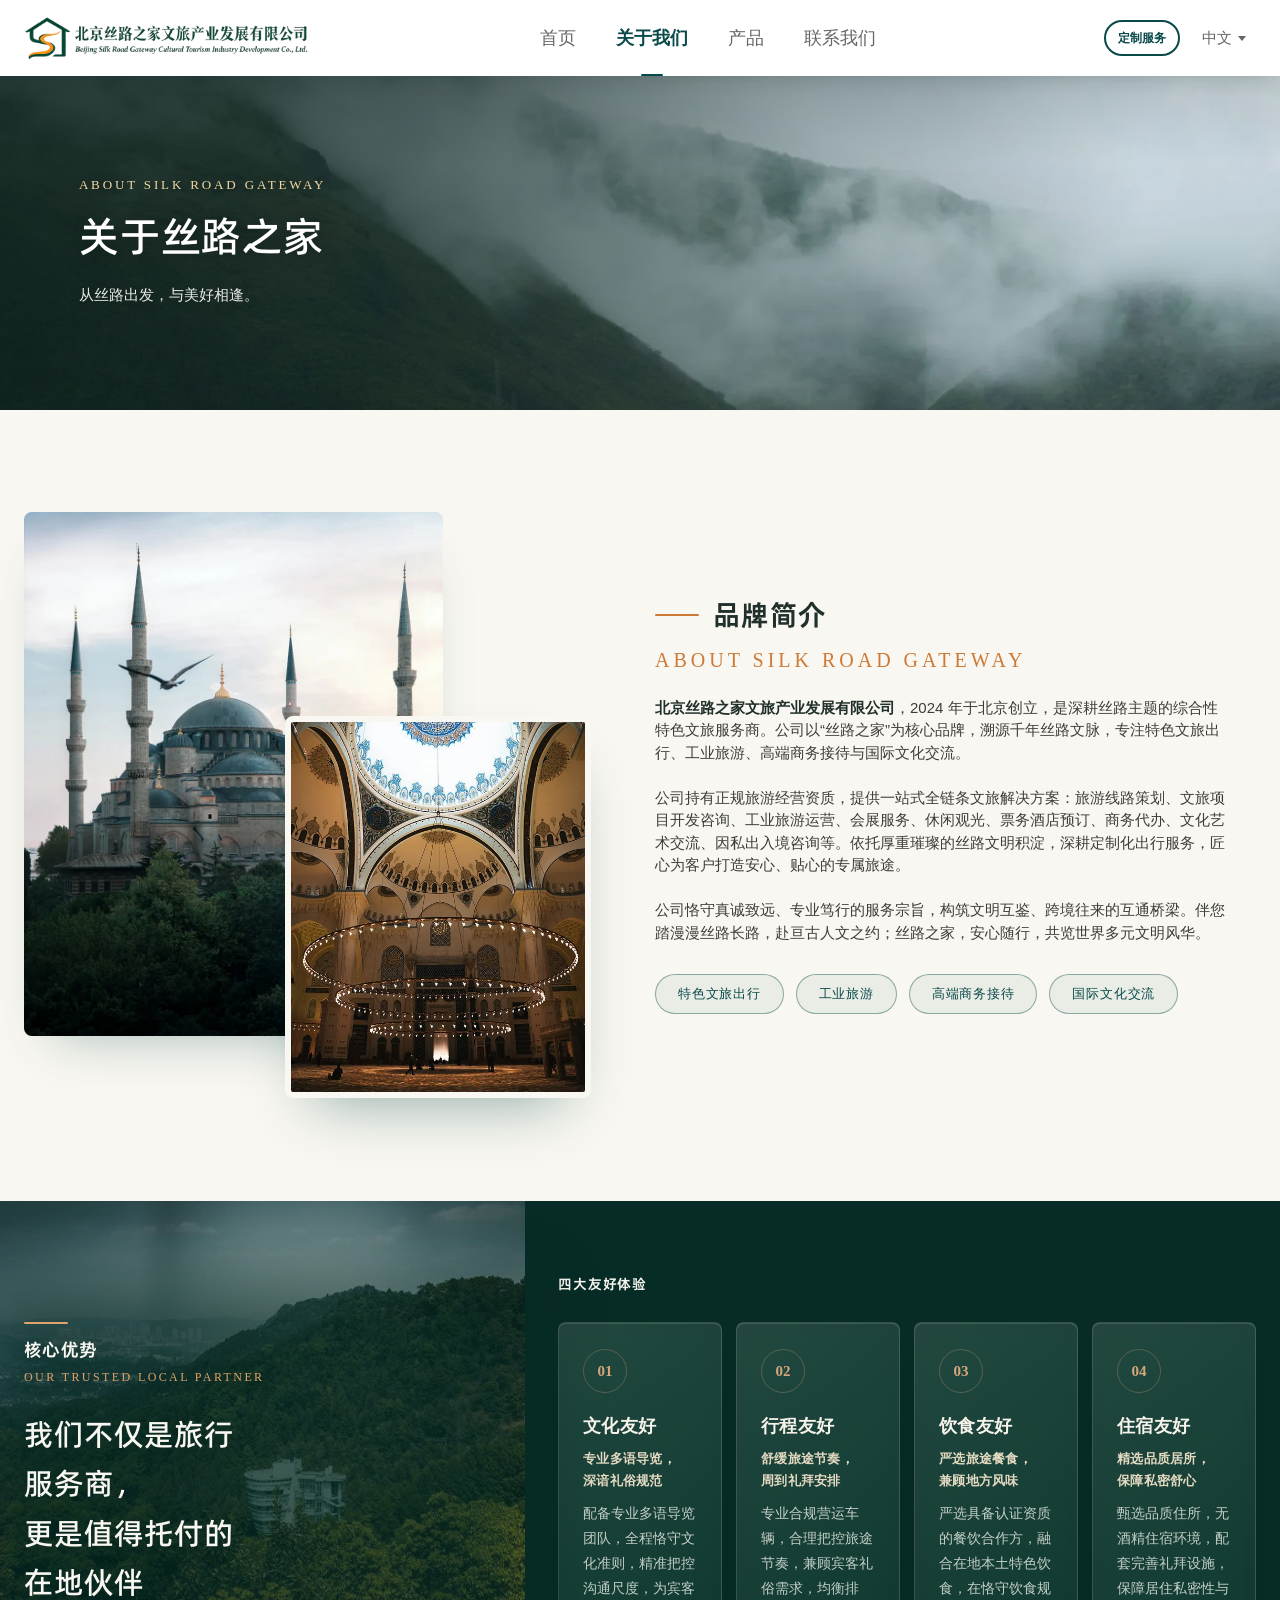
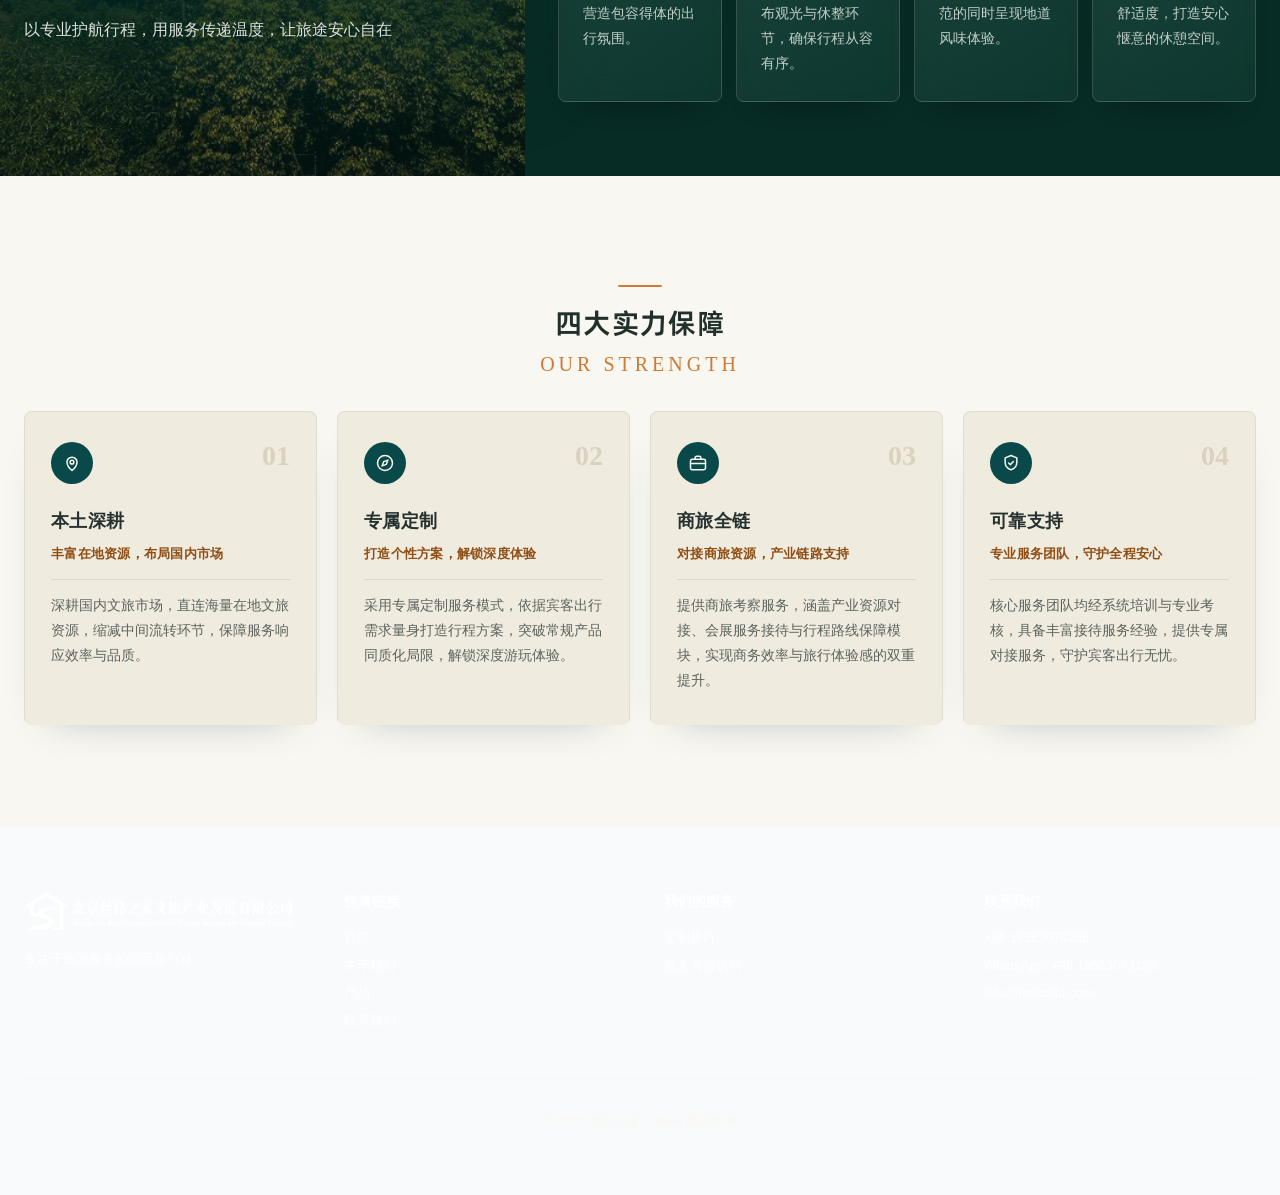
==== commit f7ee8291: "mobile header: hide tailor CTA <=520px, compress logo/gaps <=380px so hamburger fully visible" ====
--- a/about.html
+++ b/about.html
@@ -2,6 +2,18 @@
 <html lang="zh-CN">
 <head>
 <meta charset="UTF-8">
+<script>
+/* 首绘前同步语言：会话内记忆为英文时先给 <html> 打标记并暂隐正文，
+   等页面底部脚本套用完英文文案后再显示，消除「先画中文再闪变英文」 */
+try{
+  if(sessionStorage.getItem('siteLang') === 'en'){
+    var st = document.createElement('style');
+    st.textContent = 'html[data-lang-en]:not([data-lang-ready]) body{visibility:hidden!important}';
+    document.head.appendChild(st);
+    document.documentElement.setAttribute('data-lang-en','');
+  }
+}catch(e){}
+</script>
 <meta name="viewport" content="width=device-width, initial-scale=1">
 <title>关于我们 | 丝路之家</title>
 <link rel="stylesheet" href="./site-source/css/entry.89d5752e.css">
@@ -109,7 +121,16 @@
 
 @media (max-width:520px){
   header > div{padding-left:12px !important; padding-right:12px !important; gap:8px !important}
+  .tailor-btn{display:none}                      /* 小屏页头放不下：手机菜单里已有「定制服务」入口 */
   .logo-img{height:34px !important}              /* 44px → 34px，腾出横向空间 */
+  .lang-switch,.hamburger{flex:none}
+}
+/* ≤380px（360px 安卓主流宽）：再压 logo 与间距，保证汉堡按钮完整可见不溢出 */
+@media (max-width:380px){
+  header > div{gap:6px !important}
+  .logo-img{height:28px !important}
+  .lang-btn{padding:5px 2px}
+}
   .tailor-btn{padding:6px 12px; font-size:.75rem; min-height:36px; letter-spacing:0}
   .lang-btn{padding:6px 4px; font-size:.875rem}
   .lang-menu{min-width:104px}
@@ -2214,9 +2235,9 @@
   if(typeof alignCommitCopy === 'function') alignCommitCopy();
 }
 /* ══ 语言切换：自定义下拉（替代原生 select） ══ */
-/* 语言持久化：记住用户选择，跳转/刷新后保持，不再跳回中文 */
+/* 语言会话记忆：仅当前标签会话内记住选择——站内跳转保持，新开进站一律默认中文 */
 var LANG = 'zh';
-try{ if(localStorage.getItem('siteLang') === 'en') LANG = 'en'; }catch(e){}
+try{ if(sessionStorage.getItem('siteLang') === 'en') LANG = 'en'; }catch(e){}
 var langBtn  = document.getElementById('langBtn');
 var langMenu = document.getElementById('langMenu');
 var langLabel= document.getElementById('langLabel');
@@ -2236,9 +2257,10 @@
   opt.addEventListener('click', function(e){
     e.stopPropagation();
     var lg = opt.dataset.lang;
+    try{ sessionStorage.setItem('siteLang', lg); }catch(e){}   /* 每次选择都落盘：即使与当前显示语言相同，也纠正其他页面遗留的脱节 */
     if(lg === LANG){ closeLang(); return; }
     LANG = lg;
-    try{ localStorage.setItem('siteLang', lg); }catch(e){}
+    try{ sessionStorage.setItem('siteLang', lg); }catch(e){}
     langLabel.textContent = lg === 'zh' ? '中文' : 'EN';
     [].slice.call(langMenu.querySelectorAll('.lang-opt')).forEach(function(o){
       o.setAttribute('aria-selected', String(o.dataset.lang === lg));
@@ -2254,6 +2276,7 @@
 document.addEventListener('keydown', function(e){
   if(e.key === 'Escape' && !langMenu.hidden){ closeLang(); langBtn.focus(); }
 });
+/* 会话存储按标签隔离：语言在单标签内天然一致，无需跨标签监听 */
 
 /* 联系表单已按需求移除（2026-10-30）；导航「联系我们」指向首页 #contact */
 
@@ -2340,7 +2363,7 @@
     o.setAttribute('aria-selected', String(o.dataset.lang === LANG));
   });
 })();
-applyLocale();
+try{ applyLocale(); }finally{ document.documentElement.setAttribute('data-lang-ready',''); }   /* 英文记忆时首绘暂隐，就绪后立即放开 */
 setupReveal();
 </script>
 <!-- 图片加载占位：慢网时先铺一块呼吸光带 + 「加载中」，图片到达即淡出（全站统一） -->
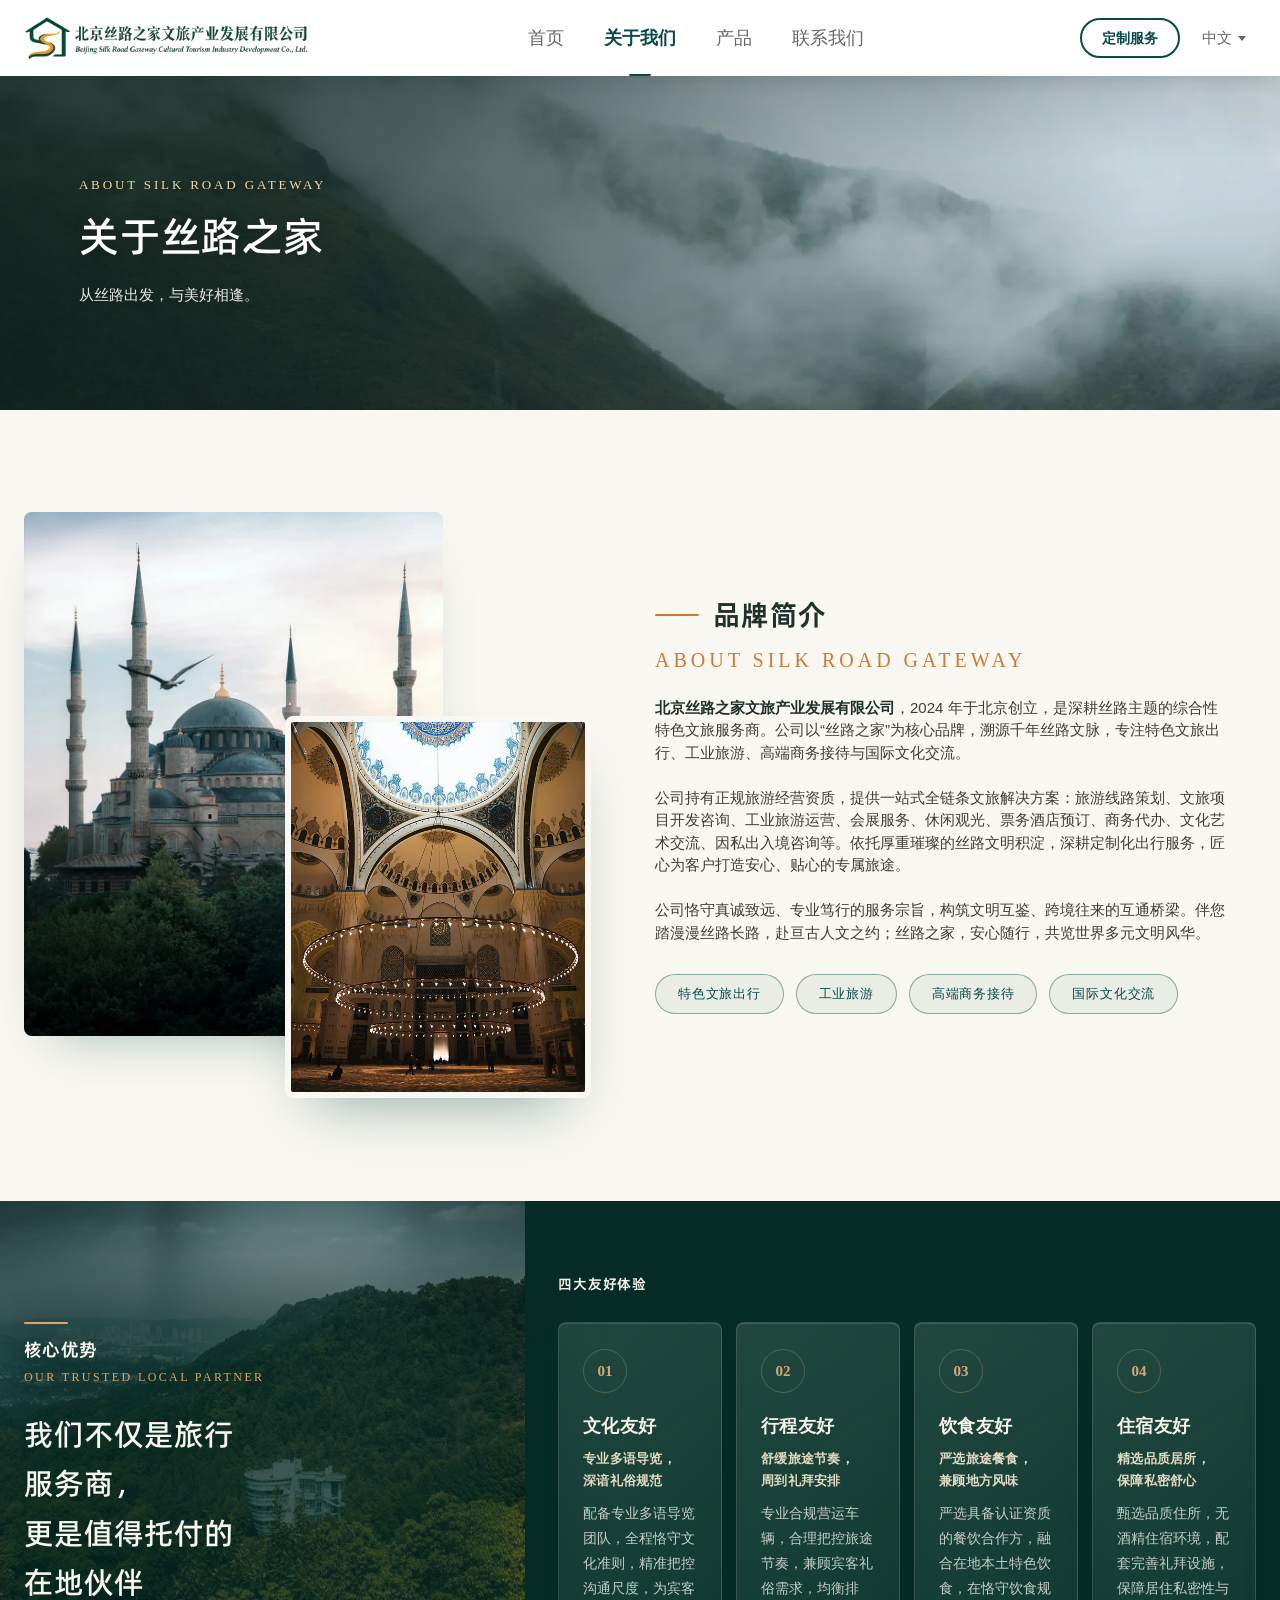
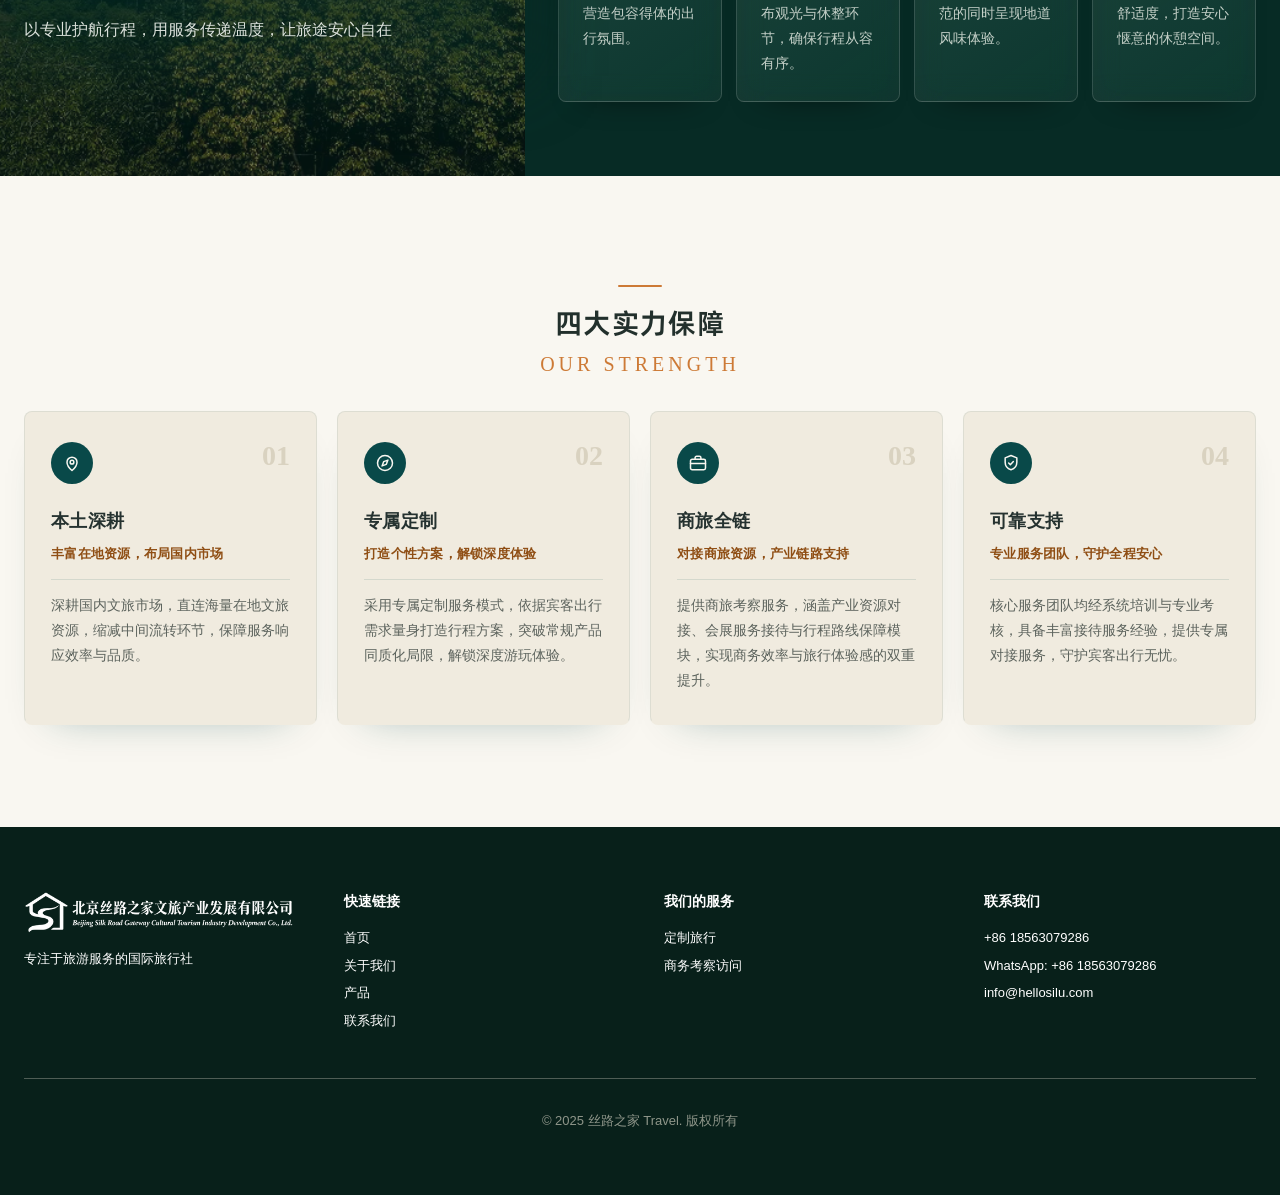
==== commit 83d49657: "mobile: fix broken media-query braces; hide tailor CTA entirely <=767px" ====
--- a/about.html
+++ b/about.html
@@ -108,7 +108,7 @@
 /* 需求①：小屏用「整体缩放」保住按钮，而不是隐藏它 */
 @media (max-width:767px){
   .hamburger{display:flex}
-  .tailor-btn{padding:7px 14px; font-size:.8125rem; min-height:38px}
+  .tailor-btn{display:none}
 }
 /* ── 品牌 Logo：图片版（179×64 透明 PNG，宽高比 2.8:1）──
    显示高 44px（与原文字 logo 视觉量级一致），≤520px 缩到 34px 防挤压 */
@@ -124,18 +124,17 @@
   .tailor-btn{display:none}                      /* 小屏页头放不下：手机菜单里已有「定制服务」入口 */
   .logo-img{height:34px !important}              /* 44px → 34px，腾出横向空间 */
   .lang-switch,.hamburger{flex:none}
+  .tailor-btn{padding:6px 12px; font-size:.75rem; min-height:36px; letter-spacing:0}
+  .lang-btn{padding:6px 4px; font-size:.875rem}
+  .lang-menu{min-width:104px}
+  .hamburger{width:40px; height:40px}
+  .hamburger span{width:20px}
 }
 /* ≤380px（360px 安卓主流宽）：再压 logo 与间距，保证汉堡按钮完整可见不溢出 */
 @media (max-width:380px){
   header > div{gap:6px !important}
   .logo-img{height:28px !important}
   .lang-btn{padding:5px 2px}
-}
-  .tailor-btn{padding:6px 12px; font-size:.75rem; min-height:36px; letter-spacing:0}
-  .lang-btn{padding:6px 4px; font-size:.875rem}
-  .lang-menu{min-width:104px}
-  .hamburger{width:40px; height:40px}
-  .hamburger span{width:20px}
 }
 
 /* ── 页脚背景：#08201A（墨绿黑，与品牌青绿 #094949 同源） ──
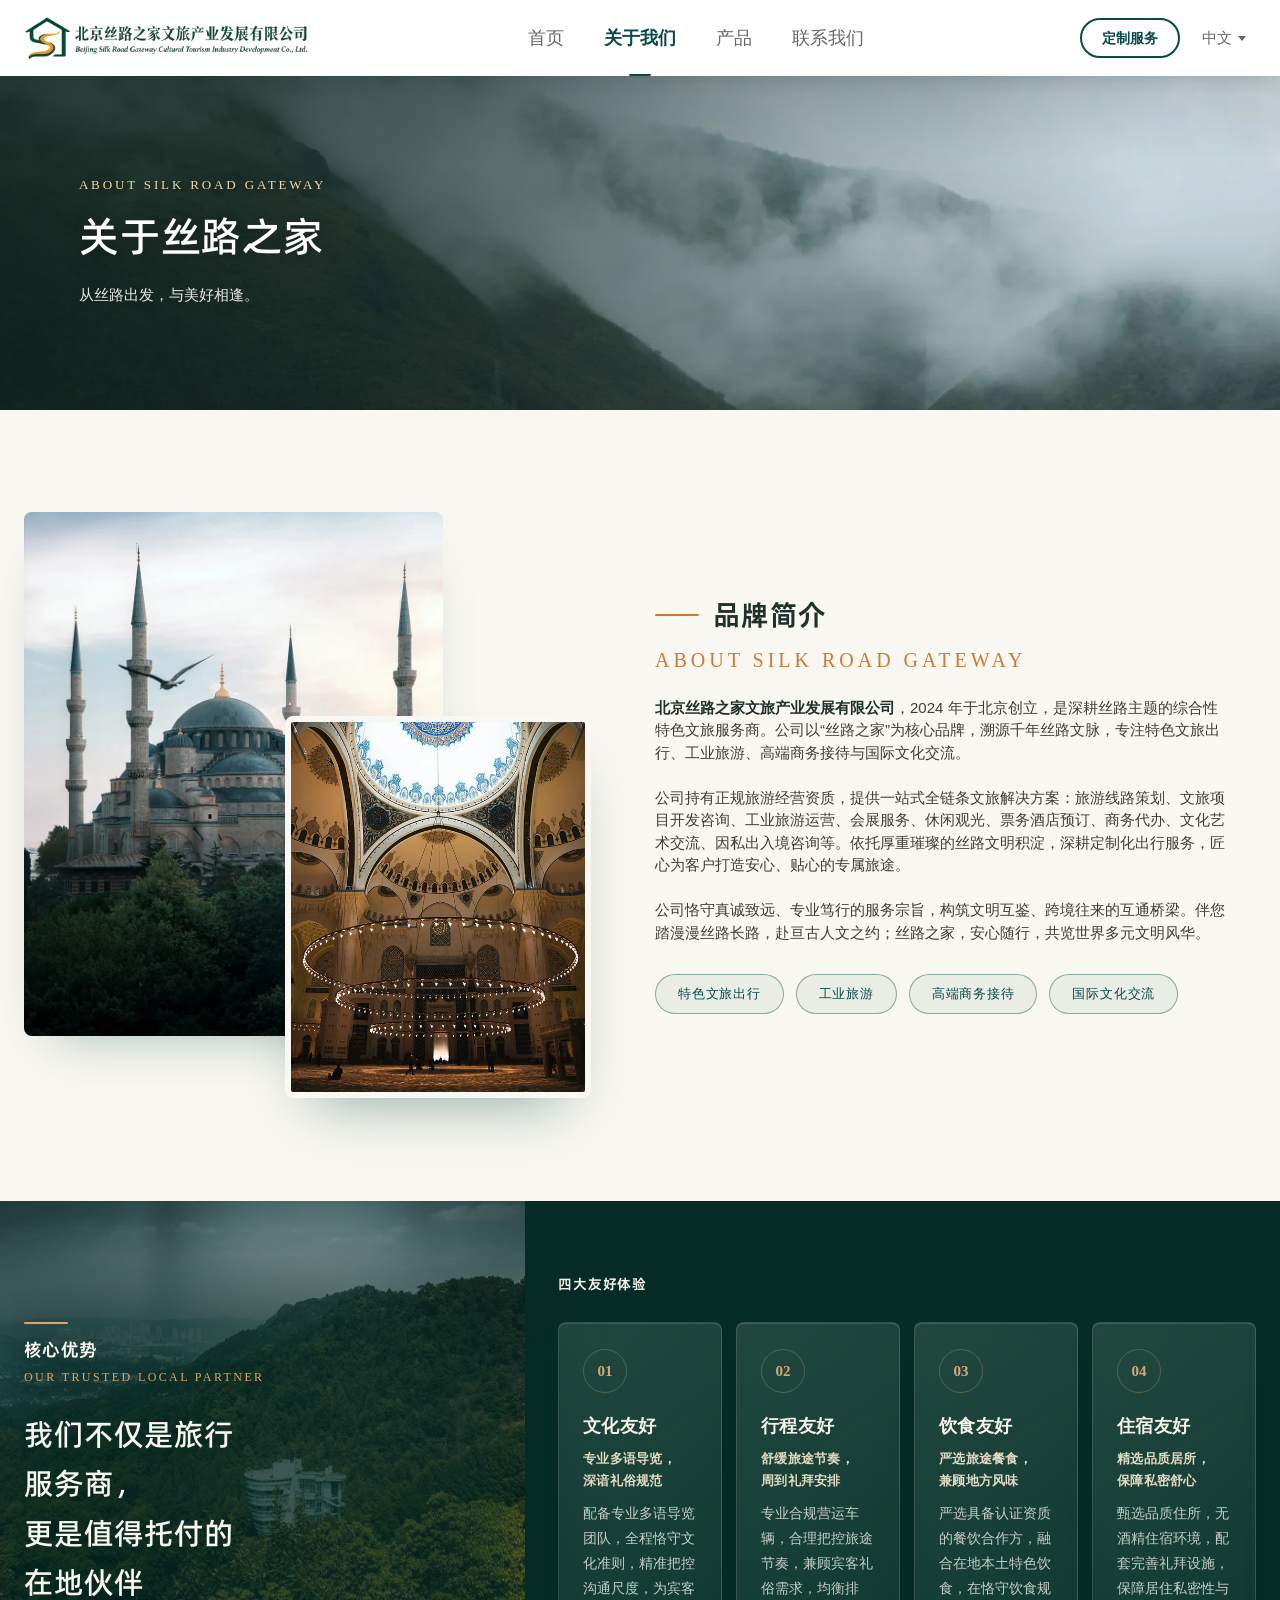
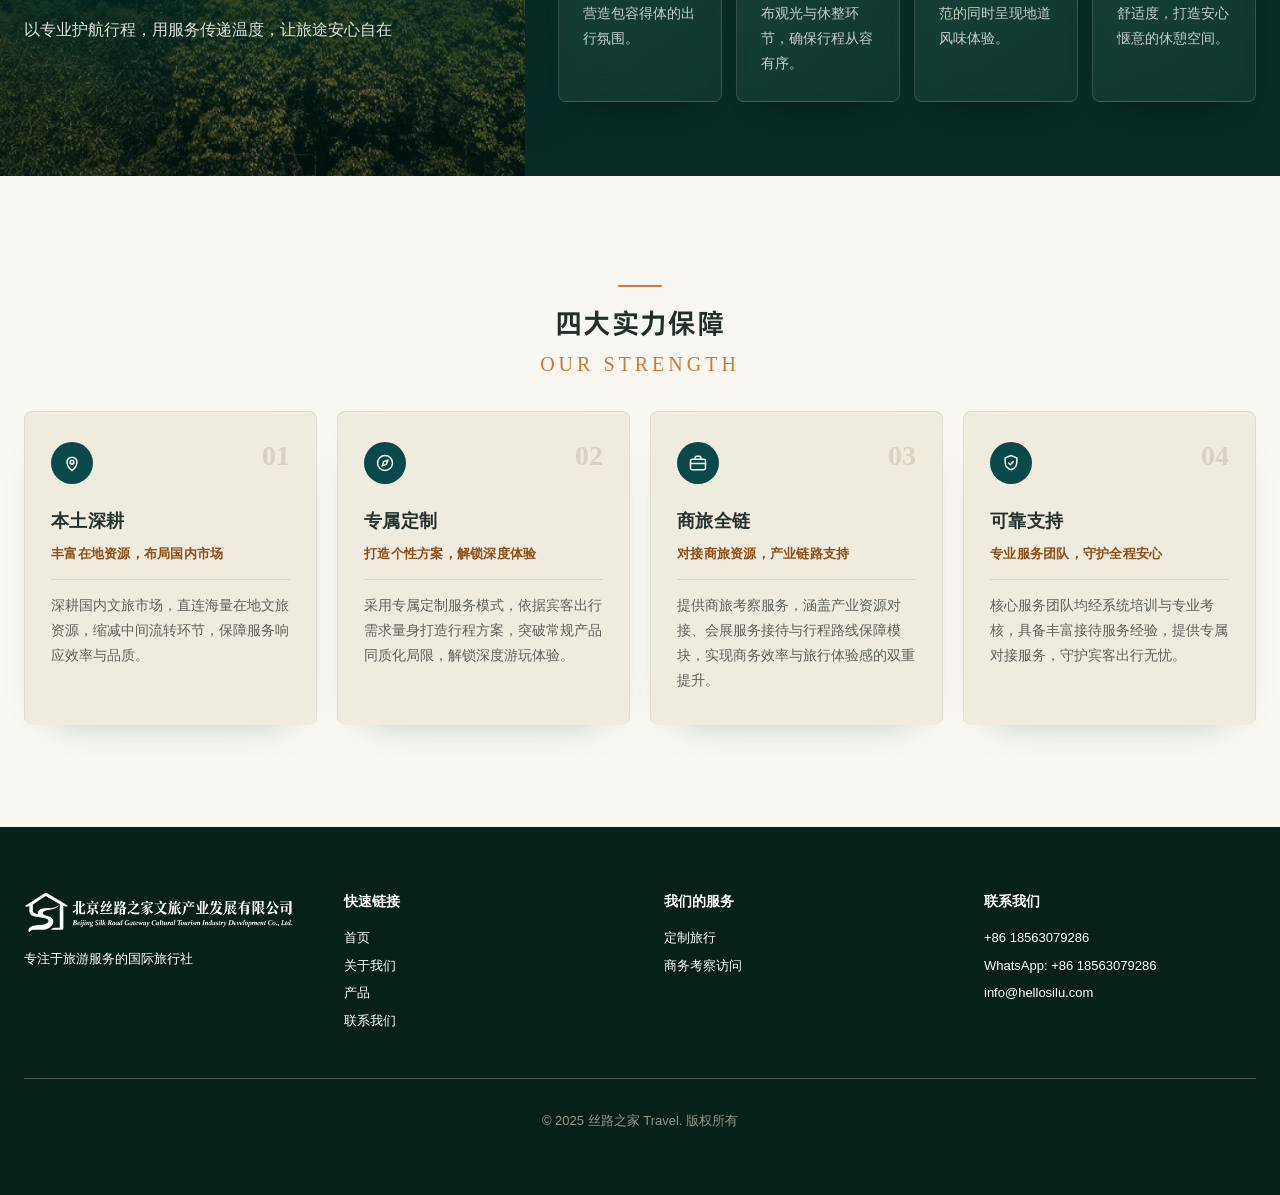
==== commit 5c939c5b: "footer logo: replace with new white version (house mark + full CN/EN company name)" ====
--- a/about.html
+++ b/about.html
@@ -1797,7 +1797,7 @@
       <div class="grid gap-12 md:grid-cols-2 lg:grid-cols-4">
 
         <div>
-          <img src="./site-source/images/logo-white.png" alt="丝路之家 Silk Road Gateway" class="footer-logo mb-4" width="483" height="74">
+          <img src="./site-source/images/logo-white.png" alt="丝路之家 Silk Road Gateway" class="footer-logo mb-4" width="966" height="148">
           <p class="mb-4 text-sm" data-i18n="footer.slogan">专注于旅游服务的国际旅行社</p>
         </div>
 
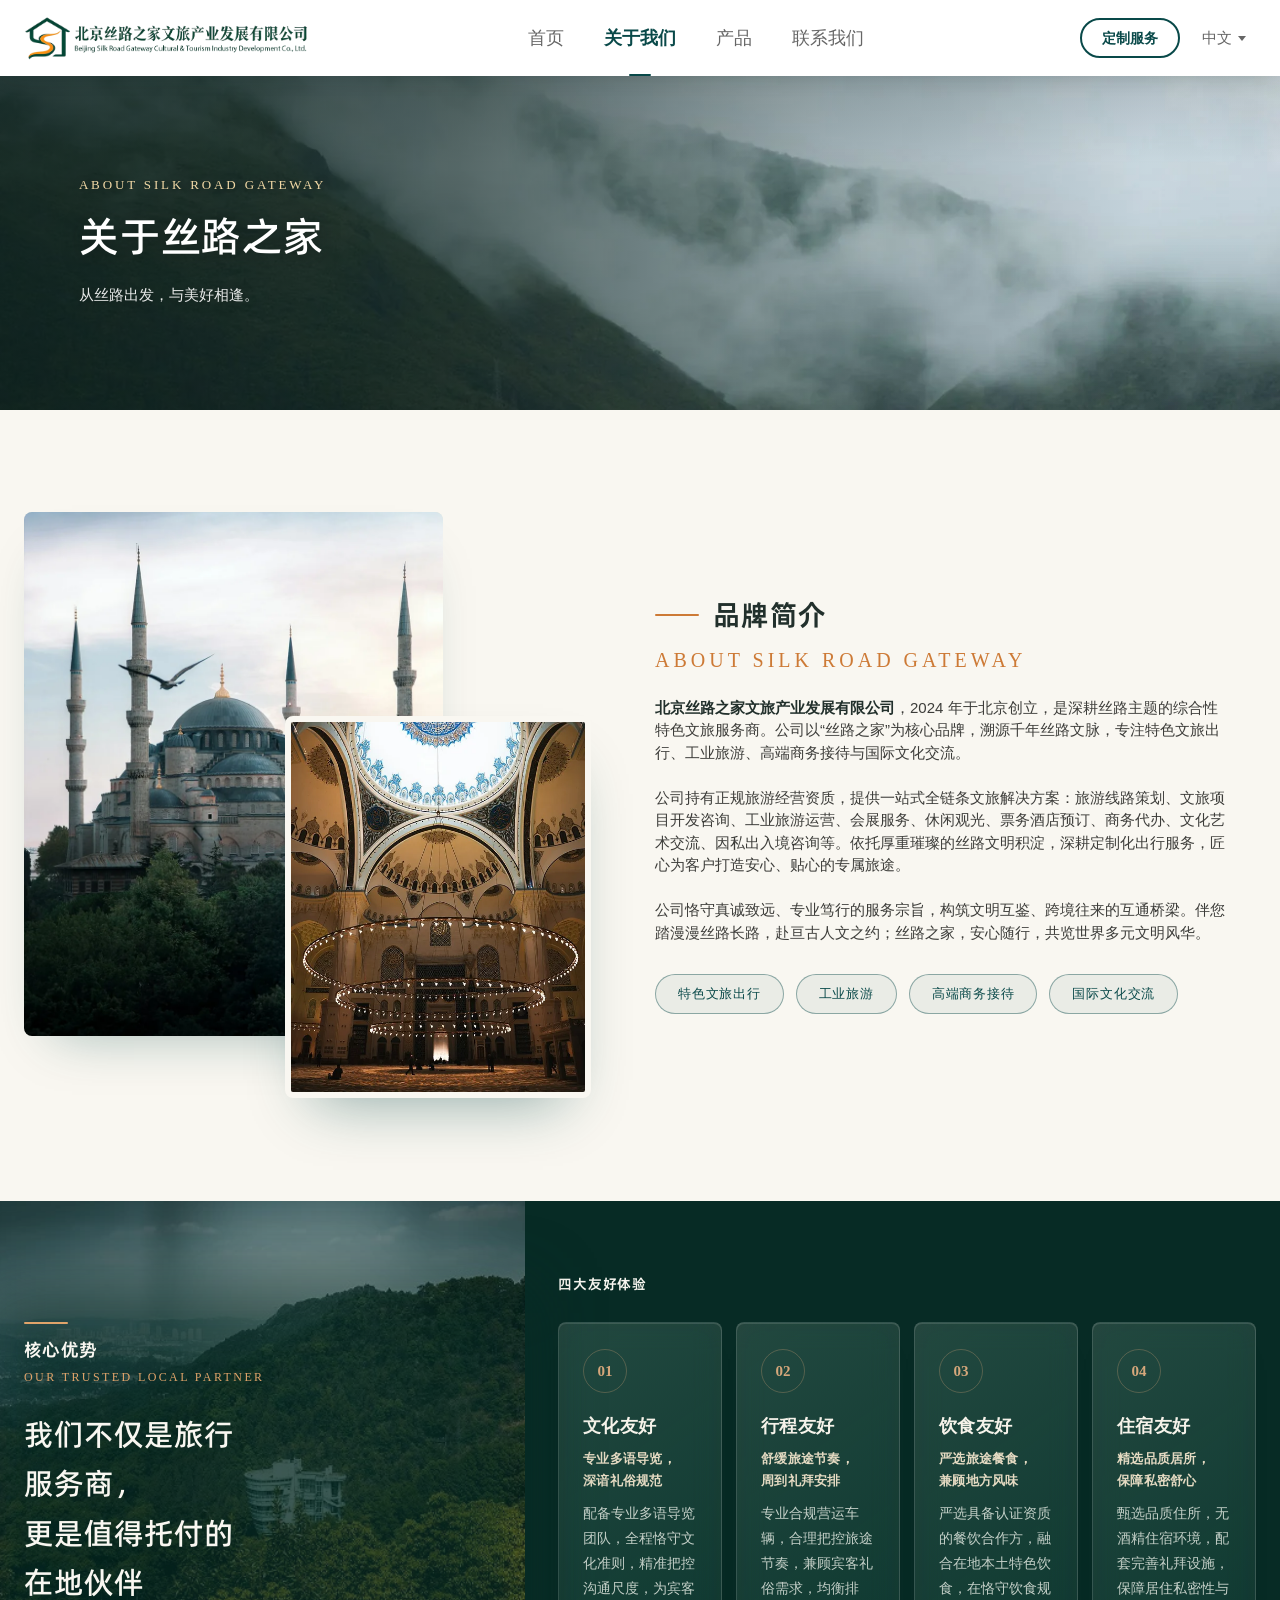
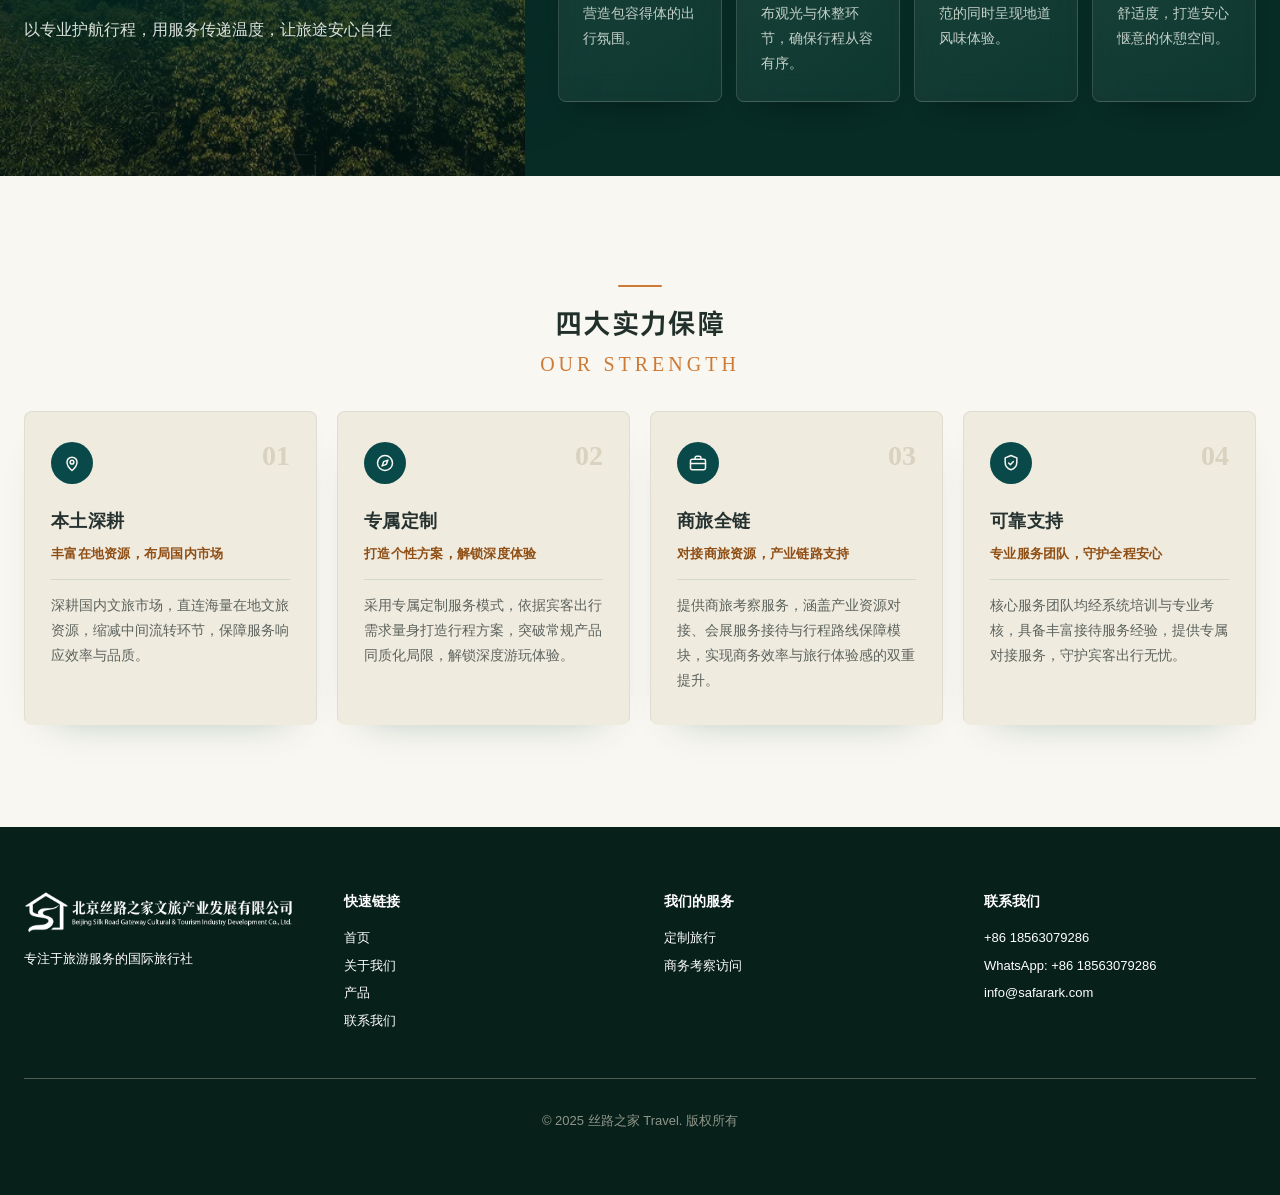
==== commit 96f57946: "英文站文案按终稿文档全量替换 - 5 个页面 + products.js：分类名/产品卡/关于/优势/表单/详情页标签英文按《文旅官网EN_CN-final.docx》 - 邮箱全站统一为 info@" ====
--- a/about.html
+++ b/about.html
@@ -1824,7 +1824,7 @@
           <div class="space-y-2 text-sm">
             <p>+86 18563079286</p>
             <p>WhatsApp: +86 18563079286</p>
-            <p>info@hellosilu.com</p>
+            <p>info@safarark.com</p>
           </div>
         </div>
 
@@ -1937,124 +1937,113 @@
    真实数据（来自 /api/travel/index?lang=zh）
    ══════════════════════════════════════════════════════════ */
 var DATA = {
-  banners:[
-    {id:1,title:"中国，您的穆斯林友好之旅",title_en:"China, Your Way - Muslim-Friendly Travel",
-     subtitle:"为中国入境游提供清真餐饮和精心策划的行程",subtitle_en:"Halal-Friendly Journeys in China. Officially Licensed China Inbound Tour Operator.",
-     image:"./site-source/images/banner001.webp"},
-    {id:2,title:"探索中国的无限可能",title_en:"Explore the Infinite Possibilities of China",
-     subtitle:"商务考察与文化交流之旅",subtitle_en:"Business Inspection & Cultural Exchange Tours",
-     image:"./site-source/images/banner002.webp"},
-    {id:3,title:"家庭亲子欢乐之旅",title_en:"Family Travel - Create Beautiful Memories",
-     subtitle:"为您和家人量身定制的完美假期",subtitle_en:"Perfect holidays tailored for you and your family",
-     image:"./site-source/images/banner003.webp"}
-  ],
   /* 特色产品：四条固定栏目（风光 / 商旅 / 文化 / 亲子），编辑式横匾，
      不按分类筛选 —— 每条都有自己的标签、文案与 CTA */
   featured:[
     {id:1,
-     tag:"风光度假",tag_en:"Scenic Retreat",tagUpp:"SCENIC RETREAT",
-     title:"行于山水，心有归处",title_en:"Where Mountains Hold the Mind",
+     tag:"风光度假",tag_en:"Scenic Holidays",tagUpp:"SCENIC HOLIDAYS",
+     title:"行于山水，心有归处",title_en:"Wander through mountains and rivers, and find where your heart belongs",
      desc:"山海辽阔，从容行之。择安静居所、享舒缓旅程，每一方天地都是身心的归处。",
-     desc_en:"Vast mountains and open seas, travelled at an easy pace. Quiet lodgings and unhurried days — every corner of the world becomes a place to come home to.",
+     desc_en:"Vast mountains and seas, explored at an easy pace. Choose a tranquil stay and enjoy an unhurried journey—every landscape becomes a home for body and soul.",
      tags:["从容节奏","品质居停","小团慢游"],
-     tags_en:["Easy Pace","Quality Stays","Small Groups"],
-     cta:"开启风光慢旅",cta_en:"Start a Scenic Journey",
+     tags_en:["Relaxed Pace","Quality Stays","Small-Group Slow Travel"],
+     cta:"开启风光慢旅",cta_en:"Start a Slow Scenic Journey",
      image:"./site-source/images/featured-scenic.webp"},
     {id:2,
-     tag:"商旅考察",tag_en:"Business Journey",tagUpp:"BUSINESS JOURNEY",
-     title:"行商阅山，自有通途",title_en:"Trade Routes, Mountain Views",
+     tag:"商旅考察",tag_en:"Business Study Tours",tagUpp:"BUSINESS STUDY TOURS",
+     title:"行商阅山，自有通途",title_en:"Do business, see the mountains—every path leads somewhere",
      desc:"商务落点与风光留白交织，深耕行业资源，链接产业一线，让案头有成果，眼底有山河。不虚此行，是我们的底线。",
-     desc_en:"Business calls interwoven with open horizons: deep industry resources and direct links to the front line. Results on the desk, mountains in view — a trip worth taking is our baseline.",
+     desc_en:"Business engagements interwoven with scenic breathing space. We tap deep into industry resources and connect you with the front line of industry, so you return with results on your desk and landscapes in your eyes. Making every trip worthwhile is our bottom line.",
      tags:["商旅融合","行业资源","发现机遇"],
-     tags_en:["Business & Travel","Industry Access","New Opportunities"],
-     cta:"定制商旅路线",cta_en:"Plan a Business Route",
+     tags_en:["Business Meets Travel","Industry Resources","Discover Opportunities"],
+     cta:"定制商旅路线",cta_en:"Customize a Business Travel Route",
      image:"./site-source/images/featured-business.webp"},
     {id:3,
-     tag:"文化研修",tag_en:"Cultural Study",tagUpp:"CULTURAL STUDY",
-     title:"探微知著，格物致美",title_en:"Reading Detail, Meeting Beauty",
+     tag:"文化研修",tag_en:"Cultural Retreats",tagUpp:"CULTURAL RETREATS",
+     title:"探微知著，格物致美",title_en:"Observe the small to understand the great; explore things to discover beauty",
      desc:"择一雅居，共赴雅集。于建筑寻踪、茶艺品鉴、器物赏玩、非遗体验之间，往细处看，向深处走。让文化在场域里自然延伸，悄然生长。",
-     desc_en:"A refined residence, a gathering of kindred spirits. Architecture walks, tea tastings, objects and living heritage — look closer, go deeper, and let culture grow quietly where it stands.",
+     desc_en:"Choose an elegant retreat and join a gathering of kindred spirits. Trace architectural heritage, savor tea, appreciate fine crafts and experience intangible cultural heritage—look closer and go deeper, letting culture unfold and grow naturally in its own setting.",
      tags:["生活美学","养气修心","同好同行"],
-     tags_en:["Living Aesthetics","Cultivation","Kindred Company"],
+     tags_en:["Art of Living","Nurturing Body and Mind","Travel with Like-Minded Friends"],
      cta:"预约文化之旅",cta_en:"Book a Cultural Journey",
      image:"./site-source/images/featured-culture.webp"},
     {id:4,
-     tag:"亲子研学",tag_en:"Family Study Tour",tagUpp:"FAMILY STUDY TOUR",
-     title:"天地之间，行知相长",title_en:"Learning in the Open",
+     tag:"亲子研学",tag_en:"Family Study Trips",tagUpp:"FAMILY STUDY TRIPS",
+     title:"天地之间，行知相长",title_en:"Between heaven and earth, learning and doing grow together",
      desc:"以行走积见识，以实践长才干。躬身以试，发问以进，试错以明，复盘以固。一程结束，脑中有学问，肩上有韧劲，眼里有底气。",
-     desc_en:"Insight gathered by walking, capability built by doing. Try, ask, adjust, review — and come home with knowledge in mind, resilience in the shoulders, confidence in the eyes.",
+     desc_en:"Gain knowledge by traveling and build skills through practice: learn by trying, progress by asking, understand through mistakes, and consolidate by reflecting. By the end of the trip, come away with knowledge in minds, resilience on shoulders and confidence in eyes.",
      tags:["实践求知","能力养成","知行合一"],
-     tags_en:["Learning by Doing","Capability","Knowledge in Action"],
-     cta:"开启行走课堂",cta_en:"Open the Outdoor Classroom",
+     tags_en:["Learning by Doing","Building Abilities","Uniting Knowledge and Action"],
+     cta:"开启行走课堂",cta_en:"Open the Walking Classroom",
      image:"./site-source/images/featured-family.webp"}
   ],
   about_us:{
     /* ── 页头 ── */
     hero_eyebrow:"About Silk Road Gateway",hero_eyebrow_en:"",
-    hero_title:"关于丝路之家",hero_title_en:"About Silk Road Gateway",
-    hero_sub:"从丝路出发，与美好相逢。",hero_sub_en:"From the Silk Road, meet the beautiful.",
+    hero_title:"关于丝路之家",hero_title_en:"About Us",
+    hero_sub:"从丝路出发，与美好相逢。",hero_sub_en:"Set out from the Silk Road and meet the beautiful",
     /* ── 品牌简介 ── */
-    intro_title:"品牌简介",intro_title_en:"Who We Are",
+    intro_title:"品牌简介",intro_title_en:"Company Profile",
     intro_text:"<strong>北京丝路之家文旅产业发展有限公司</strong>，2024 年于北京创立，是深耕丝路主题的综合性特色文旅服务商。公司以“丝路之家”为核心品牌，溯源千年丝路文脉，专注特色文旅出行、工业旅游、高端商务接待与国际文化交流。<br><br>公司持有正规旅游经营资质，提供一站式全链条文旅解决方案：旅游线路策划、文旅项目开发咨询、工业旅游运营、会展服务、休闲观光、票务酒店预订、商务代办、文化艺术交流、因私出入境咨询等。依托厚重璀璨的丝路文明积淀，深耕定制化出行服务，匠心为客户打造安心、贴心的专属旅途。<br><br>公司恪守真诚致远、专业笃行的服务宗旨，构筑文明互鉴、跨境往来的互通桥梁。伴您踏漫漫丝路长路，赴亘古人文之约；丝路之家，安心随行，共览世界多元文明风华。",
-    intro_text_en:"<strong>Beijing Silk Road Gateway Cultural Tourism Industry Development Co., Ltd.</strong>, founded in Beijing in 2024, is a comprehensive cultural tourism service provider devoted to Silk Road themes. With \"Silk Road Gateway\" as its core brand, we trace the cultural lineage of the millennia-old Silk Road, focusing on distinctive cultural travel, industrial tourism, high-end business reception and international cultural exchange.<br><br>Holding licensed travel operation qualifications, we deliver one-stop, full-chain cultural tourism solutions: travel route planning, cultural tourism project development consulting, industrial tourism operation, exhibition and convention services, leisure sightseeing, ticketing and hotel reservations, business assistance, cultural and artistic exchange, and private entry-exit travel consulting. Drawing on the profound and brilliant heritage of Silk Road civilization, we specialize in tailor-made journeys, crafting safe, considerate and exclusive travels for every client.<br><br>We uphold the service creed of \"sincerity reaches far, professionalism endures\", building a bridge of mutual learning among civilizations and cross-border exchange. With you along the long Silk Road toward an eternal appointment with culture — Silk Road Gateway, travels with peace of mind, to behold together the diverse splendour of the world's civilizations.",
+    intro_text_en:"<strong>Beijing Silk Road Gateway Cultural &amp; Tourism Industry Development Co., Ltd.</strong>, founded in Beijing in 2024, is a comprehensive, specialized cultural tourism provider dedicated to the Silk Road theme. Under its core brand, \"Silk Road Gateway\", the company traces the cultural heritage of the millennia-old Silk Road and focuses on specialized cultural travel, industrial tourism, high-end business hospitality and international cultural exchange.<br><br>Holding formal travel agency qualifications, the company provides one-stop, end-to-end cultural tourism solutions, including tour route planning, consulting on cultural tourism project development, industrial tourism operations, conference and exhibition services, leisure sightseeing, ticketing and hotel booking, business agency services, cultural and art exchange, and consultation on private outbound and inbound travel. Drawing on the rich legacy of Silk Road civilization, we specialize in tailor-made travel services and craft reassuring, personal and exclusive journeys for every client.<br><br>Guided by our commitment to sincerity and professionalism, we build bridges for mutual learning between civilizations and for cross-border exchange. Let us accompany you along the long Silk Road to meet its timeless cultures. With Silk Road Gateway by your side, travel with peace of mind and discover the splendor of the world's diverse civilizations together.",
     tags:["特色文旅出行","工业旅游","高端商务接待","国际文化交流"],
     tags_en:["Cultural Travel","Industrial Tourism","Business Reception","Cultural Exchange"],
     /* ── 核心优势：主张语 ── */
     claim_tag:"核心优势",
-    claim_tag_en:"Core Advantages",
+    claim_tag_en:"Our Strengths",
     /* 主张语按需求固定断四行（\n 由 .ab-claim-lead 的 white-space:pre-line 生效）：
        我们不仅是旅行 / 服务商，/ 更是值得托付的 / 在地伙伴 */
     claim:"我们不仅是旅行\n服务商，\n更是值得托付的\n在地伙伴",
-    claim_en:"More than a travel service provider\n— a local partner you can trust",
+    claim_en:"We are more than a travel\nprovider—we are a trusted\nlocal partner.",
     claim_sub:"以专业护航行程，用服务传递温度，让旅途安心自在",
-    claim_sub_en:"Professional care along the way, warmth in every detail, ease in every journey",
+    claim_sub_en:"We safeguard every itinerary with professional expertise and bring warmth through our service, so that your journey is relaxed and worry-free.",
     /* ── 四大友好体验 ── */
-    g1_title:"四大友好体验",g1_title_en:"Four Travel-Friendly Experiences",
+    g1_title:"四大友好体验",g1_title_en:"Four Friendly Experiences",
     friendly:[
-      {title:"文化友好",title_en:"Cultural Friendly",
-       lead:"专业多语导览，深谙礼俗规范",lead_en:"Multilingual guides, fluent in etiquette",
+      {title:"文化友好",title_en:"Culture-Friendly",
+       lead:"专业多语导览，深谙礼俗规范",lead_en:"Professional multilingual guiding, with a deep respect for customs and etiquette",
        detail:"配备专业多语导览团队，全程恪守文化准则，精准把控沟通尺度，为宾客营造包容得体的出行氛围。",
-       detail_en:"A professional multilingual guiding team observes cultural norms throughout, calibrating communication with care to create an inclusive, considerate atmosphere for every guest."},
-      {title:"行程友好",title_en:"Itinerary Friendly",
-       lead:"舒缓旅途节奏，周到礼拜安排",lead_en:"An easy pace, prayer times arranged",
+       detail_en:"Our professional multilingual guide team observes cultural norms throughout the trip and communicates with care and sensitivity, creating an inclusive and respectful travel atmosphere for every guest."},
+      {title:"行程友好",title_en:"Itinerary-Friendly",
+       lead:"舒缓旅途节奏，周到礼拜安排",lead_en:"A relaxed travel pace, with thoughtful arrangements for prayer",
        detail:"专业合规营运车辆，合理把控旅途节奏，兼顾宾客礼俗需求，均衡排布观光与休整环节，确保行程从容有序。",
-       detail_en:"Licensed, well-maintained vehicles and a carefully paced route balance sightseeing with rest and honour religious needs, keeping every day calm and orderly."},
-      {title:"饮食友好",title_en:"Dining Friendly",
-       lead:"严选旅途餐食，兼顾地方风味",lead_en:"Certified kitchens, authentic flavours",
+       detail_en:"Professional, fully licensed vehicles; a well-managed travel pace that takes guests' religious and cultural needs into account; and a balanced mix of sightseeing and rest, ensuring an unhurried and well-organized itinerary."},
+      {title:"饮食友好",title_en:"Dining-Friendly",
+       lead:"严选旅途餐食，兼顾地方风味",lead_en:"Carefully selected meals, with a taste of local flavors",
        detail:"严选具备认证资质的餐饮合作方，融合在地本土特色饮食，在恪守饮食规范的同时呈现地道风味体验。",
-       detail_en:"We work only with certified restaurant partners, blending authentic regional cuisine with strict dietary compliance for a flavourful, worry-free table."},
-      {title:"住宿友好",title_en:"Stay Friendly",
-       lead:"精选品质居所，保障私密舒心",lead_en:"Quality stays, privacy assured",
+       detail_en:"We carefully select certified catering partners and incorporate local specialties, offering authentic flavors while strictly observing dietary requirements."},
+      {title:"住宿友好",title_en:"Accommodation-Friendly",
+       lead:"精选品质居所，保障私密舒心",lead_en:"Handpicked quality stays, ensuring privacy and comfort",
        detail:"甄选品质住所，无酒精住宿环境，配套完善礼拜设施，保障居住私密性与舒适度，打造安心惬意的休憩空间。",
-       detail_en:"Carefully selected alcohol-free accommodation with proper prayer facilities protects privacy and comfort — a restful haven at the end of every day."}
+       detail_en:"We select quality accommodation with alcohol-free environments and well-equipped prayer facilities, ensuring privacy and comfort and creating a restful, reassuring space to unwind."}
     ],
     /* ── 四大实力保障 ── */
-    g2_title:"四大实力保障",g2_title_en:"Four Strengths Behind Us",
+    g2_title:"四大实力保障",g2_title_en:"Four Pillars of Reliability",
     assurance:[
-      {title:"本土深耕",title_en:"Local Roots",
-       lead:"丰富在地资源，布局国内市场",lead_en:"Deep local resources across China",
+      {title:"本土深耕",title_en:"Deep Local Roots",
+       lead:"丰富在地资源，布局国内市场",lead_en:"Rich local resources and a strong domestic network",
        detail:"深耕国内文旅市场，直连海量在地文旅资源，缩减中间流转环节，保障服务响应效率与品质。",
-       detail_en:"Deeply rooted in China's tourism market, we connect directly with a vast network of local resources, cutting out intermediaries to keep every response fast and every service reliable."},
-      {title:"专属定制",title_en:"Tailor-Made",
-       lead:"打造个性方案，解锁深度体验",lead_en:"Personal itineraries, deeper experiences",
+       detail_en:"Deeply engaged in China's domestic tourism market, we connect directly with a wide range of local tourism resources, cutting out intermediaries to ensure responsive, high-quality service."},
+      {title:"专属定制",title_en:"Exclusive Customization",
+       lead:"打造个性方案，解锁深度体验",lead_en:"Personalized plans that unlock in-depth experiences",
        detail:"采用专属定制服务模式，依据宾客出行需求量身打造行程方案，突破常规产品同质化局限，解锁深度游玩体验。",
-       detail_en:"A bespoke service model shapes each itinerary around the traveller, breaking free of one-size-fits-all products to unlock genuinely in-depth experiences."},
-      {title:"商旅全链",title_en:"Full Business Chain",
-       lead:"对接商旅资源，产业链路支持",lead_en:"End-to-end business travel support",
+       detail_en:"With a dedicated tailor-made service model, we design each itinerary around our guests' travel needs, moving beyond one-size-fits-all products to unlock truly in-depth experiences."},
+      {title:"商旅全链",title_en:"Full-Chain Business Travel",
+       lead:"对接商旅资源，产业链路支持",lead_en:"Connecting business travel resources with industry-chain support",
        detail:"提供商旅考察服务，涵盖产业资源对接、会展服务接待与行程路线保障模块，实现商务效率与旅行体验感的双重提升。",
-       detail_en:"Business inspection services covering industry matchmaking, MICE reception and route assurance — raising business efficiency and travel experience together."},
+       detail_en:"Our business travel and study tour services cover industry resource matchmaking, conference and exhibition hospitality, and itinerary and logistics support, enhancing both business efficiency and the travel experience."},
       {title:"可靠支持",title_en:"Reliable Support",
-       lead:"专业服务团队，守护全程安心",lead_en:"A trained team, at your side throughout",
+       lead:"专业服务团队，守护全程安心",lead_en:"A professional service team that ensures peace of mind throughout",
        detail:"核心服务团队均经系统培训与专业考核，具备丰富接待服务经验，提供专属对接服务，守护宾客出行无忧。",
-       detail_en:"Every core team member is systematically trained and professionally assessed, bringing extensive hosting experience and dedicated point-of-contact service for complete peace of mind."}
+       detail_en:"All members of our core service team have completed systematic training and professional assessment. With extensive hospitality experience, they provide dedicated one-on-one service to ensure a worry-free trip."}
     ]
   },
   contact_us:{
     title:"开始您的旅程",title_en:"Start Your Journey",
     desc:"分享您的旅行日期、团队规模和愿景，我们的专业顾问将协助您制定完美行程。",
-    desc_en:"Share your travel dates, team size and vision, and our professional consultants will help you plan the perfect trip.",
-    address:"北京市西城区西绒线胡同26号院1-13号1至2层02",address_en:"Unit 02, Floors 1-2, No. 1-13, Yard 26, Xirongxian Hutong, Xicheng District, Beijing",
-    phone:"+86 18563079286",email:"info@hellosilu.com"
+    desc_en:"Share your travel dates, group size and vision, and our professional consultants will help you create the perfect itinerary.",
+    address:"北京市西城区西绒线胡同26号院1-13号1至2层02",address_en:"Unit 02, Floors 1–2, Buildings 1–13, Courtyard No. 26, Xirongxian Hutong, Xicheng District, Beijing",
+    phone:"+86 18563079286",email:"info@safarark.com"
   }
 };
 
@@ -2078,18 +2067,18 @@
        "footer.slogan":"专注于旅游服务的国际旅行社","footer.links":"快速链接","footer.services":"我们的服务",
        "footer.s1":"定制旅行","footer.s2":"商务考察访问","footer.rights":"版权所有" },
   en:{ "nav.home":"Home","nav.products":"Products","nav.about":"About Us","nav.contact":"Contact","nav.tailor":"Tailor-made",
-       "banner.en":"Muslim-Friendly China Tourism","banner.main":"Roam China's Splendid Landscapes, Enjoy a Carefree Journey",
-       "banner.l3":"From nature to culture, from scenery to warm hospitality",
-       "banner.l4":"Every detail arranged for you, so you can take in China's charm at ease",
-       "banner.tag":"Muslim-Friendly Travel","banner.cta":"Set Off Now",
+       "banner.en":"Muslim-Friendly China Tourism","banner.main":"Explore China’s Wonders, Enjoy a Carefree Journey",
+       "banner.l3":"From landscapes to culture, from scenery to hospitality",
+       "banner.l4":"Every detail thoughtfully arranged, so you can discover the charm of China at your own pace",
+       "banner.tag":"Muslim-Friendly Travel","banner.cta":"Start Your Journey",
        "products.title":"Featured Products","products.all":"View All Products",
        "contact.info":"Contact Information","contact.addr":"Address","contact.phone":"Phone","contact.email":"Email",
-       "contact.next":"Next Stop, China",
-       "form.title":"Send Inquiry","form.cardTitle":"Tailored to You, a Journey of Your Own","form.reqNote":"Required",
+       "contact.next":"Next Stop: China",
+       "form.title":"Send Inquiry","form.cardTitle":"Tailored for You: Your Exclusive Journey","form.reqNote":"Required",
        "form.privacy":"Preview only — nothing is sent or stored",
-       "form.name":"Name","form.date":"Expected Travel Date","form.dest":"Preferred Destination",
-       "form.days":"Planned Days of Stay","form.size":"Number of Travelers","form.req":"Other Personalized Requests",
-       "form.wa":"WhatsApp","form.email":"Email","form.submit":"Submit Inquiry",
+       "form.name":"Name","form.date":"Expected Travel Date (UTC+8)","form.dest":"Preferred Destination(s)",
+       "form.days":"Expected Length of Stay (days)","form.size":"Expected Number of Travelers","form.req":"Other Special Requests (travel preferences, dietary requirements, special arrangements...)",
+       "form.wa":"WhatsApp Account","form.email":"Email","form.submit":"Submit Request",
        "form.unitDay":"days","form.unitPerson":"pax",
        "form.namePh":"How should we address you","form.datePh":"Enter expected travel date","form.destPh":"Select your destination",
        "form.daysPh":"Planned days","form.sizePh":"Number of travelers","form.reqPh":"Travel preferences, dietary needs, special arrangements — we'd love to hear more",
